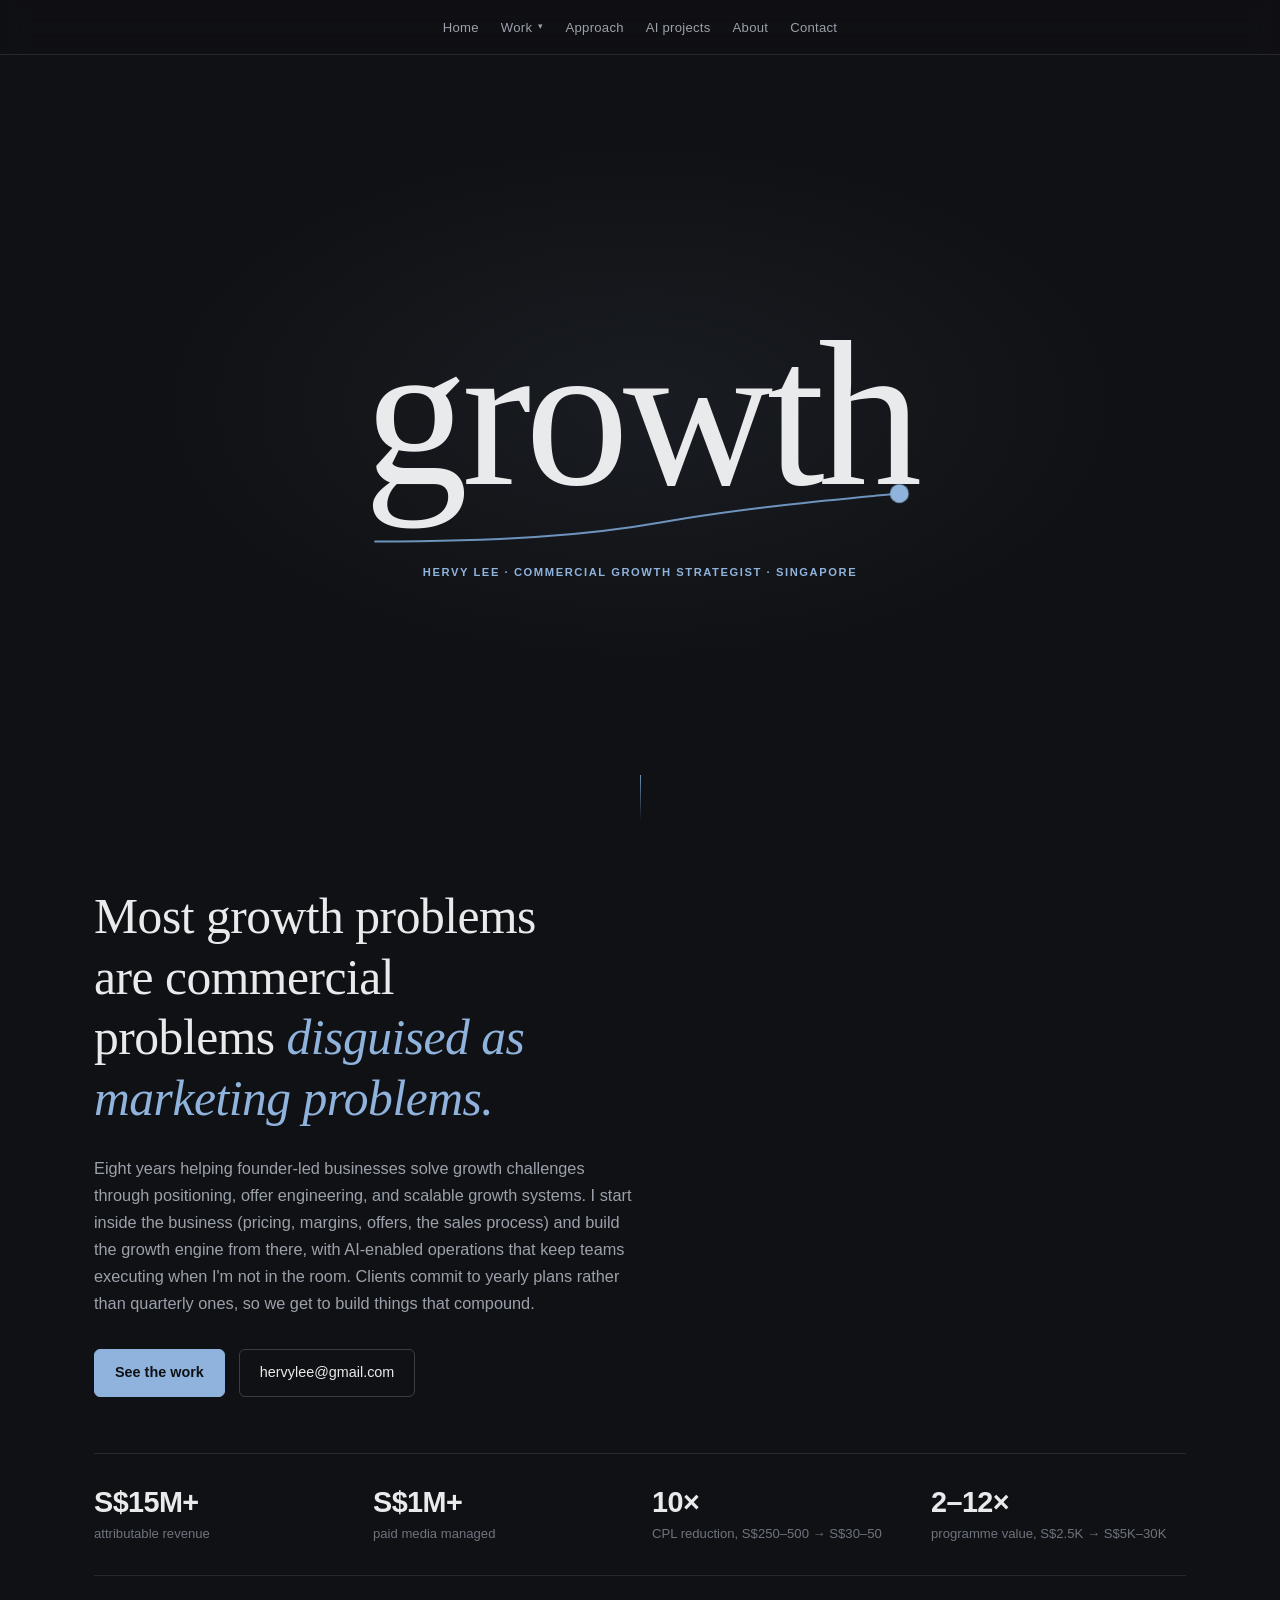
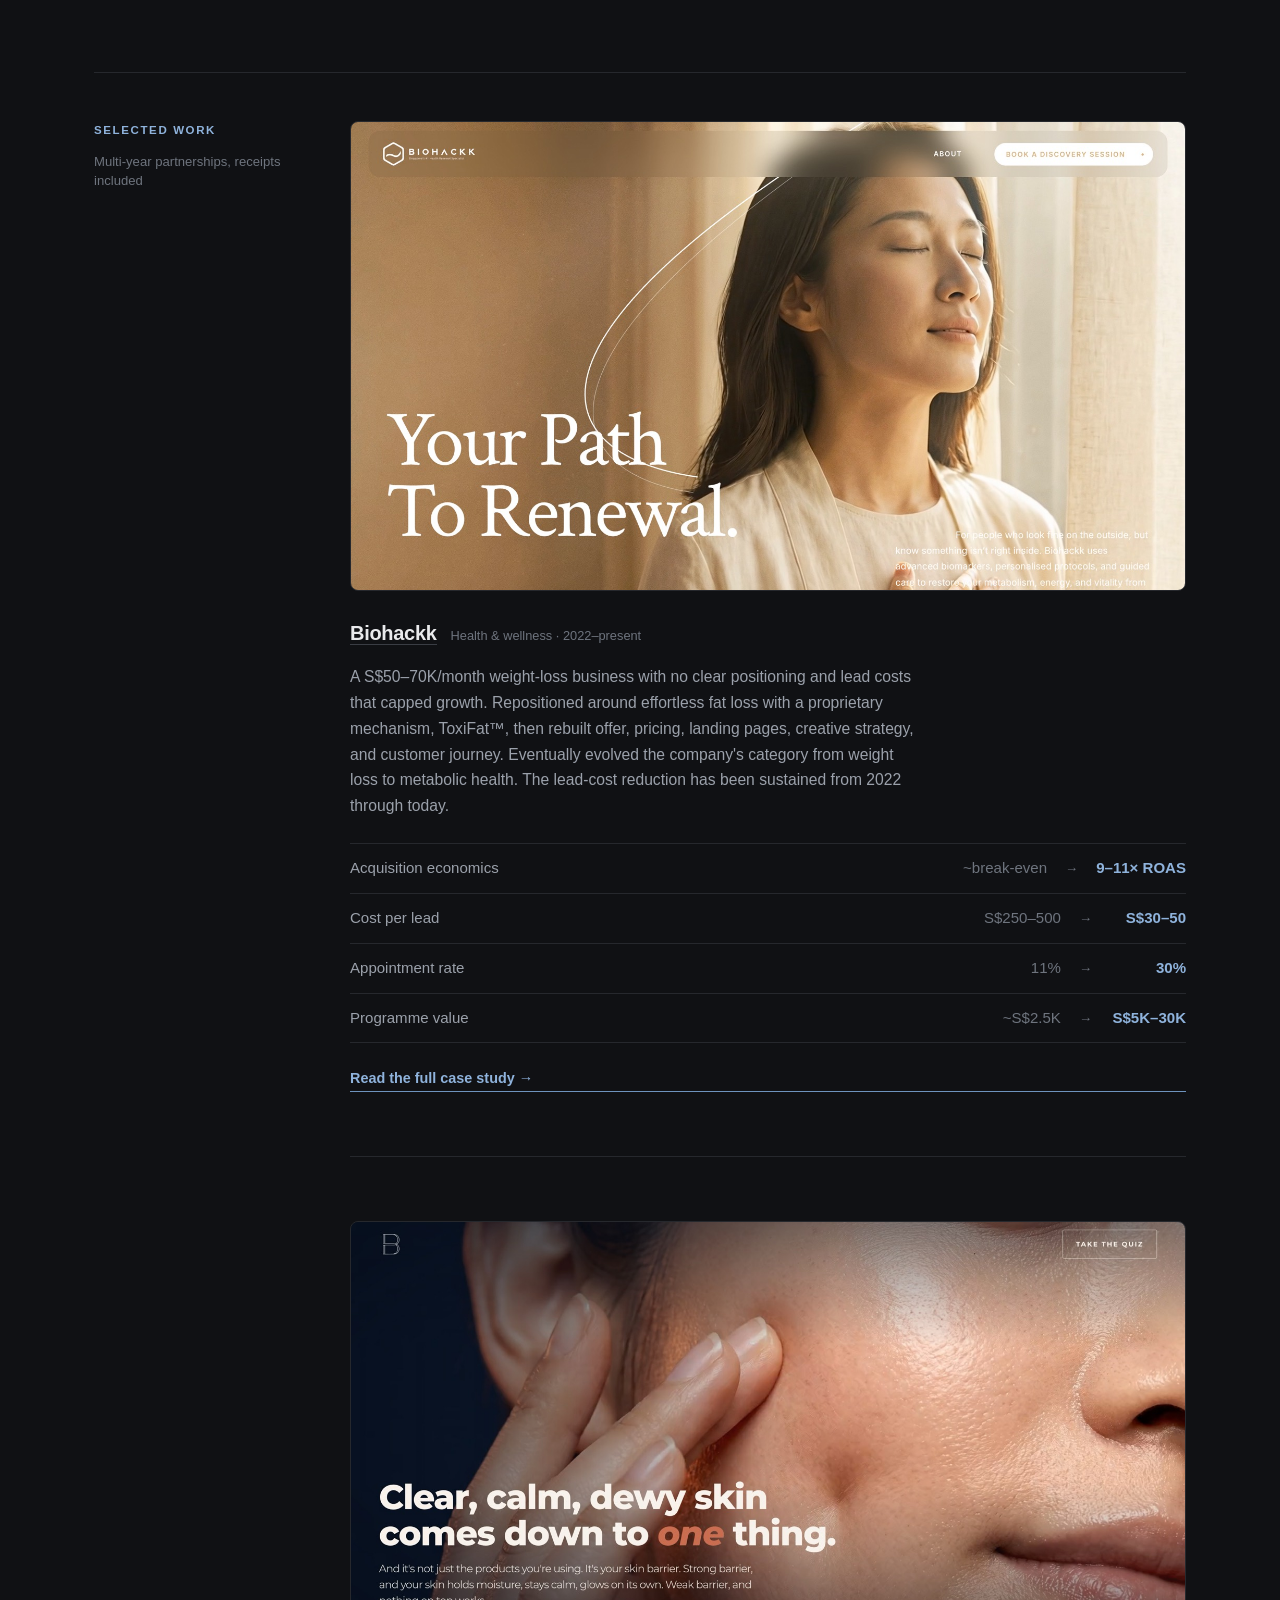
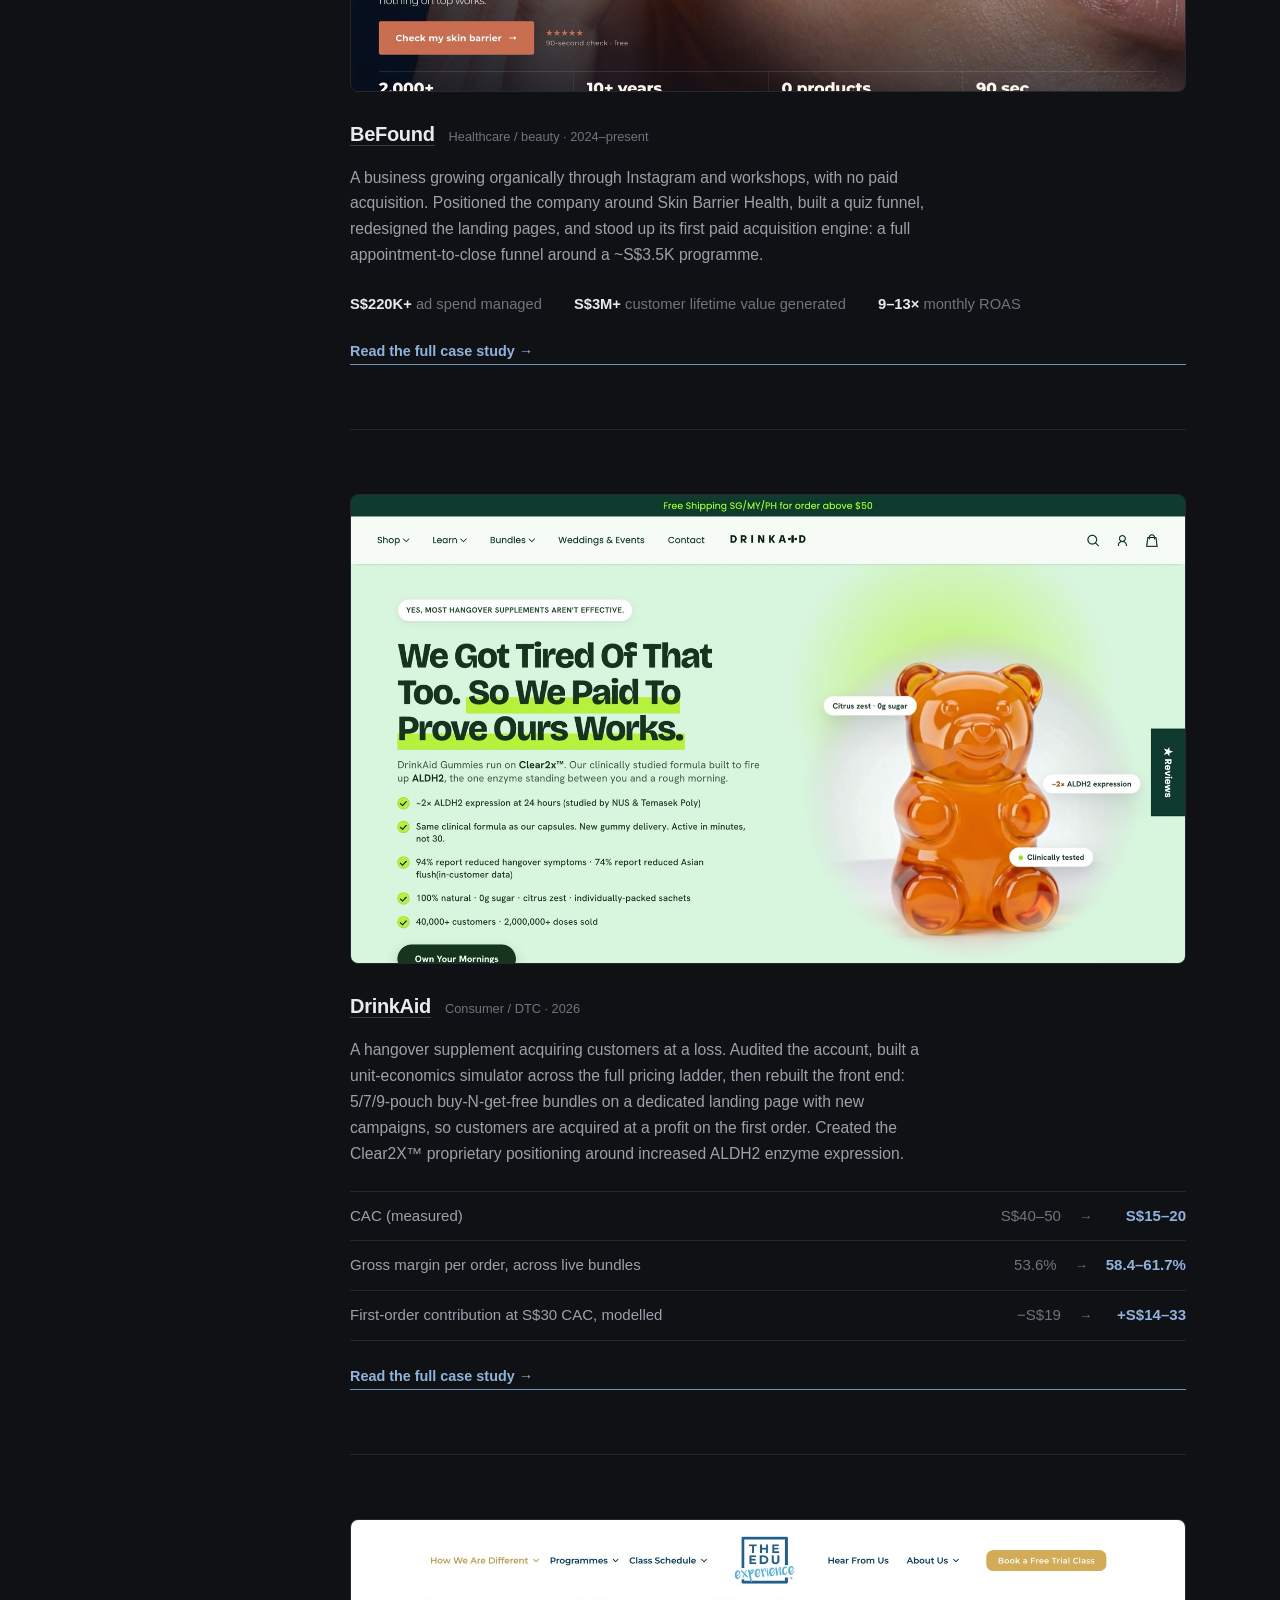
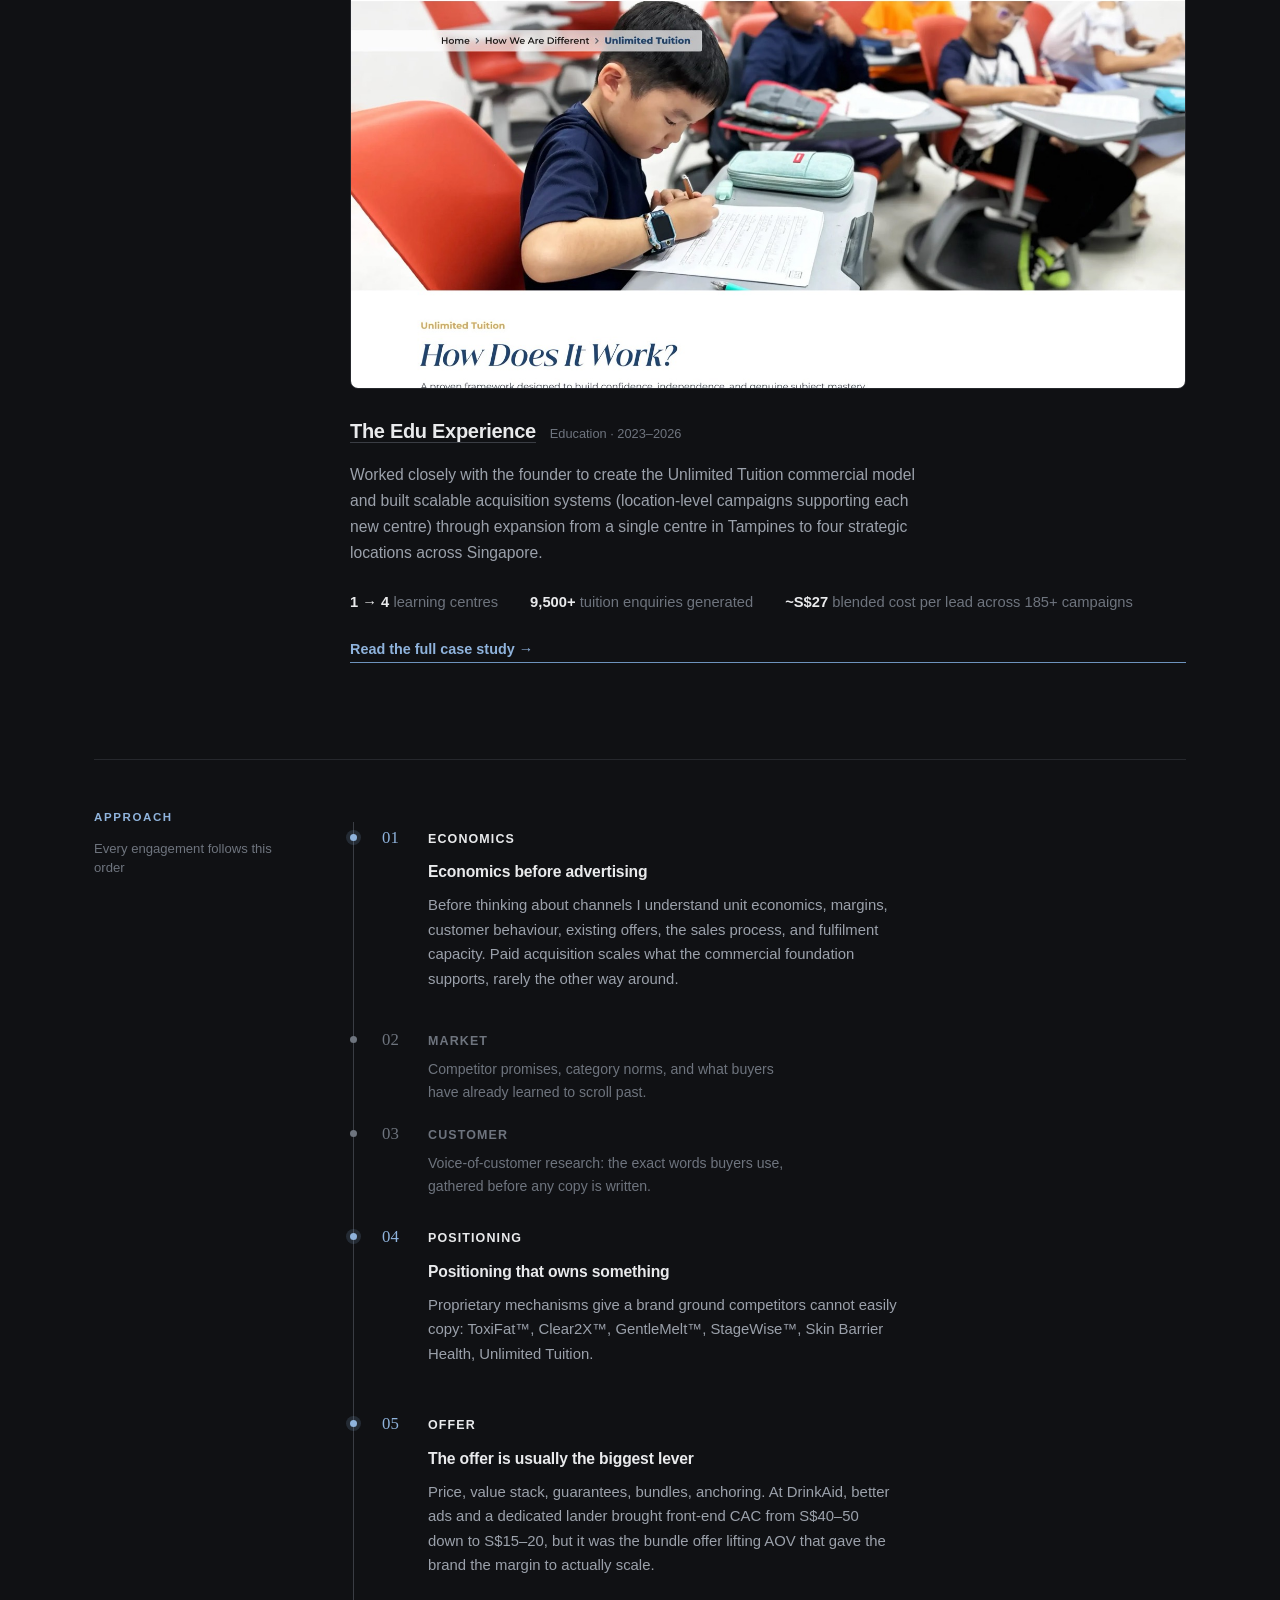
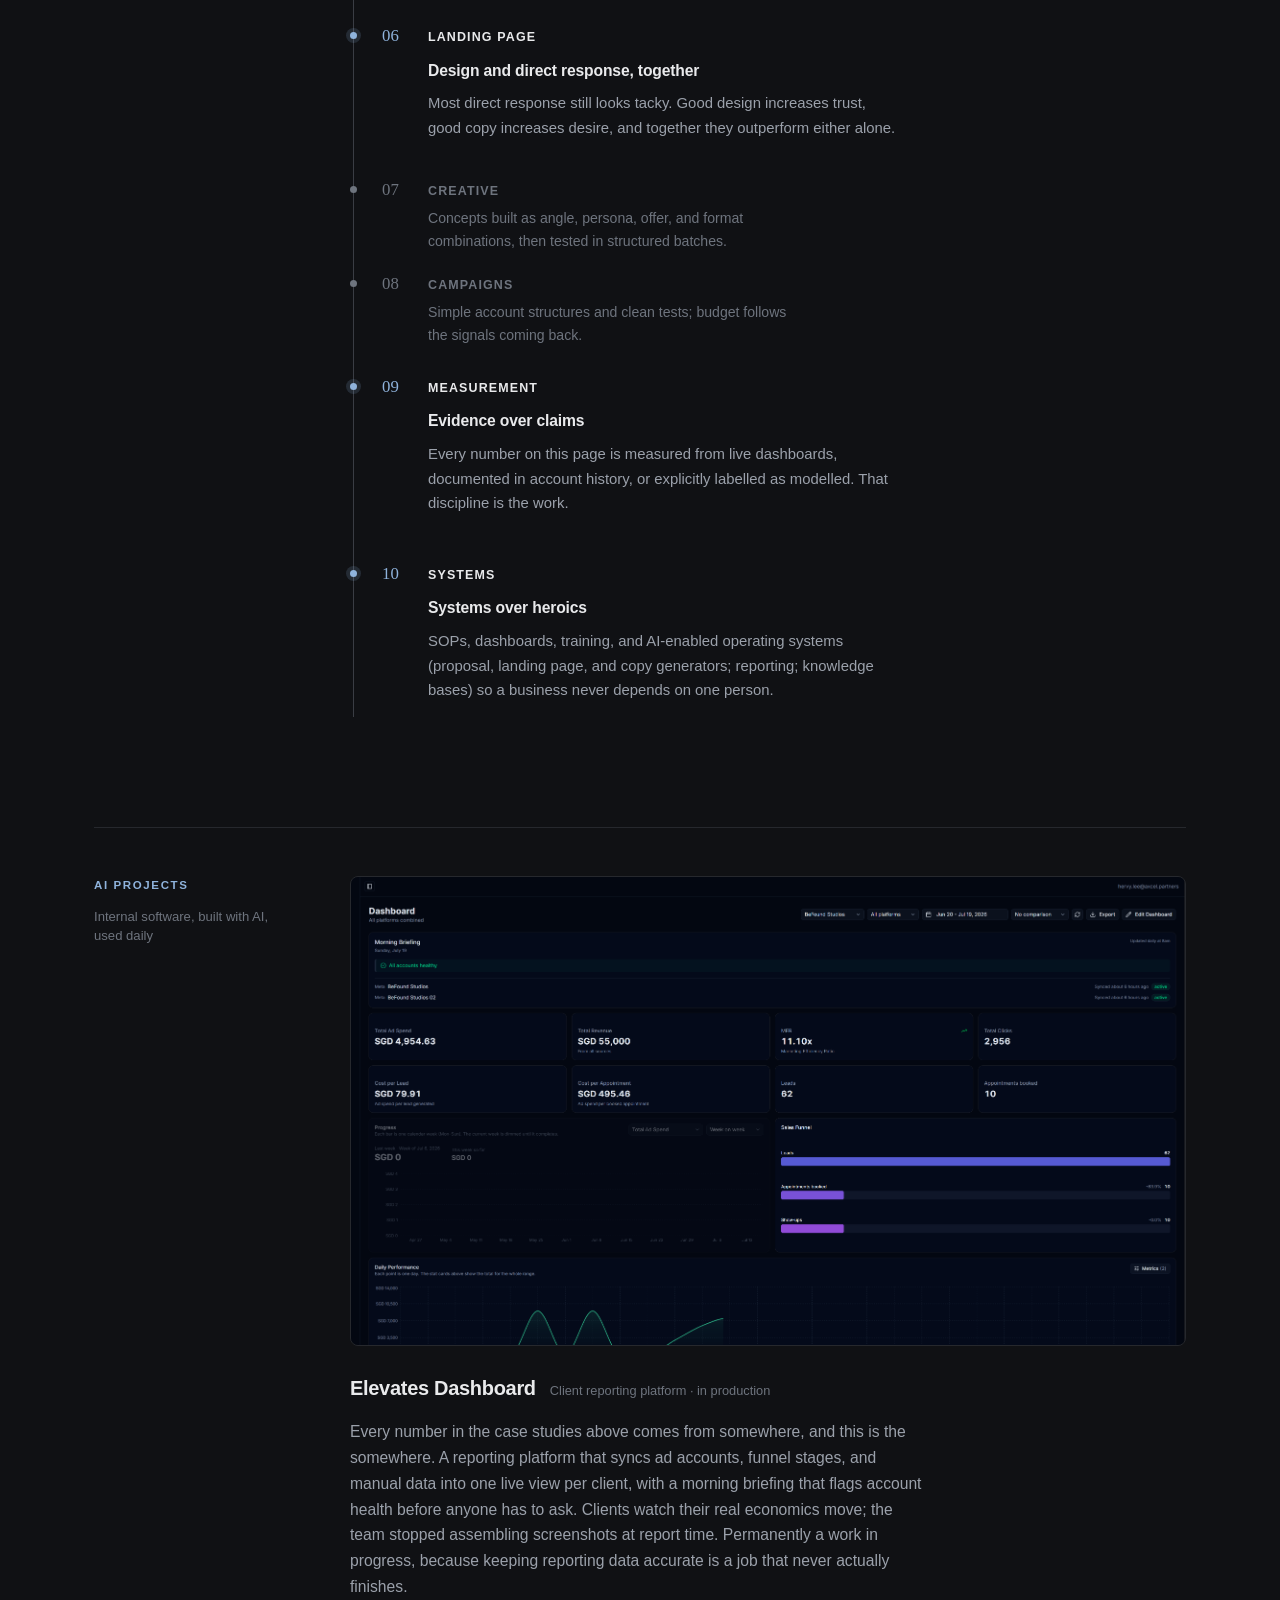
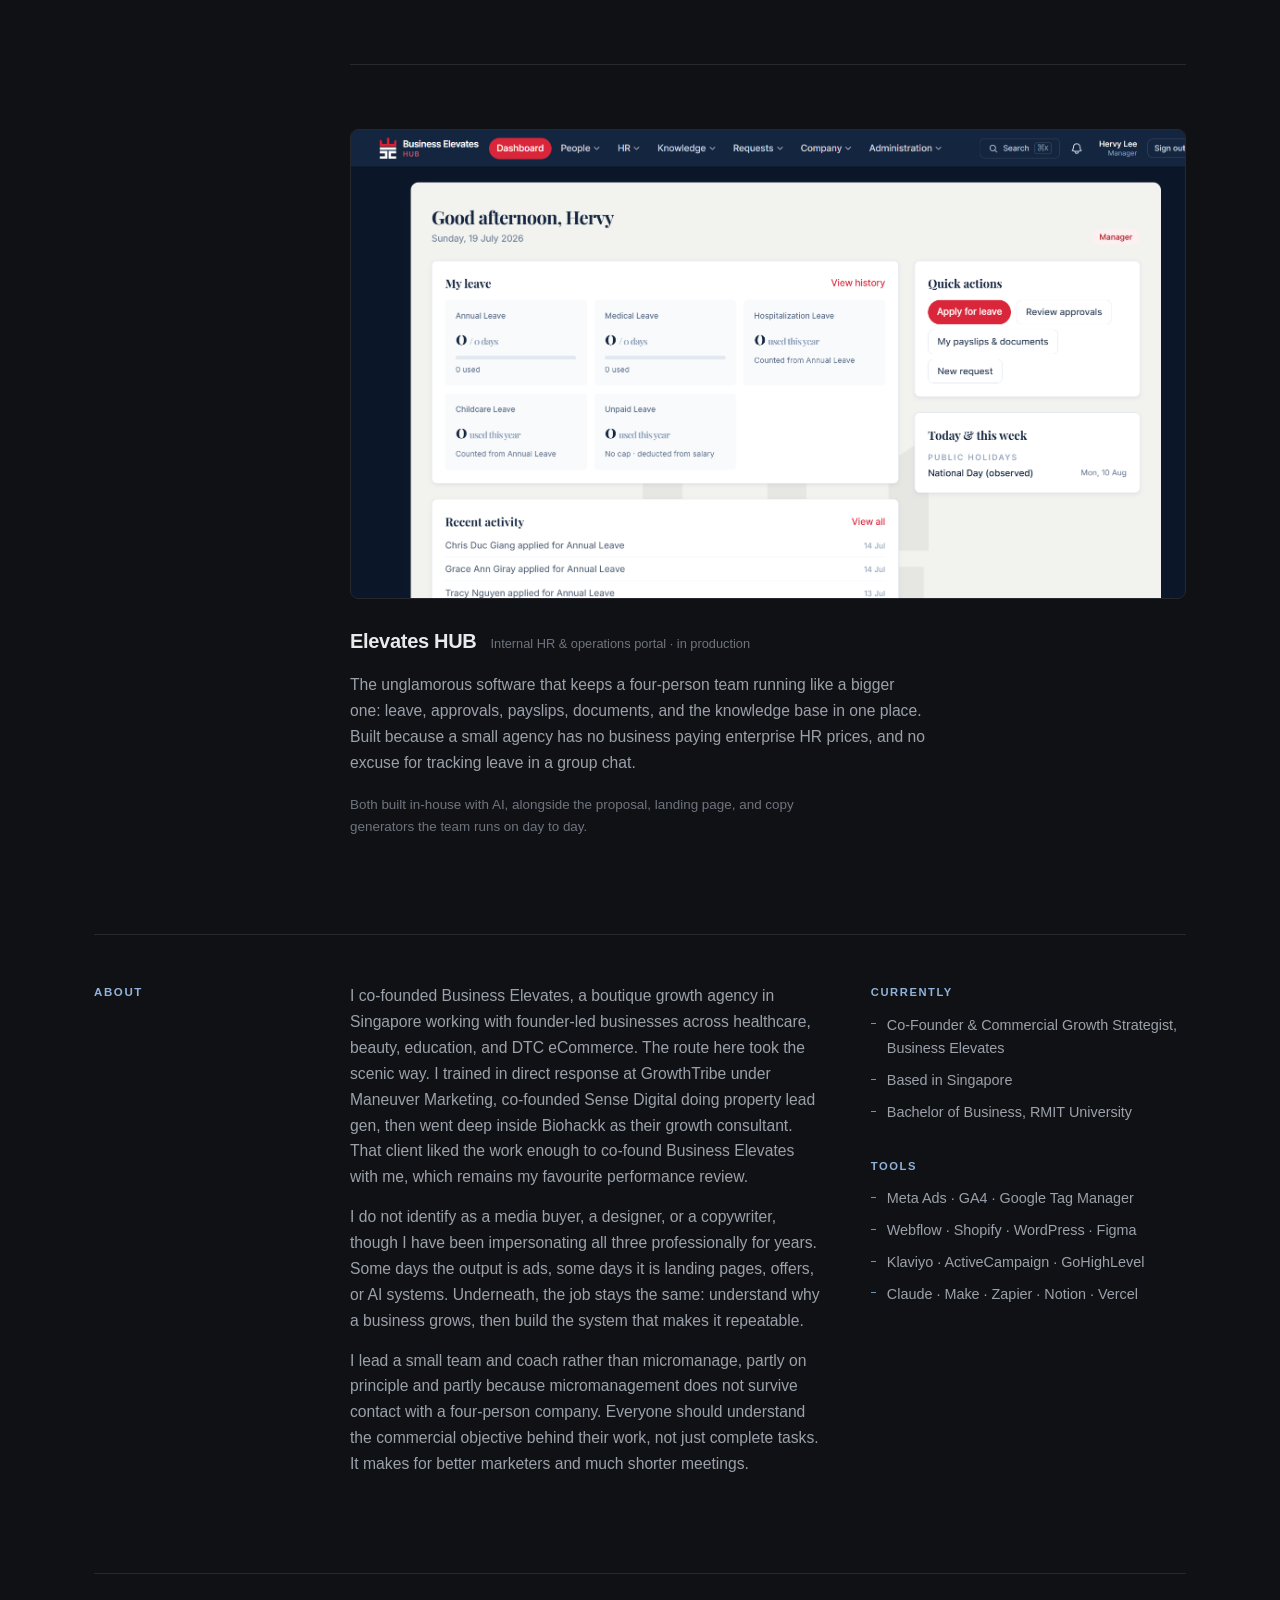
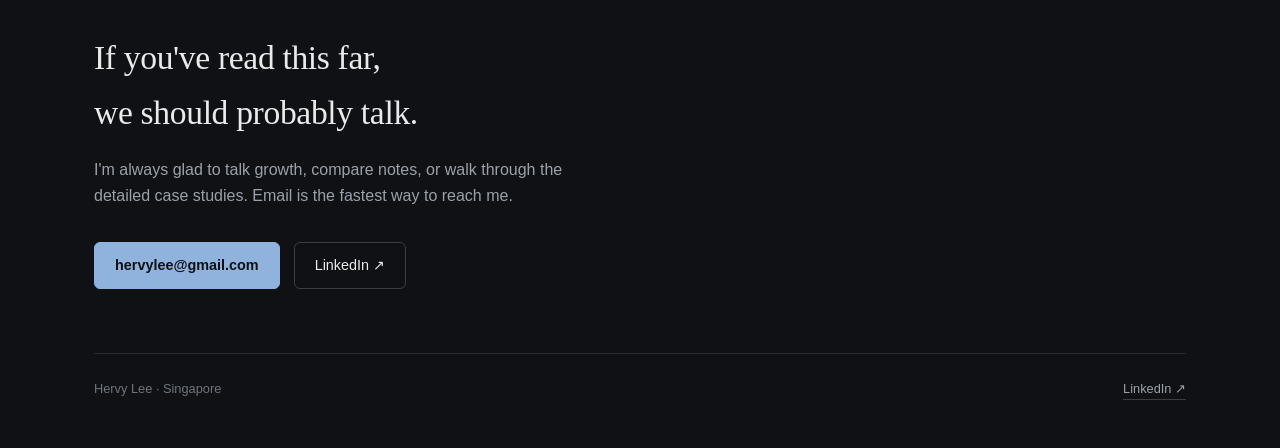
==== index.html @ 0d9f4e5b "Reframe lede and diagnosis copy: solve growth challenges, drop blame phrasing Co-Authored-By: Claude" ====
<!doctype html>
<html lang="en" data-theme="dark">
<head>
<meta charset="utf-8">
<meta name="viewport" content="width=device-width, initial-scale=1">
<title>Hervy Lee · Commercial Growth Strategist</title>
<meta name="description" content="Commercial growth strategist in Singapore. Eight years helping founder-led businesses solve growth challenges through positioning, offer engineering, and scalable growth systems.">
<meta property="og:title" content="Hervy Lee · Commercial Growth Strategist">
<meta property="og:description" content="Most growth problems are commercial problems disguised as marketing problems.">
<meta property="og:type" content="website">
<link rel="icon" href="data:image/svg+xml,%3Csvg xmlns='http://www.w3.org/2000/svg' viewBox='0 0 64 64'%3E%3Crect width='64' height='64' rx='12' fill='%23101114'/%3E%3Ctext x='32' y='42' font-family='Georgia,serif' font-size='32' fill='%238FB3DC' text-anchor='middle'%3EH%3C/text%3E%3C/svg%3E">
<link rel="stylesheet" href="assets/site.css">
</head>
<body>

<nav>
  <div class="nav-inner">
    <button class="nav-toggle" type="button" aria-label="Menu" aria-expanded="false"><span></span><span></span><span></span></button>
    <div class="nav-links">
      <a href="#top">Home</a>
      <div class="dropdown">
        <button type="button" aria-expanded="false" aria-haspopup="true">Work <span class="caret">▾</span></button>
        <div class="dropdown-menu">
          <a href="work/biohackk.html">Biohackk <span class="sub">Health &amp; wellness</span></a>
          <a href="work/befound.html">BeFound <span class="sub">Healthcare / beauty</span></a>
          <a href="work/drinkaid.html">DrinkAid <span class="sub">Consumer / DTC</span></a>
          <a href="work/hltone.html">HLTone <span class="sub">Infant nutrition</span></a>
          <a href="work/edu.html">The Edu Experience <span class="sub">Education</span></a>
          <a class="all" href="#work">All selected work</a>
        </div>
      </div>
      <a href="#approach">Approach</a>
      <a href="#projects">AI projects</a>
      <a href="#about">About</a>
      <a href="#contact">Contact</a>
    </div>
  </div>
</nav>

<div class="wrap" id="top">

  <header class="cine" aria-label="Hervy Lee, commercial growth strategist">
    <div class="gw play" id="gw" aria-hidden="true"><span class="l">g</span><span class="l">r</span><span class="l">o</span><span class="l">w</span><span class="l">t</span><span class="l">h</span><svg viewBox="0 0 100 12" aria-hidden="true" focusable="false"><path d="M2 10.5 C 24 10.5, 40 9.5, 54 7 S 84 3, 97 1.8" pathLength="1"/><circle cx="97" cy="1.8" r="1.7"/></svg></div>
    <p class="cine-eyebrow eyebrow">Hervy Lee · Commercial Growth Strategist · Singapore</p>
    <a class="scroll-cue" href="#intro" aria-label="Scroll to introduction"><span></span></a>
  </header>

  <section class="intro" id="intro">
    <h1>Most growth problems are commercial problems <em>disguised as marketing problems.</em></h1>
    <p class="lede">Eight years helping founder-led businesses solve growth challenges through positioning, offer engineering, and scalable growth systems. I start inside the business (pricing, margins, offers, the sales process) and build the growth engine from there, with AI-enabled operations that keep teams executing when I'm not in the room. Clients commit to yearly plans rather than quarterly ones, so we get to build things that compound.</p>
    <div class="hero-ctas">
      <a class="btn" href="#work">See the work</a>
      <a class="btn ghost" href="mailto:hervylee@gmail.com">hervylee@gmail.com</a>
    </div>
    <div class="metrics reveal">
      <div class="metric"><div class="value">S$15M+</div><div class="label">attributable revenue</div></div>
      <div class="metric"><div class="value">S$1M+</div><div class="label">paid media managed</div></div>
      <div class="metric"><div class="value">10×</div><div class="label">CPL reduction, S$250–500 → S$30–50</div></div>
      <div class="metric"><div class="value">2–12×</div><div class="label">programme value, S$2.5K → S$5K–30K</div></div>
    </div>
  </section>

  <section id="work" class="rail">
    <div class="sec-head">
      <h2 class="sec-title">Selected work</h2>
      <span class="note">Multi-year partnerships, receipts included</span>
    </div>

    <div class="case reveal">
      <a class="cover" href="work/biohackk.html" aria-label="Read the Biohackk case study"><img src="assets/biohackk.jpg" alt="Biohackk homepage hero: serif headline reading Your Path To Renewal over warm video footage of a woman in morning light" loading="lazy"></a>
      <div class="case-head"><h3><a href="work/biohackk.html">Biohackk</a></h3><span class="tag">Health &amp; wellness · 2022–present</span></div>
      <p class="story">A S$50–70K/month weight-loss business with no clear positioning and lead costs that capped growth. Repositioned around effortless fat loss with a proprietary mechanism, ToxiFat™, then rebuilt offer, pricing, landing pages, creative strategy, and customer journey. Eventually evolved the company's category from weight loss to metabolic health. The lead-cost reduction has been sustained from 2022 through today.</p>
      <div class="deltas">
        <div class="delta"><span class="what">Acquisition economics</span><span class="from">~break-even</span><span class="arrow">→</span><span class="to">9–11× ROAS</span></div>
        <div class="delta"><span class="what">Cost per lead</span><span class="from">S$250–500</span><span class="arrow">→</span><span class="to">S$30–50</span></div>
        <div class="delta"><span class="what">Appointment rate</span><span class="from">11%</span><span class="arrow">→</span><span class="to">30%</span></div>
        <div class="delta"><span class="what">Programme value</span><span class="from">~S$2.5K</span><span class="arrow">→</span><span class="to">S$5K–30K</span></div>
      </div>
      <a class="case-link" href="work/biohackk.html">Read the full case study →</a>
    </div>

    <div class="case reveal">
      <a class="cover" href="work/befound.html" aria-label="Read the BeFound case study"><img src="assets/befound.jpg" alt="BeFound Skin Barrier landing page: Clear, calm, dewy skin comes down to one thing, with a quiz call to action" loading="lazy"></a>
      <div class="case-head"><h3><a href="work/befound.html">BeFound</a></h3><span class="tag">Healthcare / beauty · 2024–present</span></div>
      <p class="story">A business growing organically through Instagram and workshops, with no paid acquisition. Positioned the company around Skin Barrier Health, built a quiz funnel, redesigned the landing pages, and stood up its first paid acquisition engine: a full appointment-to-close funnel around a ~S$3.5K programme.</p>
      <div class="facts">
        <div class="fact"><strong>S$220K+</strong> <span>ad spend managed</span></div>
        <div class="fact"><strong>S$3M+</strong> <span>customer lifetime value generated</span></div>
        <div class="fact"><strong>9–13×</strong> <span>monthly ROAS</span></div>
      </div>
      <a class="case-link" href="work/befound.html">Read the full case study →</a>
    </div>

    <div class="case reveal">
      <a class="cover" href="work/drinkaid.html" aria-label="Read the DrinkAid case study"><img src="assets/drinkaid.jpg" alt="DrinkAid gummies landing page: We Got Tired Of That Too. So We Paid To Prove Ours Works, with an amber gummy bear" loading="lazy"></a>
      <div class="case-head"><h3><a href="work/drinkaid.html">DrinkAid</a></h3><span class="tag">Consumer / DTC · 2026</span></div>
      <p class="story">A hangover supplement acquiring customers at a loss. Audited the account, built a unit-economics simulator across the full pricing ladder, then rebuilt the front end: 5/7/9-pouch buy-N-get-free bundles on a dedicated landing page with new campaigns, so customers are acquired at a profit on the first order. Created the Clear2X™ proprietary positioning around increased ALDH2 enzyme expression.</p>
      <div class="deltas">
        <div class="delta"><span class="what">CAC (measured)</span><span class="from">S$40–50</span><span class="arrow">→</span><span class="to">S$15–20</span></div>
        <div class="delta"><span class="what">Gross margin per order, across live bundles</span><span class="from">53.6%</span><span class="arrow">→</span><span class="to">58.4–61.7%</span></div>
        <div class="delta"><span class="what">First-order contribution at S$30 CAC, modelled</span><span class="from">−S$19</span><span class="arrow">→</span><span class="to">+S$14–33</span></div>
      </div>
      <a class="case-link" href="work/drinkaid.html">Read the full case study →</a>
    </div>

    <div class="case reveal">
      <a class="cover" href="work/edu.html" aria-label="Read The Edu Experience case study"><img src="assets/edu.jpg" alt="The Edu Experience Unlimited Tuition page: How Does It Work, above a classroom of students" loading="lazy"></a>
      <div class="case-head"><h3><a href="work/edu.html">The Edu Experience</a></h3><span class="tag">Education · 2023–2026</span></div>
      <p class="story">Worked closely with the founder to create the Unlimited Tuition commercial model and built scalable acquisition systems (location-level campaigns supporting each new centre) through expansion from a single centre in Tampines to four strategic locations across Singapore.</p>
      <div class="facts">
        <div class="fact"><strong>1 → 4</strong> <span>learning centres</span></div>
        <div class="fact"><strong>9,500+</strong> <span>tuition enquiries generated</span></div>
        <div class="fact"><strong>~S$27</strong> <span>blended cost per lead across 185+ campaigns</span></div>
      </div>
      <a class="case-link" href="work/edu.html">Read the full case study →</a>
    </div>
  </section>

  <section id="approach" class="rail">
    <div class="sec-head">
      <h2 class="sec-title">Approach</h2>
      <span class="note">Every engagement follows this order</span>
    </div>
    <div class="journey">
      <div class="stage has-note reveal">
        <div class="stage-head"><span class="s-num">01</span><span class="s-name">Economics</span></div>
        <div class="stage-note">
          <h4>Economics before advertising</h4>
          <p>Before thinking about channels I understand unit economics, margins, customer behaviour, existing offers, the sales process, and fulfilment capacity. Paid acquisition scales what the commercial foundation supports, rarely the other way around.</p>
        </div>
      </div>
      <div class="stage reveal">
        <div class="stage-head"><span class="s-num">02</span><span class="s-name">Market</span></div>
        <p class="stage-line">Competitor promises, category norms, and what buyers have already learned to scroll past.</p>
      </div>
      <div class="stage reveal">
        <div class="stage-head"><span class="s-num">03</span><span class="s-name">Customer</span></div>
        <p class="stage-line">Voice-of-customer research: the exact words buyers use, gathered before any copy is written.</p>
      </div>
      <div class="stage has-note reveal">
        <div class="stage-head"><span class="s-num">04</span><span class="s-name">Positioning</span></div>
        <div class="stage-note">
          <h4>Positioning that owns something</h4>
          <p>Proprietary mechanisms give a brand ground competitors cannot easily copy: ToxiFat™, Clear2X™, GentleMelt™, StageWise™, Skin Barrier Health, Unlimited Tuition.</p>
        </div>
      </div>
      <div class="stage has-note reveal">
        <div class="stage-head"><span class="s-num">05</span><span class="s-name">Offer</span></div>
        <div class="stage-note">
          <h4>The offer is usually the biggest lever</h4>
          <p>Price, value stack, guarantees, bundles, anchoring. At DrinkAid, better ads and a dedicated lander brought front-end CAC from S$40–50 down to S$15–20, but it was the bundle offer lifting AOV that gave the brand the margin to actually scale.</p>
        </div>
      </div>
      <div class="stage has-note reveal">
        <div class="stage-head"><span class="s-num">06</span><span class="s-name">Landing page</span></div>
        <div class="stage-note">
          <h4>Design and direct response, together</h4>
          <p>Most direct response still looks tacky. Good design increases trust, good copy increases desire, and together they outperform either alone.</p>
        </div>
      </div>
      <div class="stage reveal">
        <div class="stage-head"><span class="s-num">07</span><span class="s-name">Creative</span></div>
        <p class="stage-line">Concepts built as angle, persona, offer, and format combinations, then tested in structured batches.</p>
      </div>
      <div class="stage reveal">
        <div class="stage-head"><span class="s-num">08</span><span class="s-name">Campaigns</span></div>
        <p class="stage-line">Simple account structures and clean tests; budget follows the signals coming back.</p>
      </div>
      <div class="stage has-note reveal">
        <div class="stage-head"><span class="s-num">09</span><span class="s-name">Measurement</span></div>
        <div class="stage-note">
          <h4>Evidence over claims</h4>
          <p>Every number on this page is measured from live dashboards, documented in account history, or explicitly labelled as modelled. That discipline is the work.</p>
        </div>
      </div>
      <div class="stage has-note reveal">
        <div class="stage-head"><span class="s-num">10</span><span class="s-name">Systems</span></div>
        <div class="stage-note">
          <h4>Systems over heroics</h4>
          <p>SOPs, dashboards, training, and AI-enabled operating systems (proposal, landing page, and copy generators; reporting; knowledge bases) so a business never depends on one person.</p>
        </div>
      </div>
    </div>
  </section>

  <section id="projects" class="rail">
    <div class="sec-head">
      <h2 class="sec-title">AI projects</h2>
      <span class="note">Internal software, built with AI, used daily</span>
    </div>

    <div class="case reveal">
      <div class="cover"><img class="crop-right" src="assets/elevates-dashboard.png" alt="Elevates performance dashboard: morning briefing with account health, total spend, MER, cost per lead and appointment, sales funnel, and week-on-week progress for a client account" loading="lazy"></div>
      <div class="case-head"><h3>Elevates Dashboard</h3><span class="tag">Client reporting platform · in production</span></div>
      <p class="story">Every number in the case studies above comes from somewhere, and this is the somewhere. A reporting platform that syncs ad accounts, funnel stages, and manual data into one live view per client, with a morning briefing that flags account health before anyone has to ask. Clients watch their real economics move; the team stopped assembling screenshots at report time. Permanently a work in progress, because keeping reporting data accurate is a job that never actually finishes.</p>
    </div>

    <div class="case reveal">
      <div class="cover"><img src="assets/elevates-hub.png" alt="Business Elevates HUB: internal portal with leave calendar, quick actions for approvals and payslips, leave balances, and recent activity" loading="lazy"></div>
      <div class="case-head"><h3>Elevates HUB</h3><span class="tag">Internal HR &amp; operations portal · in production</span></div>
      <p class="story">The unglamorous software that keeps a four-person team running like a bigger one: leave, approvals, payslips, documents, and the knowledge base in one place. Built because a small agency has no business paying enterprise HR prices, and no excuse for tracking leave in a group chat.</p>
      <p class="footnote">Both built in-house with AI, alongside the proposal, landing page, and copy generators the team runs on day to day.</p>
    </div>
  </section>

  <section id="about" class="rail">
    <div class="sec-head">
      <h2 class="sec-title">About</h2>
    </div>
    <div class="about-grid">
      <div class="about reveal">
        <p>I co-founded Business Elevates, a boutique growth agency in Singapore working with founder-led businesses across healthcare, beauty, education, and DTC eCommerce. The route here took the scenic way. I trained in direct response at GrowthTribe under Maneuver Marketing, co-founded Sense Digital doing property lead gen, then went deep inside Biohackk as their growth consultant. That client liked the work enough to co-found Business Elevates with me, which remains my favourite performance review.</p>
        <p>I do not identify as a media buyer, a designer, or a copywriter, though I have been impersonating all three professionally for years. Some days the output is ads, some days it is landing pages, offers, or AI systems. Underneath, the job stays the same: understand why a business grows, then build the system that makes it repeatable.</p>
        <p>I lead a small team and coach rather than micromanage, partly on principle and partly because micromanagement does not survive contact with a four-person company. Everyone should understand the commercial objective behind their work, not just complete tasks. It makes for better marketers and much shorter meetings.</p>
      </div>
      <div>
        <div class="side-list reveal">
          <h4>Currently</h4>
          <ul>
            <li>Co-Founder &amp; Commercial Growth Strategist, Business Elevates</li>
            <li>Based in Singapore</li>
            <li>Bachelor of Business, RMIT University</li>
          </ul>
        </div>
        <div class="side-list reveal">
          <h4>Tools</h4>
          <ul>
            <li>Meta Ads · GA4 · Google Tag Manager</li>
            <li>Webflow · Shopify · WordPress · Figma</li>
            <li>Klaviyo · ActiveCampaign · GoHighLevel</li>
            <li>Claude · Make · Zapier · Notion · Vercel</li>
          </ul>
        </div>
      </div>
    </div>
  </section>

  <div class="contact-panel" id="contact">
    <h2>If you've read this far, we should probably talk.</h2>
    <p>I'm always glad to talk growth, compare notes, or walk through the detailed case studies. Email is the fastest way to reach me.</p>
    <div class="hero-ctas">
      <a class="btn" href="mailto:hervylee@gmail.com">hervylee@gmail.com</a>
      <a class="btn ghost" href="https://www.linkedin.com/in/hervylee/" rel="noopener">LinkedIn ↗</a>
    </div>
  </div>

  <footer>
    <span>Hervy Lee · Singapore</span>
    <a href="https://www.linkedin.com/in/hervylee/" rel="noopener">LinkedIn ↗</a>
  </footer>

</div>

<script src="assets/site.js"></script>

</body>
</html>
---- assets/site.css ----
:root {
  --ground: #FBFBFA;
  --panel: #F3F3F1;
  --ink: #15171B;
  --ink-2: #5C626D;
  --ink-3: #8A8F98;
  --accent: #1E3A5F;
  --accent-soft: #3E5F8A;
  --hairline: #E6E6E2;
  --hairline-strong: #C9C9C4;
  --serif: ui-serif, "New York", Georgia, "Times New Roman", serif;
  --sans: -apple-system, BlinkMacSystemFont, "SF Pro Text", "Segoe UI", Helvetica, Arial, sans-serif;
}
@media (prefers-color-scheme: dark) {
  :root {
    --ground: #101114; --panel: #16181C; --ink: #E9EAEC; --ink-2: #9BA1AB; --ink-3: #6E747E;
    --accent: #8FB3DC; --accent-soft: #6E93BD; --hairline: #26282D; --hairline-strong: #3A3D44;
  }
}
:root[data-theme="dark"] {
  --ground: #101114; --panel: #16181C; --ink: #E9EAEC; --ink-2: #9BA1AB; --ink-3: #6E747E;
  --accent: #8FB3DC; --accent-soft: #6E93BD; --hairline: #26282D; --hairline-strong: #3A3D44;
}
:root[data-theme="light"] {
  --ground: #FBFBFA; --panel: #F3F3F1; --ink: #15171B; --ink-2: #5C626D; --ink-3: #8A8F98;
  --accent: #1E3A5F; --accent-soft: #3E5F8A; --hairline: #E6E6E2; --hairline-strong: #C9C9C4;
}

* { margin: 0; padding: 0; box-sizing: border-box; }
html { background: var(--ground); scroll-behavior: smooth; }
@media (prefers-reduced-motion: reduce) { html { scroll-behavior: auto; } }
body {
  font-family: var(--sans);
  color: var(--ink);
  background: var(--ground);
  line-height: 1.65;
  font-size: 16px;
  -webkit-font-smoothing: antialiased;
}
a { color: inherit; }
a:focus-visible, button:focus-visible { outline: 2px solid var(--accent-soft); outline-offset: 3px; }
.wrap { max-width: 1140px; margin: 0 auto; padding: 0 24px; }

/* ---------- nav ---------- */
nav {
  position: sticky; top: 0; z-index: 10;
  background: color-mix(in srgb, var(--ground) 82%, transparent);
  -webkit-backdrop-filter: blur(12px); backdrop-filter: blur(12px);
  border-bottom: 1px solid var(--hairline);
}
.nav-inner {
  max-width: 1140px; margin: 0 auto; padding: 14px 24px;
  display: flex; align-items: baseline; justify-content: center; gap: 16px;
}
.nav-toggle { display: none; background: none; border: 0; cursor: pointer; padding: 10px; }
.nav-toggle span {
  display: block; width: 18px; height: 1.5px; background: var(--ink);
  transition: transform 0.25s ease, opacity 0.2s ease;
}
.nav-toggle span + span { margin-top: 5px; }
nav.open .nav-toggle span:nth-child(1) { transform: translateY(6.5px) rotate(45deg); }
nav.open .nav-toggle span:nth-child(2) { opacity: 0; }
nav.open .nav-toggle span:nth-child(3) { transform: translateY(-6.5px) rotate(-45deg); }
.nav-links { display: flex; gap: 22px; flex-wrap: wrap; align-items: baseline; }
.nav-links > a {
  font-size: 0.82rem; text-decoration: none; color: var(--ink-2);
  letter-spacing: 0.02em;
}
.nav-links > a:hover { color: var(--accent); }

/* ---------- nav dropdown ---------- */
.dropdown { position: relative; }
.dropdown > button {
  background: none; border: 0; cursor: pointer;
  font-family: inherit; font-size: 0.82rem; letter-spacing: 0.02em;
  color: var(--ink-2); padding: 0;
  display: inline-flex; align-items: center; gap: 6px;
}
.dropdown > button:hover { color: var(--accent); }
.dropdown .caret {
  font-size: 0.55rem; line-height: 1; translate: 0 -1px;
  transition: transform 0.2s ease;
}
.dropdown.open .caret { transform: rotate(180deg); }
.dropdown-menu {
  position: absolute; top: calc(100% + 12px); right: -8px;
  min-width: 232px;
  background: var(--panel);
  border: 1px solid var(--hairline);
  border-radius: 8px;
  padding: 8px;
  display: none; flex-direction: column;
  box-shadow: 0 16px 40px rgba(0, 0, 0, 0.28);
}
.dropdown.open .dropdown-menu,
.dropdown:focus-within .dropdown-menu { display: flex; }
@media (hover: hover) {
  .dropdown:hover .dropdown-menu { display: flex; }
}
.dropdown-menu a {
  padding: 8px 12px; border-radius: 5px; text-decoration: none;
  font-size: 0.86rem; color: var(--ink);
  display: flex; align-items: baseline; justify-content: space-between; gap: 14px;
}
.dropdown-menu a .sub { font-size: 0.72rem; color: var(--ink-3); white-space: nowrap; }
.dropdown-menu a:hover { background: color-mix(in srgb, var(--accent) 12%, transparent); color: var(--accent); }
.dropdown-menu a:hover .sub { color: var(--accent-soft); }
.dropdown-menu .all {
  margin-top: 6px; padding-top: 10px;
  border-top: 1px solid var(--hairline);
  color: var(--ink-2); font-size: 0.8rem;
}
@media (max-width: 640px) {
  .nav-inner { justify-content: flex-end; padding: 8px 16px; }
  .nav-toggle { display: block; }
  .nav-links { display: none; }
  nav.open .nav-links {
    display: flex; flex-direction: column; align-items: flex-start; gap: 2px;
    position: absolute; top: 100%; left: 0; right: 0;
    background: color-mix(in srgb, var(--ground) 96%, transparent);
    -webkit-backdrop-filter: blur(14px); backdrop-filter: blur(14px);
    border-bottom: 1px solid var(--hairline);
    padding: 8px 24px 20px;
  }
  .nav-links > a { padding: 10px 0; font-size: 0.95rem; }
  .dropdown > button { display: none; }
  .dropdown-menu, .dropdown.open .dropdown-menu, .dropdown:focus-within .dropdown-menu {
    display: flex; position: static; min-width: 0;
    background: transparent; border: 0; box-shadow: none; padding: 0;
  }
  .dropdown-menu a { padding: 10px 0; font-size: 0.95rem; border-radius: 0; }
  .dropdown-menu a:hover { background: transparent; }
  .dropdown-menu .all { border-top: 0; margin-top: 0; padding-top: 10px; }
}

/* ---------- hero ---------- */
header.hero { padding: 96px 0 72px; }
.eyebrow {
  font-size: 0.7rem; font-weight: 600; text-transform: uppercase;
  letter-spacing: 0.14em; color: var(--accent);
}
.hero h1, .intro h1 {
  margin-top: 20px;
  font-family: var(--serif);
  font-weight: 500;
  font-size: clamp(1.9rem, 5.2vw, 3.1rem);
  line-height: 1.22;
  letter-spacing: -0.01em;
  text-wrap: balance;
  max-width: 21ch;
}
.hero h1 em, .intro h1 em { font-style: italic; color: var(--accent); }

/* ---------- animated "growth" word ---------- */
.gw { position: relative; display: inline-block; white-space: nowrap; }
.gw .l { display: inline-block; transform-origin: 50% 100%; }
.gw svg {
  position: absolute; left: 0; bottom: -0.18em;
  width: 100%; height: 0.42em;
  overflow: visible; pointer-events: none;
}
.gw path {
  fill: none; stroke: var(--accent-soft); stroke-width: 1.5;
  vector-effect: non-scaling-stroke; stroke-linecap: round;
}
.gw circle { fill: var(--accent); transform-box: fill-box; transform-origin: center; }
.gw.play .l { animation: gw-grow 0.55s cubic-bezier(0.16, 1, 0.3, 1) both; }
.gw.play .l:nth-child(1) { animation-delay: 0.10s; }
.gw.play .l:nth-child(2) { animation-delay: 0.17s; }
.gw.play .l:nth-child(3) { animation-delay: 0.24s; }
.gw.play .l:nth-child(4) { animation-delay: 0.31s; }
.gw.play .l:nth-child(5) { animation-delay: 0.38s; }
.gw.play .l:nth-child(6) { animation-delay: 0.45s; }
.gw.play svg { animation: gw-draw 0.7s ease-out 0.65s both; }
.gw.play circle {
  opacity: 0;
  animation: gw-dot-in 0.3s ease-out 1.3s forwards, gw-pulse 3.2s ease-in-out 1.7s infinite;
}
@keyframes gw-grow { from { opacity: 0; transform: translateY(0.45em) scale(0.6); } }
@keyframes gw-draw {
  from { clip-path: inset(-80% 105% -80% -5%); }
  to { clip-path: inset(-80% -10% -80% -5%); }
}
@keyframes gw-dot-in { from { opacity: 0; transform: scale(0.4); } to { opacity: 1; } }
@keyframes gw-pulse {
  0%, 100% { transform: scale(1); opacity: 1; }
  50% { transform: scale(1.4); opacity: 0.7; }
}
@media (prefers-reduced-motion: reduce) {
  .gw.play .l, .gw.play svg, .gw.play circle { animation: none; }
  .gw.play circle { opacity: 1; }
}

/* ---------- cinematic hero ---------- */
.cine {
  min-height: calc(94svh - 54px);
  display: flex; flex-direction: column; align-items: center; justify-content: center;
  position: relative; text-align: center;
  padding: 48px 24px 64px;
  background: radial-gradient(ellipse 62% 46% at 50% 44%, color-mix(in srgb, var(--accent) 7%, transparent), transparent 72%);
}
.cine .gw {
  font-family: var(--serif);
  font-weight: 500;
  font-size: clamp(4.2rem, 19vw, 13rem);
  line-height: 1.05;
  letter-spacing: -0.03em;
  color: var(--ink);
}
.cine .gw path { stroke-width: 2; }
.cine .gw.play .l { animation-duration: 0.7s; }
.cine .gw.play .l:nth-child(1) { animation-delay: 0.20s; }
.cine .gw.play .l:nth-child(2) { animation-delay: 0.29s; }
.cine .gw.play .l:nth-child(3) { animation-delay: 0.38s; }
.cine .gw.play .l:nth-child(4) { animation-delay: 0.47s; }
.cine .gw.play .l:nth-child(5) { animation-delay: 0.56s; }
.cine .gw.play .l:nth-child(6) { animation-delay: 0.65s; }
.cine .gw.play svg { animation-delay: 0.95s; animation-duration: 0.9s; }
.cine .gw.play circle { animation-delay: 1.9s, 2.4s; }
.cine-eyebrow { margin-top: 40px; }
.scroll-cue {
  position: absolute; bottom: 26px; left: 50%; margin-left: -0.5px;
  display: block; width: 1px; height: 46px; overflow: hidden;
}
.scroll-cue span {
  display: block; width: 1px; height: 100%;
  background: linear-gradient(var(--accent-soft), transparent);
  animation: cue 2.6s ease-in-out infinite;
}
@keyframes cue {
  0% { transform: translateY(-100%); }
  55%, 100% { transform: translateY(100%); }
}
@media (prefers-reduced-motion: reduce) { .scroll-cue span { animation: none; } }

.intro { padding-top: 40px; }
.intro h1 { margin-top: 0; }
.intro .metrics { margin-top: 56px; }
.hero .lede, .intro .lede { margin-top: 26px; color: var(--ink-2); max-width: 60ch; font-size: 1.02rem; }
.hero-ctas { margin-top: 32px; display: flex; gap: 14px; flex-wrap: wrap; align-items: center; }
.btn {
  display: inline-block; text-decoration: none; font-size: 0.9rem; font-weight: 600;
  padding: 11px 20px; border-radius: 6px;
  background: var(--accent); color: var(--ground);
  border: 1px solid var(--accent);
}
.btn:hover { background: var(--accent-soft); border-color: var(--accent-soft); }
.btn:active { transform: translateY(1px); }
.btn.ghost { background: transparent; color: var(--ink); border: 1px solid var(--hairline-strong); font-weight: 500; }
.btn.ghost:hover { border-color: var(--accent); color: var(--accent); background: transparent; }

/* ---------- metrics ---------- */
.metrics {
  display: grid; grid-template-columns: repeat(4, 1fr); gap: 28px 24px;
  padding: 32px 0; border-top: 1px solid var(--hairline); border-bottom: 1px solid var(--hairline);
}
.metric .value {
  font-size: 1.8rem; font-weight: 620; letter-spacing: -0.02em;
  font-variant-numeric: tabular-nums; line-height: 1.15;
}
.metric .label { margin-top: 5px; font-size: 0.82rem; color: var(--ink-3); line-height: 1.45; }
@media (max-width: 620px) { .metrics { grid-template-columns: repeat(2, 1fr); } }
.metrics.reveal .metric { opacity: 0; transform: translateY(12px); transition: opacity 0.5s ease, transform 0.5s ease; }
.metrics.reveal.in .metric { opacity: 1; transform: none; }
.metrics.reveal.in .metric:nth-child(2) { transition-delay: 70ms; }
.metrics.reveal.in .metric:nth-child(3) { transition-delay: 140ms; }
.metrics.reveal.in .metric:nth-child(4) { transition-delay: 210ms; }

/* ---------- sections ---------- */
section { padding: 84px 0 0; }
.sec-head { display: flex; align-items: baseline; justify-content: space-between; gap: 16px;
  padding-bottom: 12px; border-bottom: 1px solid var(--hairline); margin-bottom: 40px; }
.sec-head .note { font-size: 0.82rem; color: var(--ink-3); }

/* ---------- editorial rail sections ---------- */
.rail {
  display: grid;
  grid-template-columns: 200px minmax(0, 1fr);
  column-gap: 56px;
  border-top: 1px solid var(--hairline);
}
section.rail { margin-top: clamp(64px, 9vw, 96px); padding: clamp(40px, 6vw, 48px) 0 0; }
.rail > .sec-head {
  grid-column: 1;
  grid-row: 1 / span 99;
  align-self: start;
  position: sticky;
  top: 96px;
  display: block;
  border-bottom: 0;
  padding-bottom: 0;
  margin-bottom: 0;
}
.rail > .sec-head .note { display: block; margin-top: 12px; line-height: 1.5; }
.rail > :not(.sec-head) { grid-column: 2; }
@media (max-width: 880px) {
  .rail { display: block; }
  .rail > .sec-head { position: static; margin-bottom: 32px; }
}
h2.sec-title { font-size: 0.72rem; font-weight: 600; text-transform: uppercase; letter-spacing: 0.14em; color: var(--accent); }

/* ---------- work (index cards) ---------- */
.case { display: grid; grid-template-columns: 1fr; gap: 0; }
.case + .case { margin-top: clamp(48px, 7vw, 64px); padding-top: clamp(48px, 7vw, 64px); border-top: 1px solid var(--hairline); }
.cover {
  display: block; margin-bottom: 26px;
  aspect-ratio: 16 / 9; overflow: hidden;
  border: 1px solid var(--hairline); border-radius: 8px;
  background: var(--panel);
}
.cover img {
  display: block; width: 100%; height: 100%;
  object-fit: cover; object-position: center top;
  transition: transform 0.6s ease;
}
.cover:hover img { transform: scale(1.02); }
@media (prefers-reduced-motion: reduce) { .cover img { transition: none; } .cover:hover img { transform: none; } }
.case-head { display: flex; flex-wrap: wrap; align-items: baseline; gap: 6px 14px; }
.case h3 { font-size: 1.25rem; font-weight: 640; letter-spacing: -0.015em; }
.case h3 a { text-decoration: none; border-bottom: 1px solid var(--hairline-strong); }
.case h3 a:hover { color: var(--accent); border-bottom-color: var(--accent); }
.case .tag { font-size: 0.8rem; color: var(--ink-3); }
.case .story { margin-top: 14px; font-size: 0.98rem; color: var(--ink-2); max-width: 66ch; }
.deltas { margin-top: 24px; }
.delta {
  display: grid; grid-template-columns: 1fr auto auto auto; gap: 18px; align-items: baseline;
  padding: 12px 0; border-top: 1px solid var(--hairline); font-size: 0.94rem;
}
.delta:last-child { border-bottom: 1px solid var(--hairline); }
.delta .what { color: var(--ink-2); }
.delta .from { color: var(--ink-3); font-variant-numeric: tabular-nums; text-align: right; }
.delta .arrow { color: var(--ink-3); font-size: 0.82rem; }
.delta .to { color: var(--accent); font-weight: 640; font-variant-numeric: tabular-nums; text-align: right; min-width: 76px; }
.facts { margin-top: 24px; display: flex; flex-wrap: wrap; gap: 10px 32px; font-size: 0.92rem; }
.facts .fact strong { font-weight: 640; font-variant-numeric: tabular-nums; }
.facts .fact span { color: var(--ink-3); }
.footnote { margin-top: 18px; font-size: 0.84rem; color: var(--ink-3); max-width: 64ch; }
.case-link {
  display: inline-block; margin-top: 24px;
  font-size: 0.9rem; font-weight: 600; text-decoration: none;
  color: var(--accent); border-bottom: 1px solid var(--accent-soft);
}
.case-link:hover { color: var(--accent-soft); }

/* ---------- approach ---------- */
.sequence {
  display: flex; flex-wrap: wrap; align-items: baseline; gap: 8px 12px;
  font-size: 0.8rem; font-weight: 560; letter-spacing: 0.07em; text-transform: uppercase;
  color: var(--ink-2);
}
.sequence .sep { color: var(--hairline-strong); font-weight: 400; }
.sequence .on { color: var(--accent); }
.sequence .off { color: var(--ink-3); opacity: 0.55; }
/* ---------- process journey ---------- */
.journey { position: relative; padding-left: 32px; max-width: 640px; }
.journey::before {
  content: ""; position: absolute; left: 3px; top: 14px; bottom: 14px;
  width: 1px; background: var(--hairline-strong);
}
.stage { position: relative; padding: 9px 0; }
.stage.has-note { padding: 18px 0 28px; }
.stage::before {
  content: ""; position: absolute; left: -32px; top: 17px;
  width: 7px; height: 7px; border-radius: 50%;
  background: var(--ink-3);
}
.stage.has-note::before {
  top: 26px;
  background: var(--accent);
  box-shadow: 0 0 0 4px color-mix(in srgb, var(--accent) 16%, transparent);
}
.stage-head { display: flex; align-items: baseline; gap: 16px; }
.s-num {
  font-family: var(--serif); font-size: 1.05rem; color: var(--ink-3);
  font-variant-numeric: tabular-nums; min-width: 30px; line-height: 1.4;
}
.has-note .s-num { color: var(--accent); }
.s-name {
  font-size: 0.78rem; font-weight: 600; letter-spacing: 0.09em;
  text-transform: uppercase; color: var(--ink-3);
}
.has-note .s-name { color: var(--ink); }
.stage-line { margin-top: 6px; padding-left: 46px; font-size: 0.88rem; color: var(--ink-3); max-width: 54ch; }
.stage-note { margin-top: 10px; padding-left: 46px; max-width: 58ch; }
.stage-note h4 { font-size: 0.98rem; font-weight: 640; letter-spacing: -0.01em; }
.stage-note p { margin-top: 8px; font-size: 0.93rem; color: var(--ink-2); }
@media (max-width: 620px) {
  .journey { padding-left: 24px; }
  .stage::before { left: -24px; }
  .stage-note, .stage-line { padding-left: 0; }
}

/* ---------- about ---------- */
.about-grid { display: grid; grid-template-columns: 3fr 2fr; gap: 48px; }
@media (max-width: 680px) { .about-grid { grid-template-columns: 1fr; } }
.about p + p { margin-top: 14px; }
.about p { color: var(--ink-2); font-size: 0.98rem; max-width: 60ch; }
.side-list h4 {
  font-size: 0.7rem; font-weight: 600; text-transform: uppercase; letter-spacing: 0.14em;
  color: var(--accent); margin-bottom: 12px;
}
.side-list ul { list-style: none; display: flex; flex-direction: column; gap: 8px; font-size: 0.9rem; color: var(--ink-2); }
.side-list li { padding-left: 16px; position: relative; }
.side-list li::before { content: ""; position: absolute; left: 0; top: 0.68em; width: 5px; height: 1px; background: var(--accent-soft); }
.side-list + .side-list { margin-top: 32px; }

/* ---------- contact ---------- */
.contact-panel {
  margin-top: clamp(64px, 9vw, 96px); padding: clamp(40px, 6vw, 56px) 0 clamp(48px, 7vw, 64px);
  border-top: 1px solid var(--hairline);
}
.contact-panel h2 {
  font-family: var(--serif); font-weight: 500;
  font-size: clamp(1.5rem, 3.6vw, 2.1rem); letter-spacing: -0.01em;
  text-wrap: balance; max-width: 26ch;
}
.contact-panel p { margin-top: 16px; color: var(--ink-2); max-width: 56ch; }

footer {
  border-top: 1px solid var(--hairline);
  padding: 24px 0 48px;
  font-size: 0.8rem; color: var(--ink-3);
  display: flex; justify-content: space-between; flex-wrap: wrap; gap: 8px;
}
footer a { color: var(--ink-2); text-decoration: none; border-bottom: 1px solid var(--hairline-strong); }
footer a:hover { color: var(--accent); border-bottom-color: var(--accent); }

/* ---------- case study pages ---------- */
.case-hero { padding: clamp(56px, 8vw, 80px) 0 0; }
.case-hero .crumb {
  font-size: 0.8rem; color: var(--ink-3); text-decoration: none;
}
.case-hero .crumb:hover { color: var(--accent); }
.case-hero .eyebrow { margin-top: 26px; }
.case-hero h1 {
  margin-top: 18px;
  font-family: var(--serif);
  font-weight: 500;
  font-size: clamp(1.8rem, 4.6vw, 2.7rem);
  line-height: 1.24;
  letter-spacing: -0.01em;
  text-wrap: balance;
  max-width: 24ch;
}
.case-hero h1 em { font-style: italic; color: var(--accent); }
.case-hero .lede { margin-top: 24px; color: var(--ink-2); max-width: 62ch; font-size: 1.02rem; }
.case-hero .meta {
  margin-top: 28px; display: flex; flex-wrap: wrap; gap: 8px 28px;
  font-size: 0.85rem; color: var(--ink-3);
}
.case-hero .meta a { color: var(--ink-2); text-decoration: none; border-bottom: 1px solid var(--hairline-strong); }
.case-hero .meta a:hover { color: var(--accent); border-bottom-color: var(--accent); }
.case-cover {
  margin-top: clamp(32px, 5vw, 48px);
  aspect-ratio: 16 / 9; overflow: hidden;
  border: 1px solid var(--hairline); border-radius: 8px;
  background: var(--panel);
}
.case-cover img { display: block; width: 100%; height: 100%; object-fit: cover; object-position: center top; }

.prose p { color: var(--ink-2); font-size: 0.98rem; max-width: 66ch; }
.prose p + p { margin-top: 14px; }
.prose strong { color: var(--ink); font-weight: 620; }

.seq-note { margin-top: 20px; font-size: 0.88rem; color: var(--ink-3); max-width: 62ch; }

.moves { margin-top: 8px; display: flex; flex-direction: column; }
.move {
  display: grid; grid-template-columns: 56px 1fr; gap: 8px 24px;
  padding: 24px 0;
}
.move + .move { border-top: 1px solid var(--hairline); }
.move .num {
  font-family: var(--serif); font-size: 1.3rem; color: var(--accent);
  font-variant-numeric: tabular-nums; line-height: 1.3;
}
.move h4 { font-size: 1rem; font-weight: 640; letter-spacing: -0.01em; }
.move p { margin-top: 8px; font-size: 0.94rem; color: var(--ink-2); max-width: 60ch; }
@media (max-width: 620px) {
  .move { grid-template-columns: 1fr; gap: 4px; }
  .move .num { font-size: 1.1rem; }
}

.takeaway {
  margin-top: clamp(64px, 9vw, 84px); padding: 40px 0 0;
  border-top: 1px solid var(--hairline);
}
.takeaway p {
  font-family: var(--serif); font-style: italic;
  font-size: clamp(1.15rem, 2.6vw, 1.4rem); line-height: 1.5;
  letter-spacing: -0.005em; text-wrap: balance;
  max-width: 30ch; color: var(--ink);
}
.takeaway p em { color: var(--accent); font-style: italic; }

.case-nav {
  margin-top: clamp(64px, 9vw, 84px);
  display: grid; grid-template-columns: 1fr 1fr; gap: 20px;
}
@media (max-width: 620px) { .case-nav { grid-template-columns: 1fr; } }
.case-nav a {
  display: block; text-decoration: none;
  border: 1px solid var(--hairline); border-radius: 8px;
  padding: 20px 22px;
}
.case-nav a:hover { border-color: var(--accent-soft); }
.case-nav .dir { font-size: 0.72rem; font-weight: 600; text-transform: uppercase; letter-spacing: 0.14em; color: var(--ink-3); }
.case-nav a:hover .dir { color: var(--accent); }
.case-nav .name { display: block; margin-top: 6px; font-weight: 640; font-size: 1rem; }
.case-nav .next { text-align: right; }

/* ---------- case page extras ---------- */
.case-cover.wide { aspect-ratio: 21 / 9; }
.case-cover.wide img { object-position: center; }
.crop-right { object-position: right center !important; }

.sim-wrap { margin-top: 8px; overflow-x: auto; }
.tbl-title { font-size: 0.95rem; font-weight: 640; letter-spacing: -0.01em; margin-bottom: 4px; }
.sim-wrap + .tbl-title { margin-top: 44px; }
table.sim {
  width: 100%; min-width: 620px;
  border-collapse: collapse;
  font-size: 0.88rem; font-variant-numeric: tabular-nums;
}
.sim th {
  font-size: 0.68rem; font-weight: 600; text-transform: uppercase; letter-spacing: 0.09em;
  color: var(--ink-3); text-align: right; padding: 8px 12px 10px;
  border-bottom: 1px solid var(--hairline-strong); white-space: nowrap;
}
.sim td { padding: 10px 12px; border-bottom: 1px solid var(--hairline); color: var(--ink-2); text-align: right; white-space: nowrap; }
.sim th:first-child, .sim td:first-child { text-align: left; padding-left: 0; }
.sim th:last-child, .sim td:last-child { padding-right: 0; }
.sim .neg { color: var(--ink-3); }
.sim .pos { color: var(--accent); font-weight: 620; }
.sim tr.live td { background: color-mix(in srgb, var(--accent) 8%, transparent); color: var(--ink); }
.sim .badge {
  display: inline-block; font-size: 0.62rem; font-weight: 600; text-transform: uppercase;
  letter-spacing: 0.09em; color: var(--accent);
  border: 1px solid var(--accent-soft); border-radius: 999px;
  padding: 1px 8px; margin-left: 10px; vertical-align: middle;
}
.figcap { margin-top: 14px; font-size: 0.82rem; color: var(--ink-3); max-width: 64ch; }

.figure { margin-top: 40px; border: 1px solid var(--hairline); border-radius: 8px; overflow: hidden; background: var(--panel); }
.figure img { display: block; width: 100%; height: auto; }

/* ---------- reveal motion ---------- */
.reveal { opacity: 0; transform: translateY(14px); transition: opacity 0.55s ease, transform 0.55s ease; }
.reveal.in { opacity: 1; transform: none; }
@media (prefers-reduced-motion: reduce) {
  .reveal { opacity: 1; transform: none; transition: none; }
  .metrics.reveal .metric { opacity: 1; transform: none; transition: none; }
}
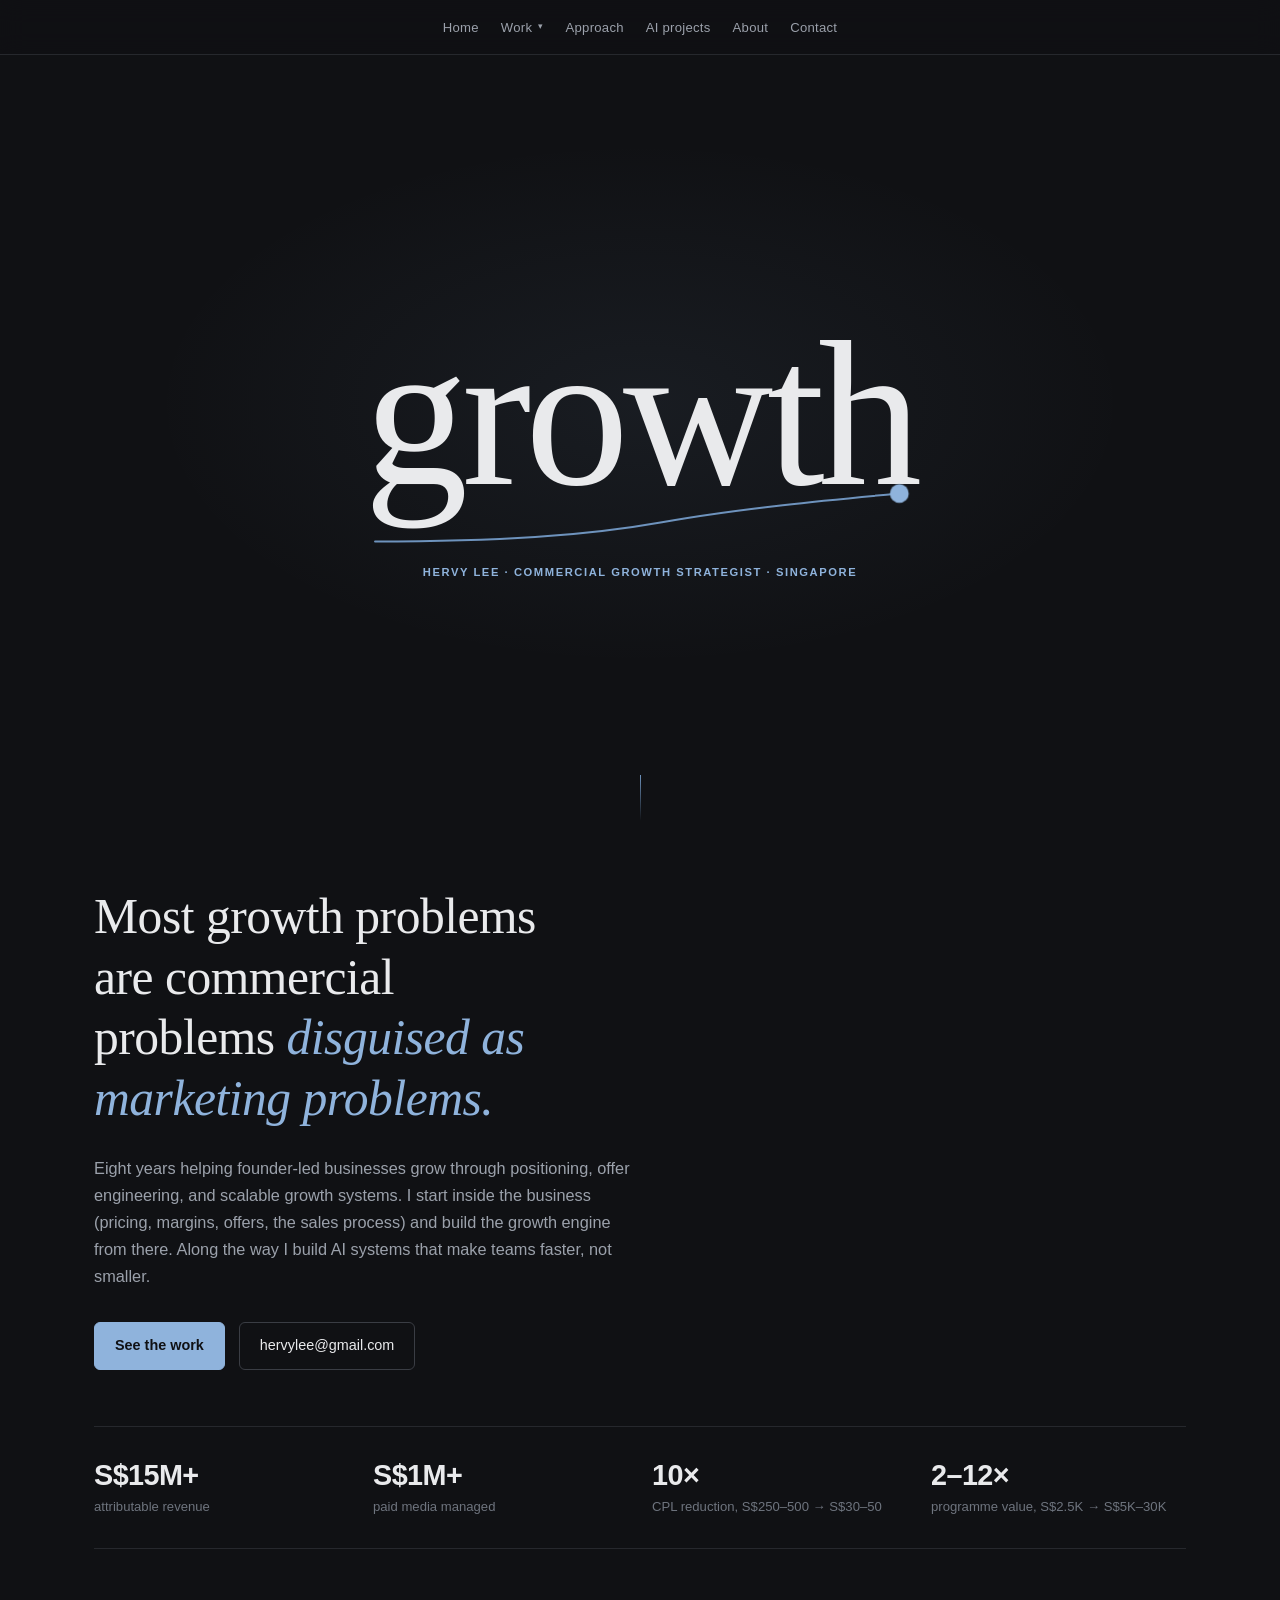
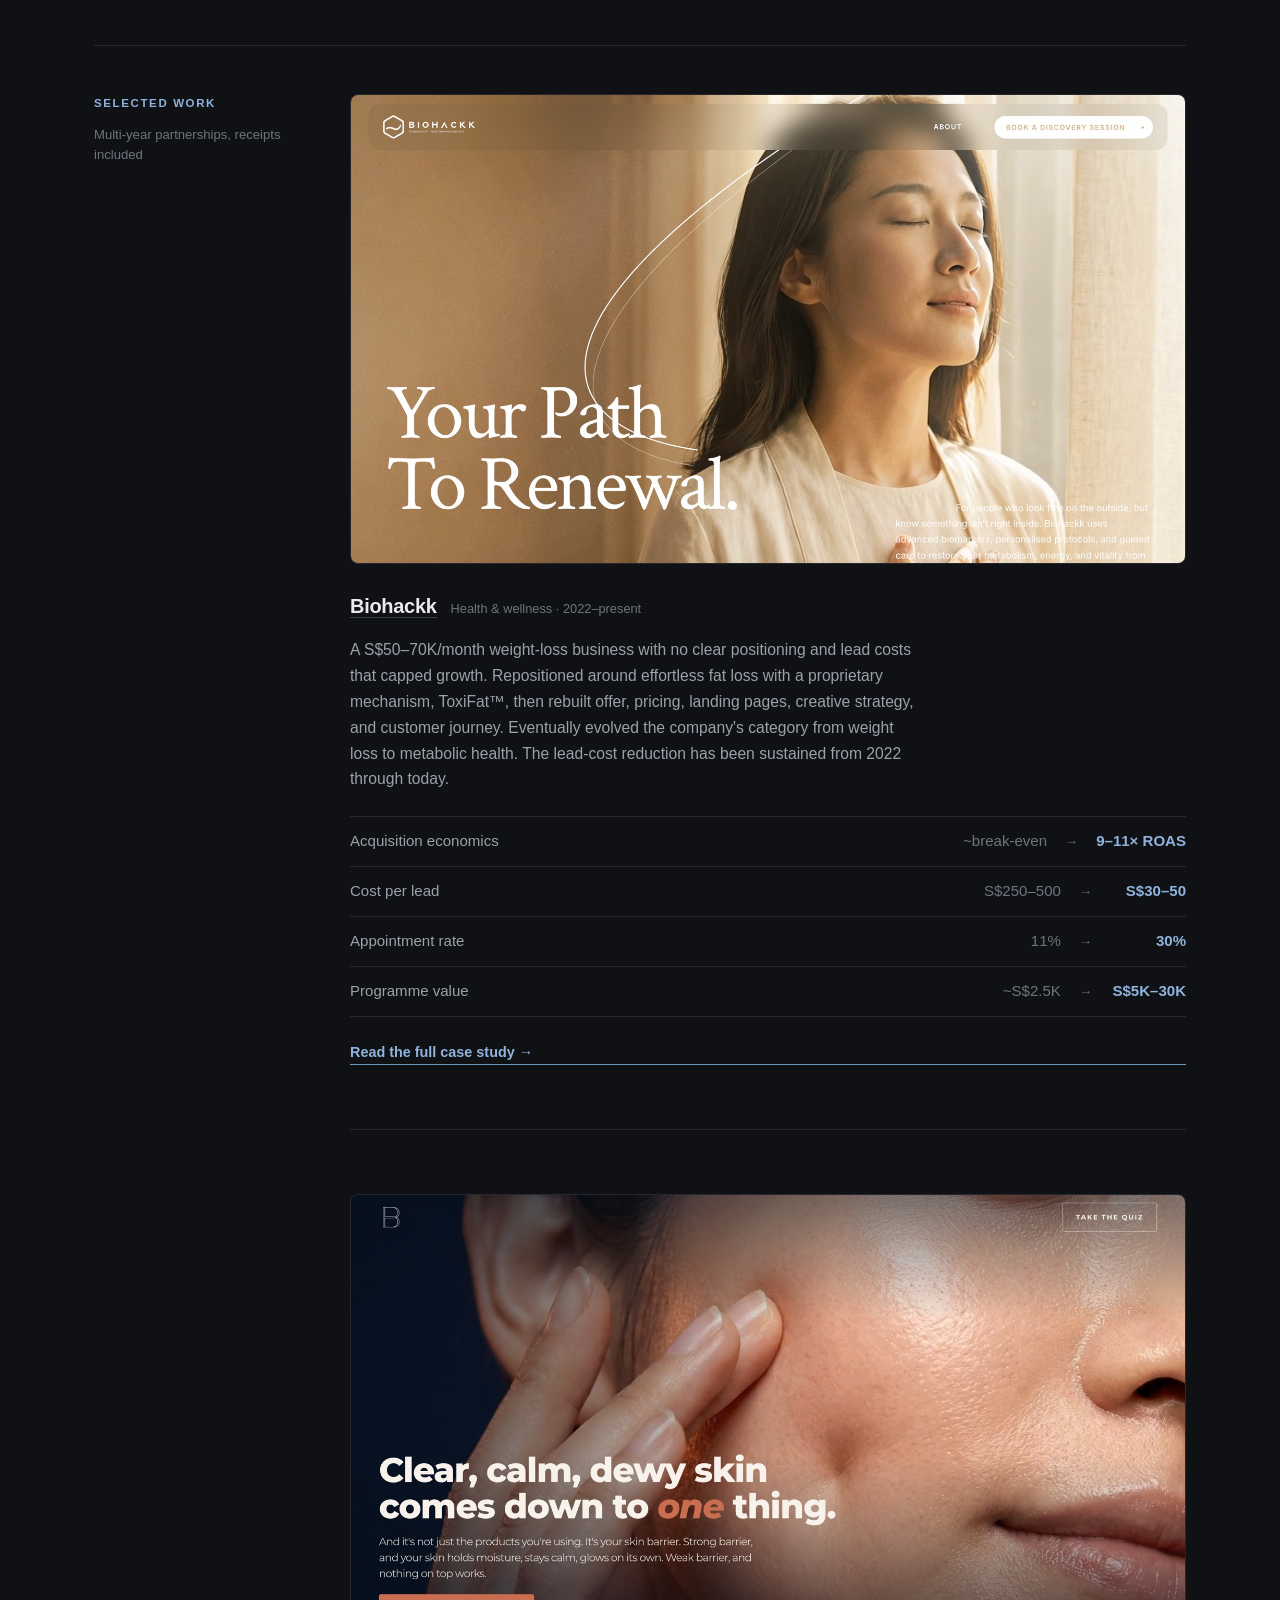
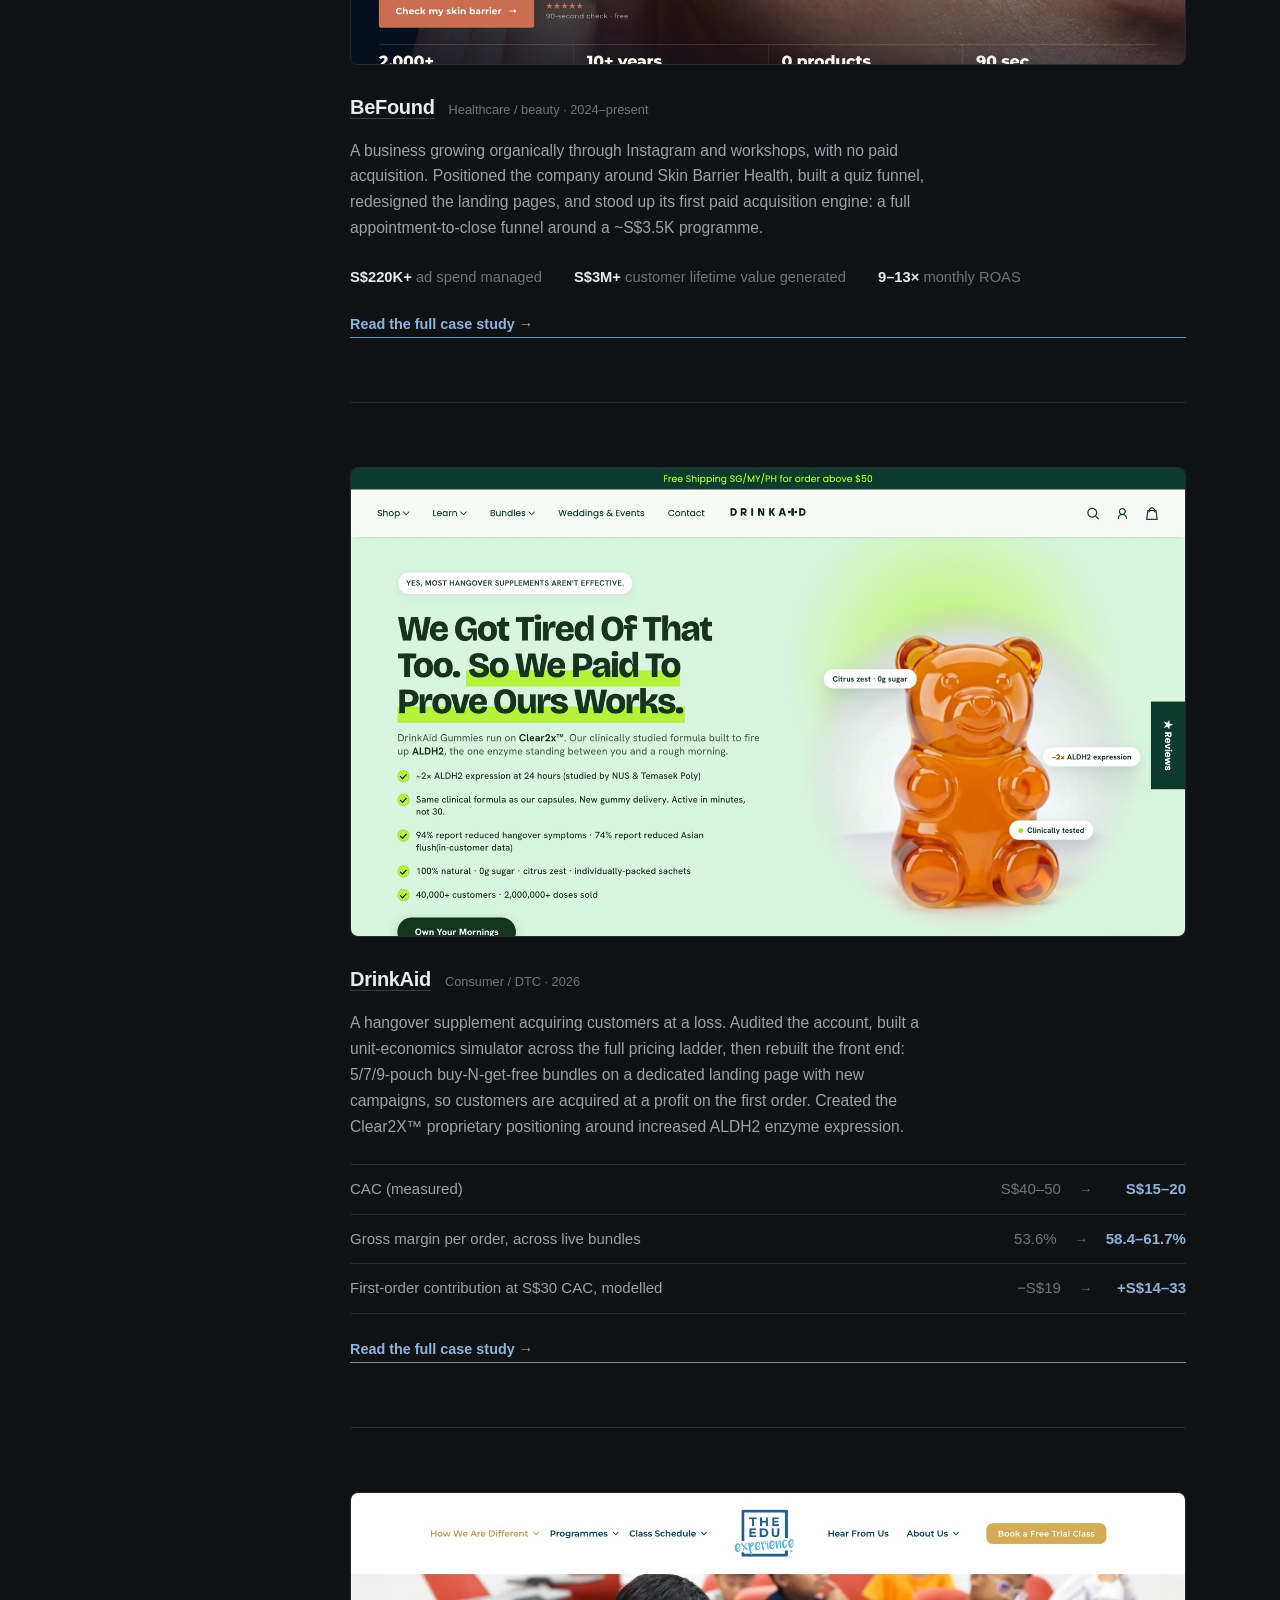
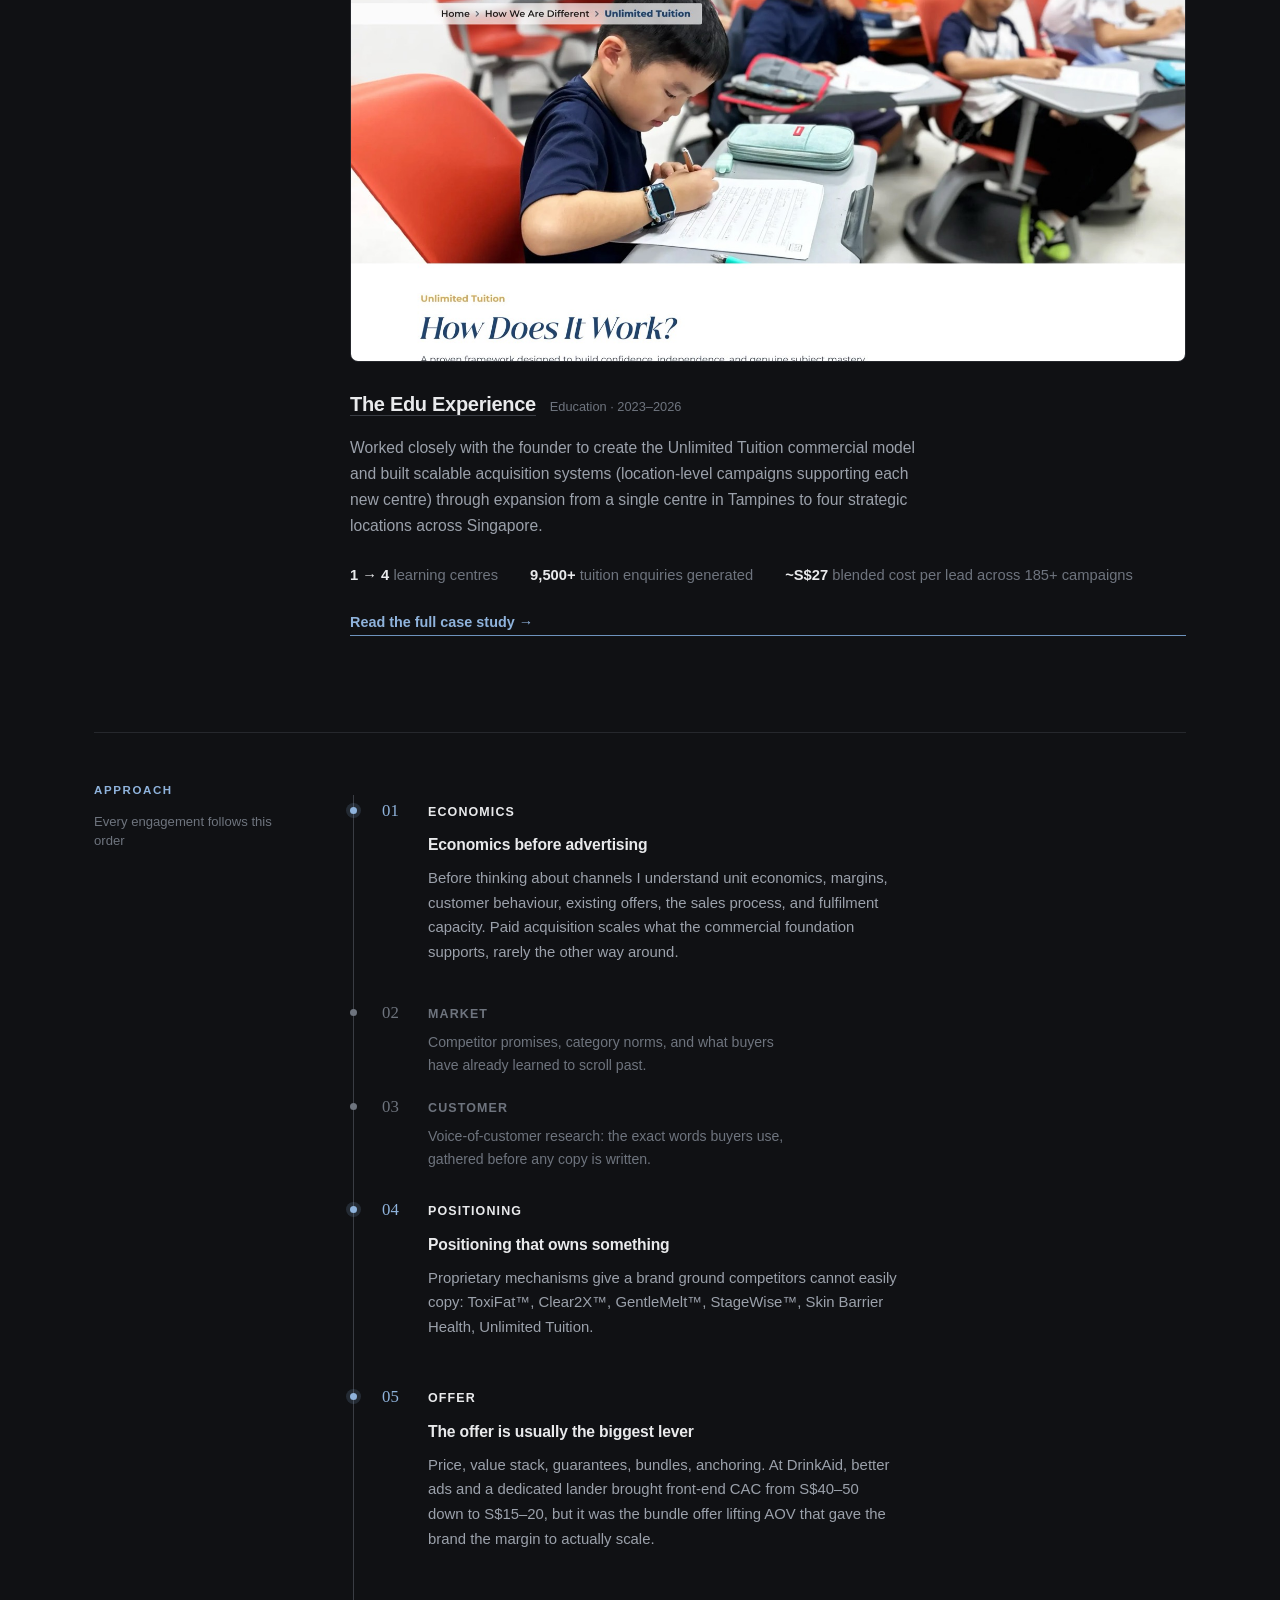
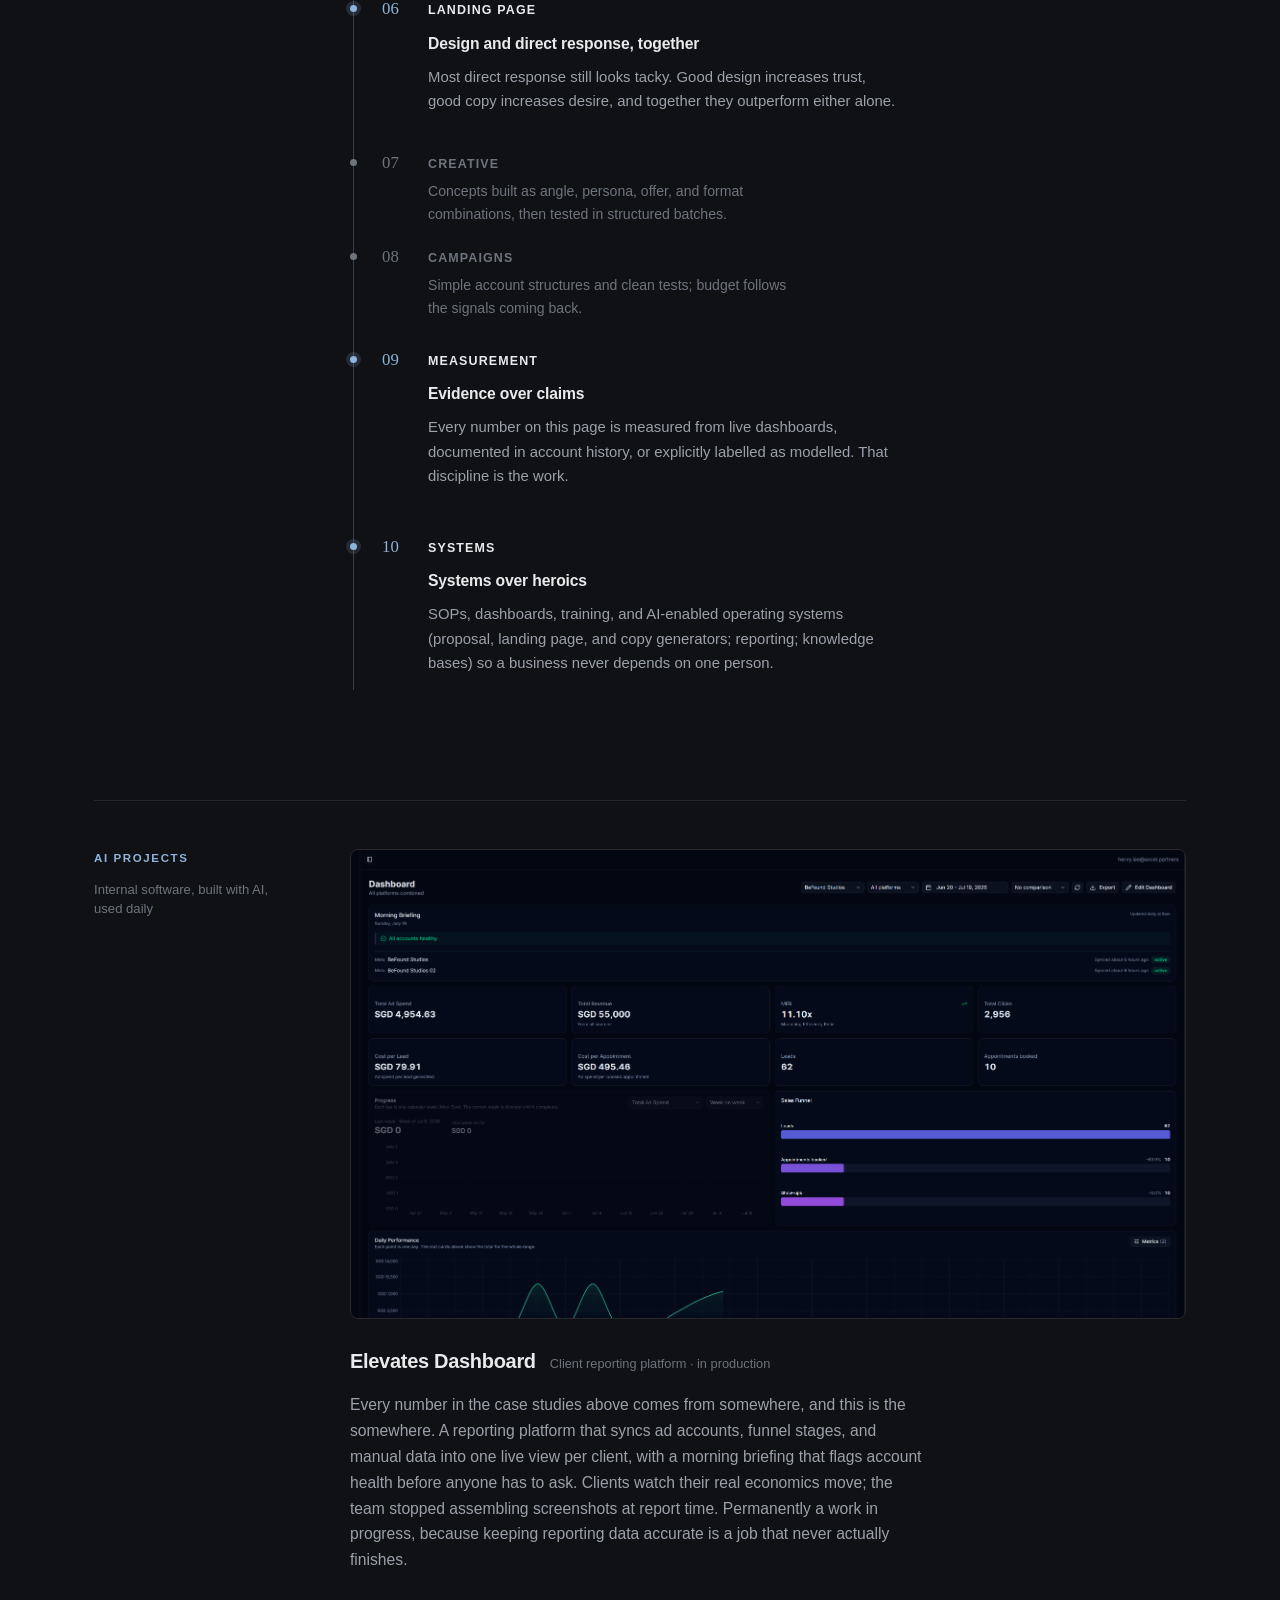
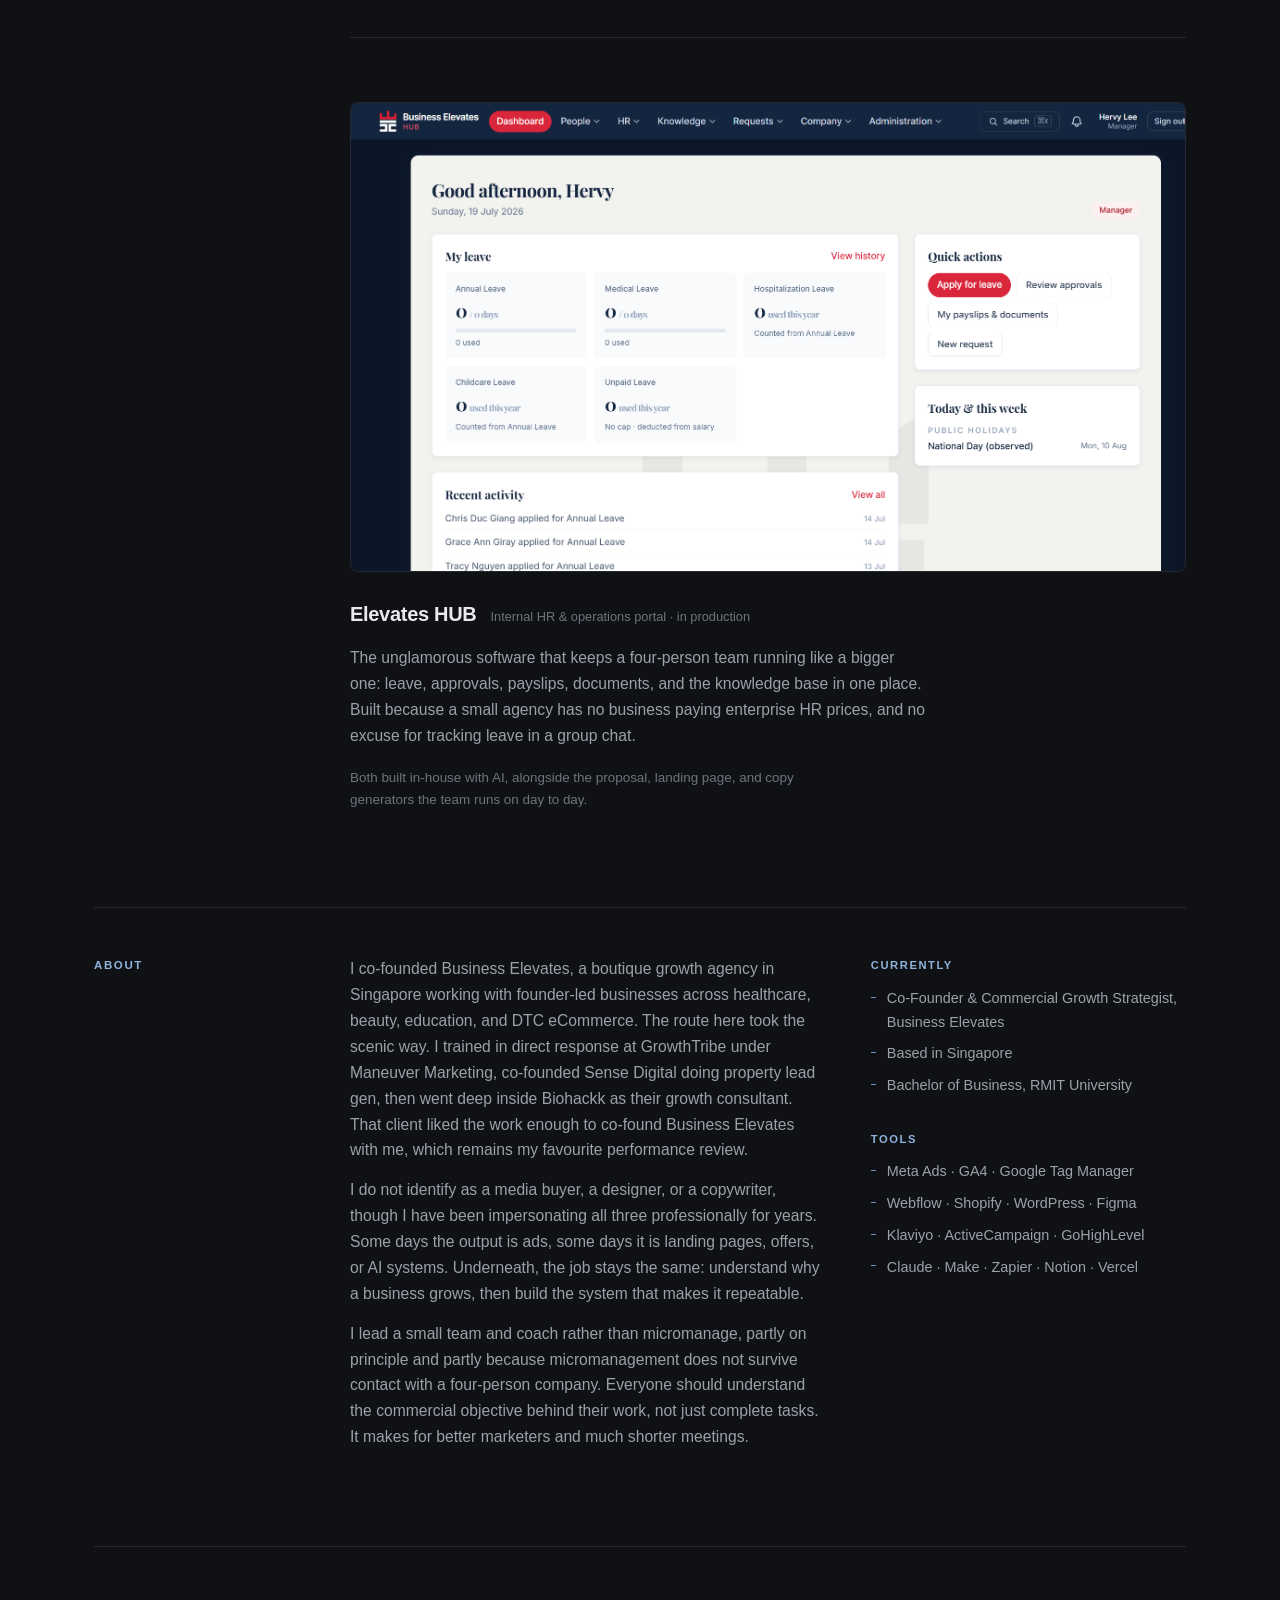
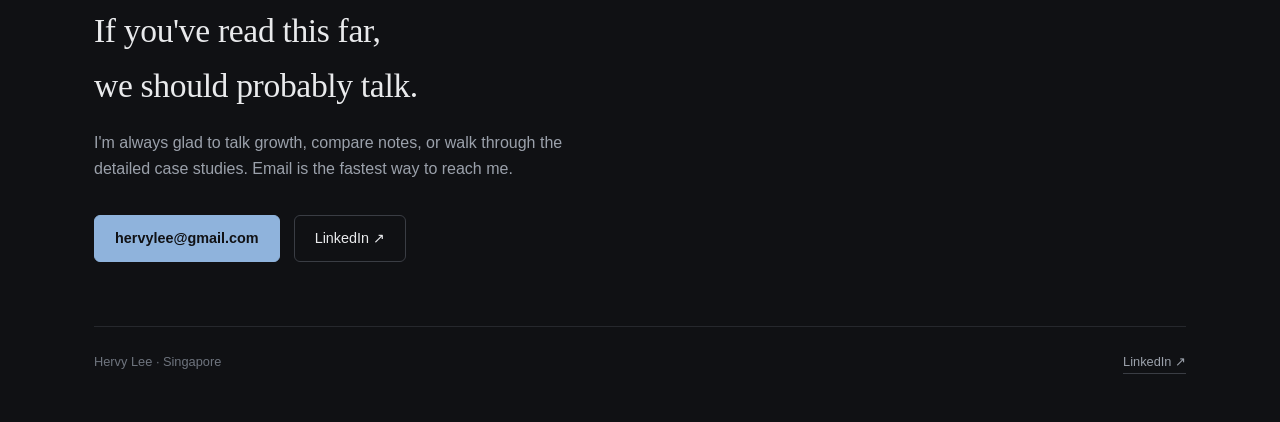
==== commit 698caee5: "Lede: trim to three sentences, AI framed as team enablement Co-Authored-By: Claude Fable 5 <noreply@" ====
--- a/index.html
+++ b/index.html
@@ -47,7 +47,7 @@
 
   <section class="intro" id="intro">
     <h1>Most growth problems are commercial problems <em>disguised as marketing problems.</em></h1>
-    <p class="lede">Eight years helping founder-led businesses solve growth challenges through positioning, offer engineering, and scalable growth systems. I start inside the business (pricing, margins, offers, the sales process) and build the growth engine from there, with AI-enabled operations that keep teams executing when I'm not in the room. Clients commit to yearly plans rather than quarterly ones, so we get to build things that compound.</p>
+    <p class="lede">Eight years helping founder-led businesses grow through positioning, offer engineering, and scalable growth systems. I start inside the business (pricing, margins, offers, the sales process) and build the growth engine from there. Along the way I build AI systems that make teams faster, not smaller.</p>
     <div class="hero-ctas">
       <a class="btn" href="#work">See the work</a>
       <a class="btn ghost" href="mailto:hervylee@gmail.com">hervylee@gmail.com</a>
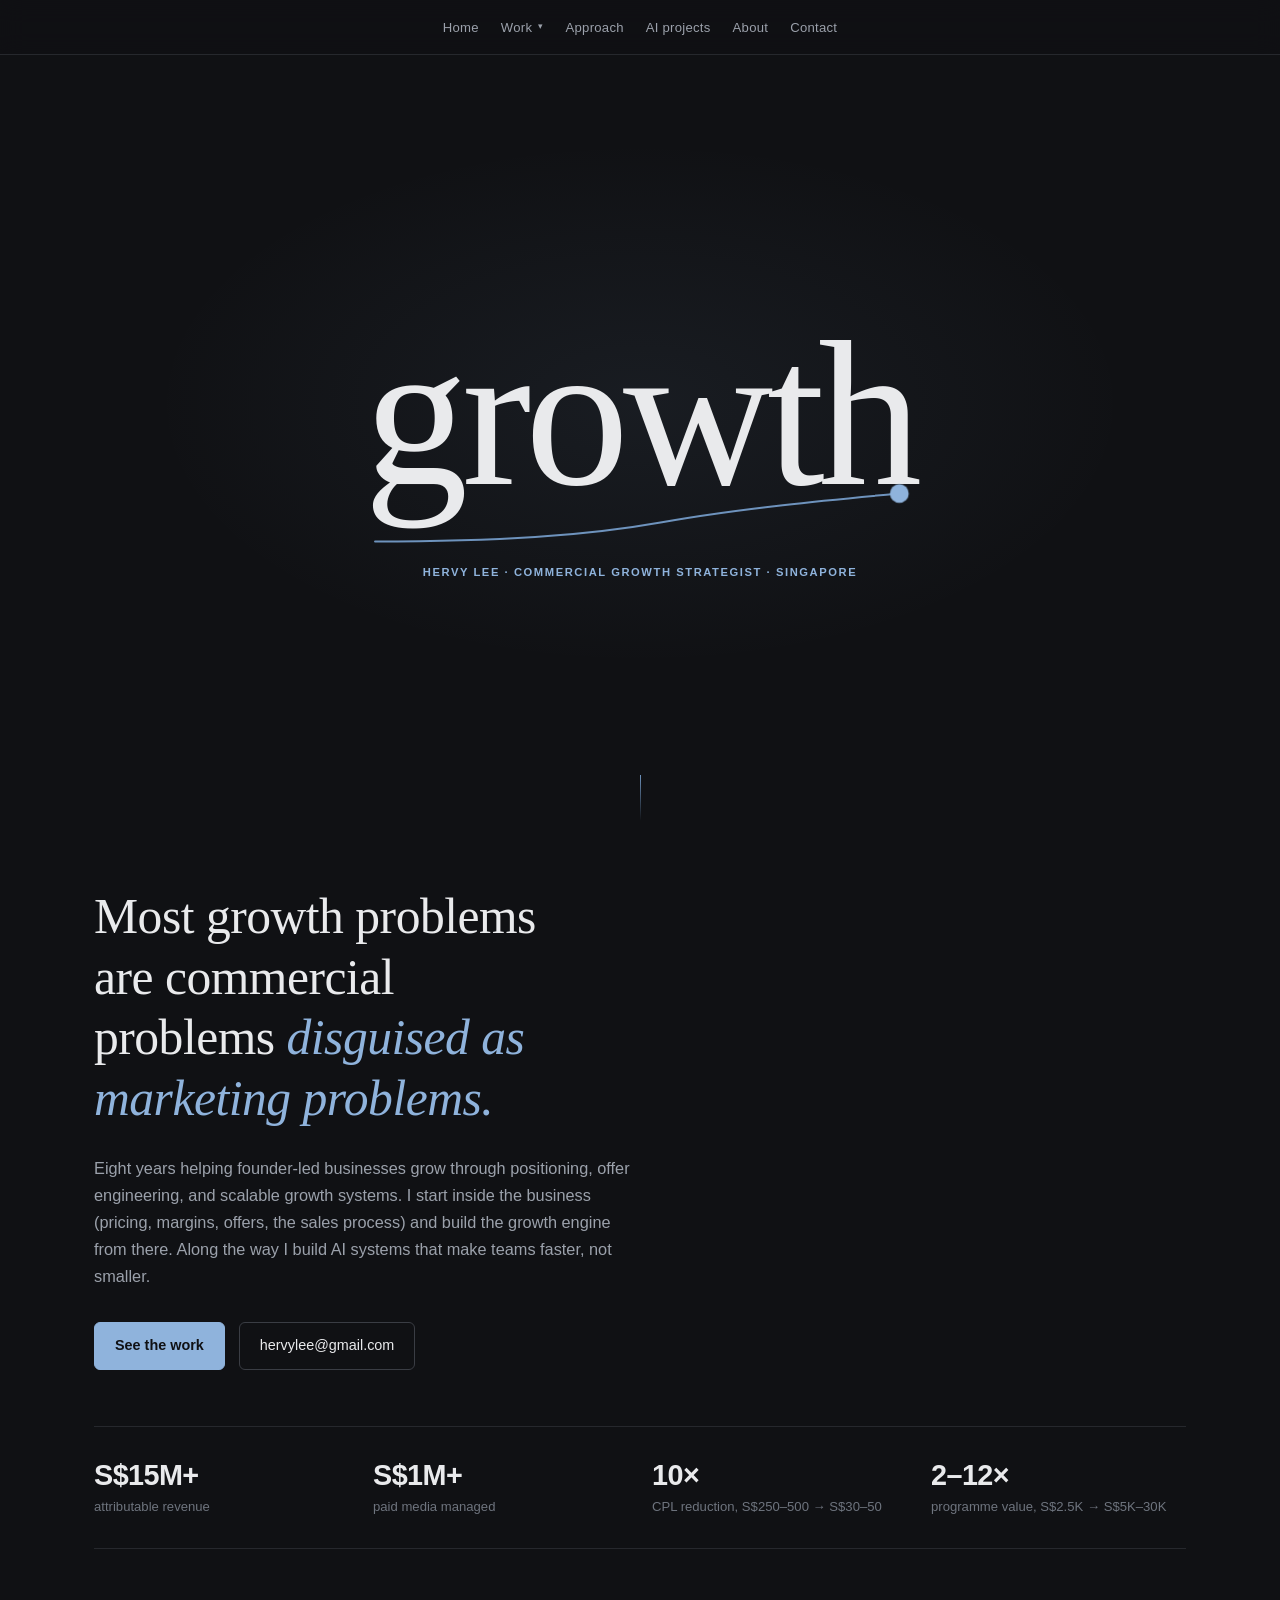
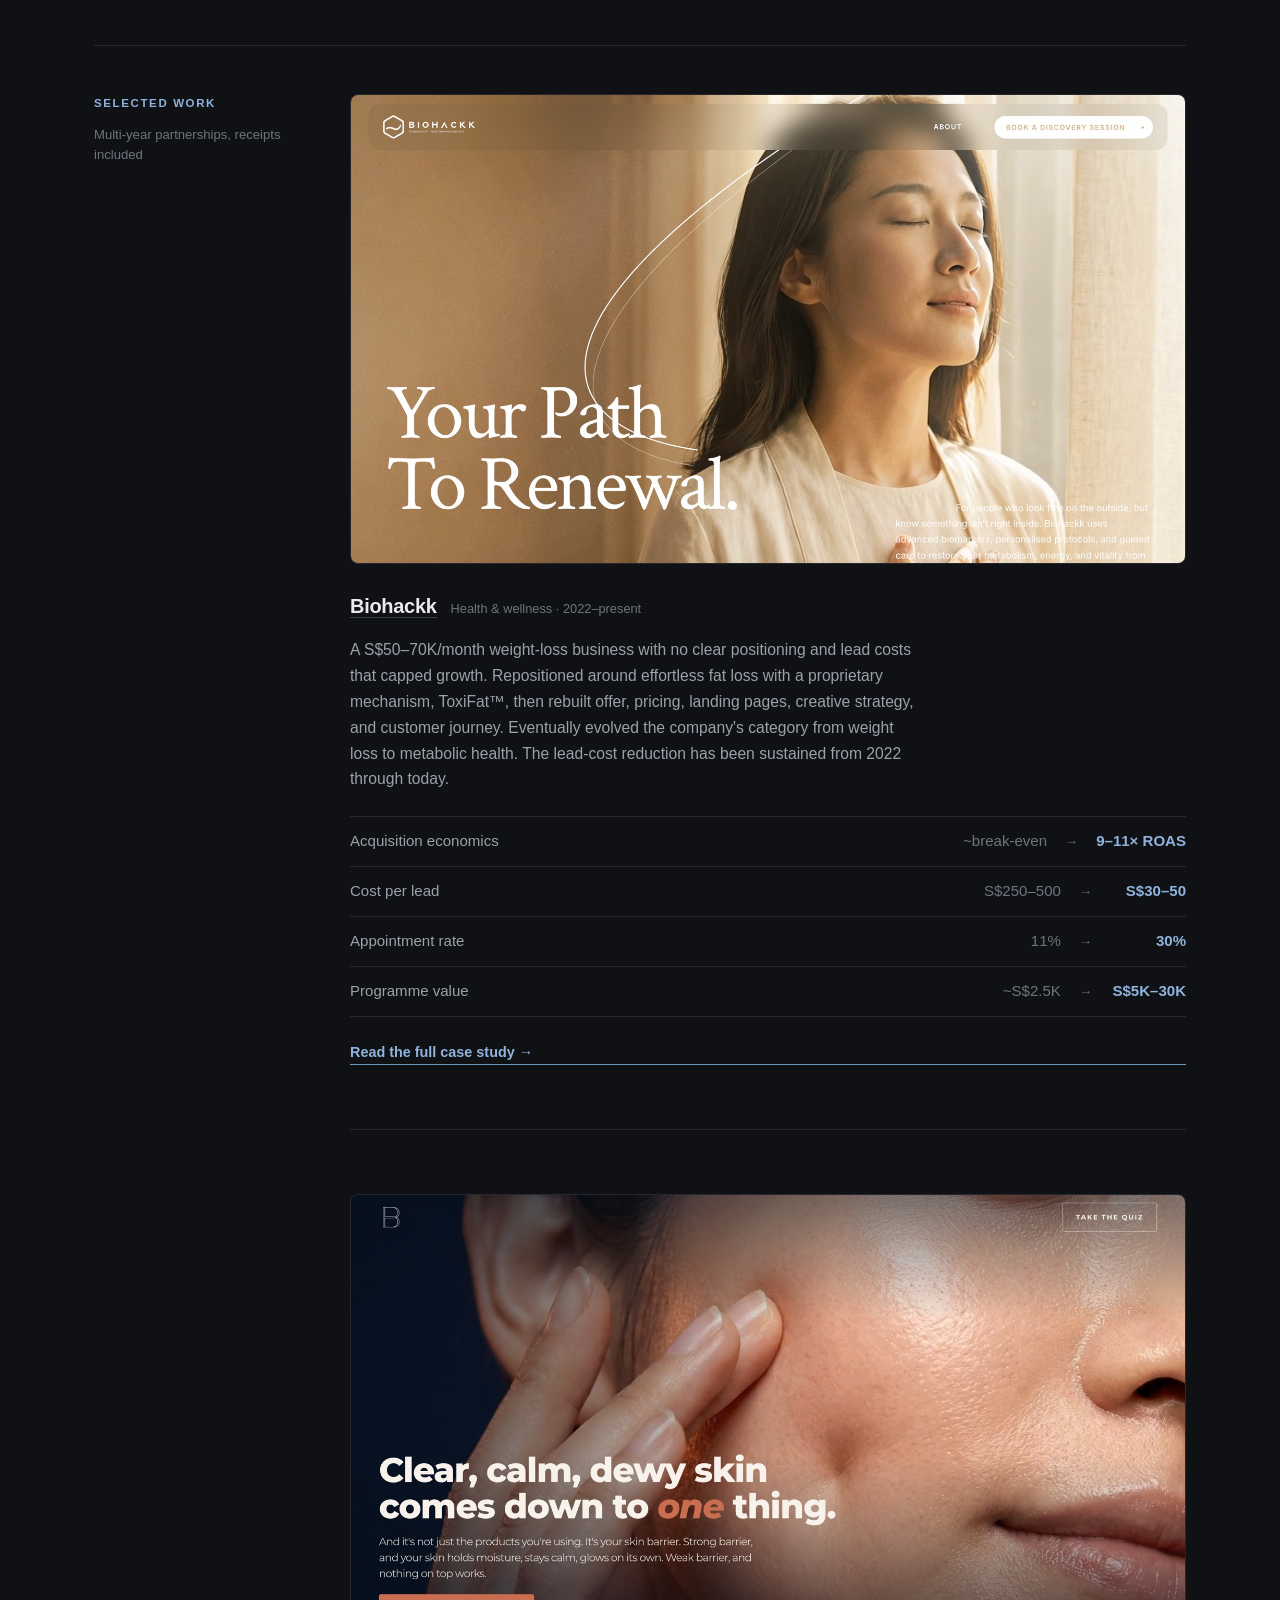
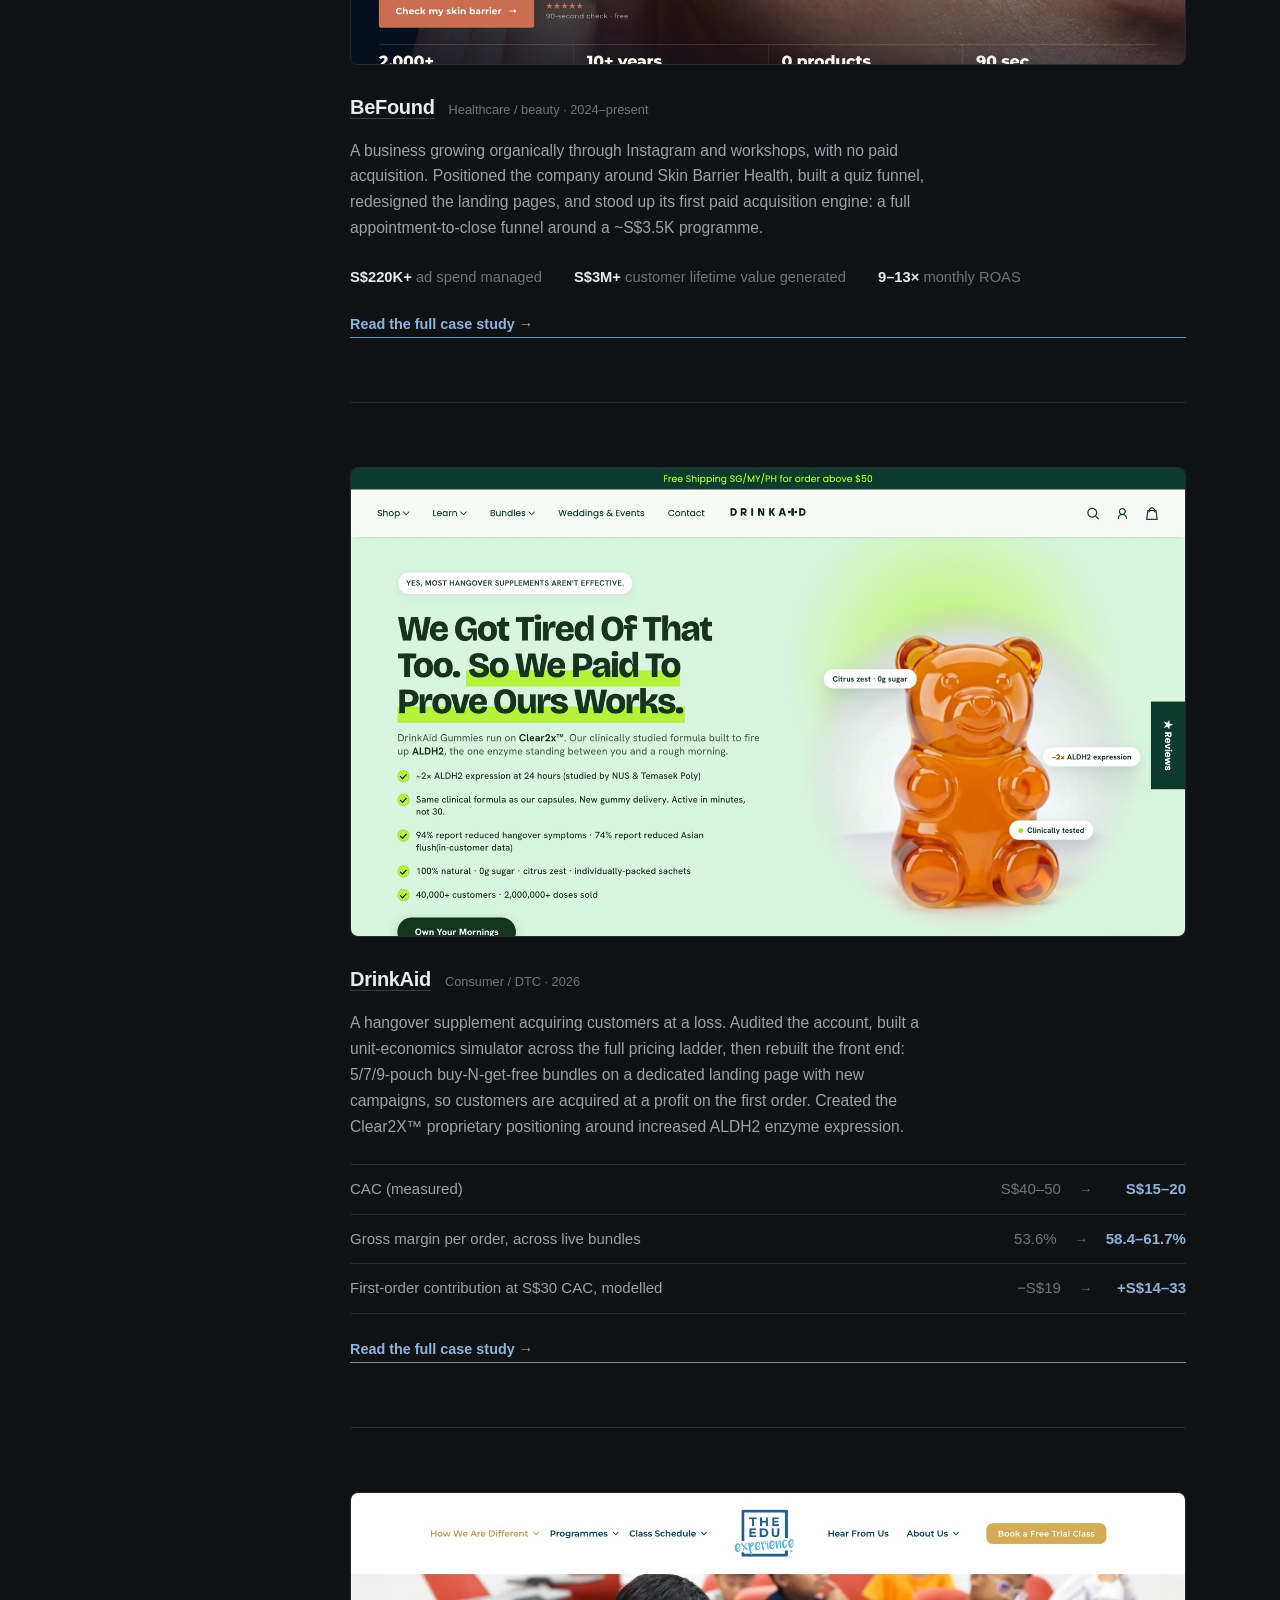
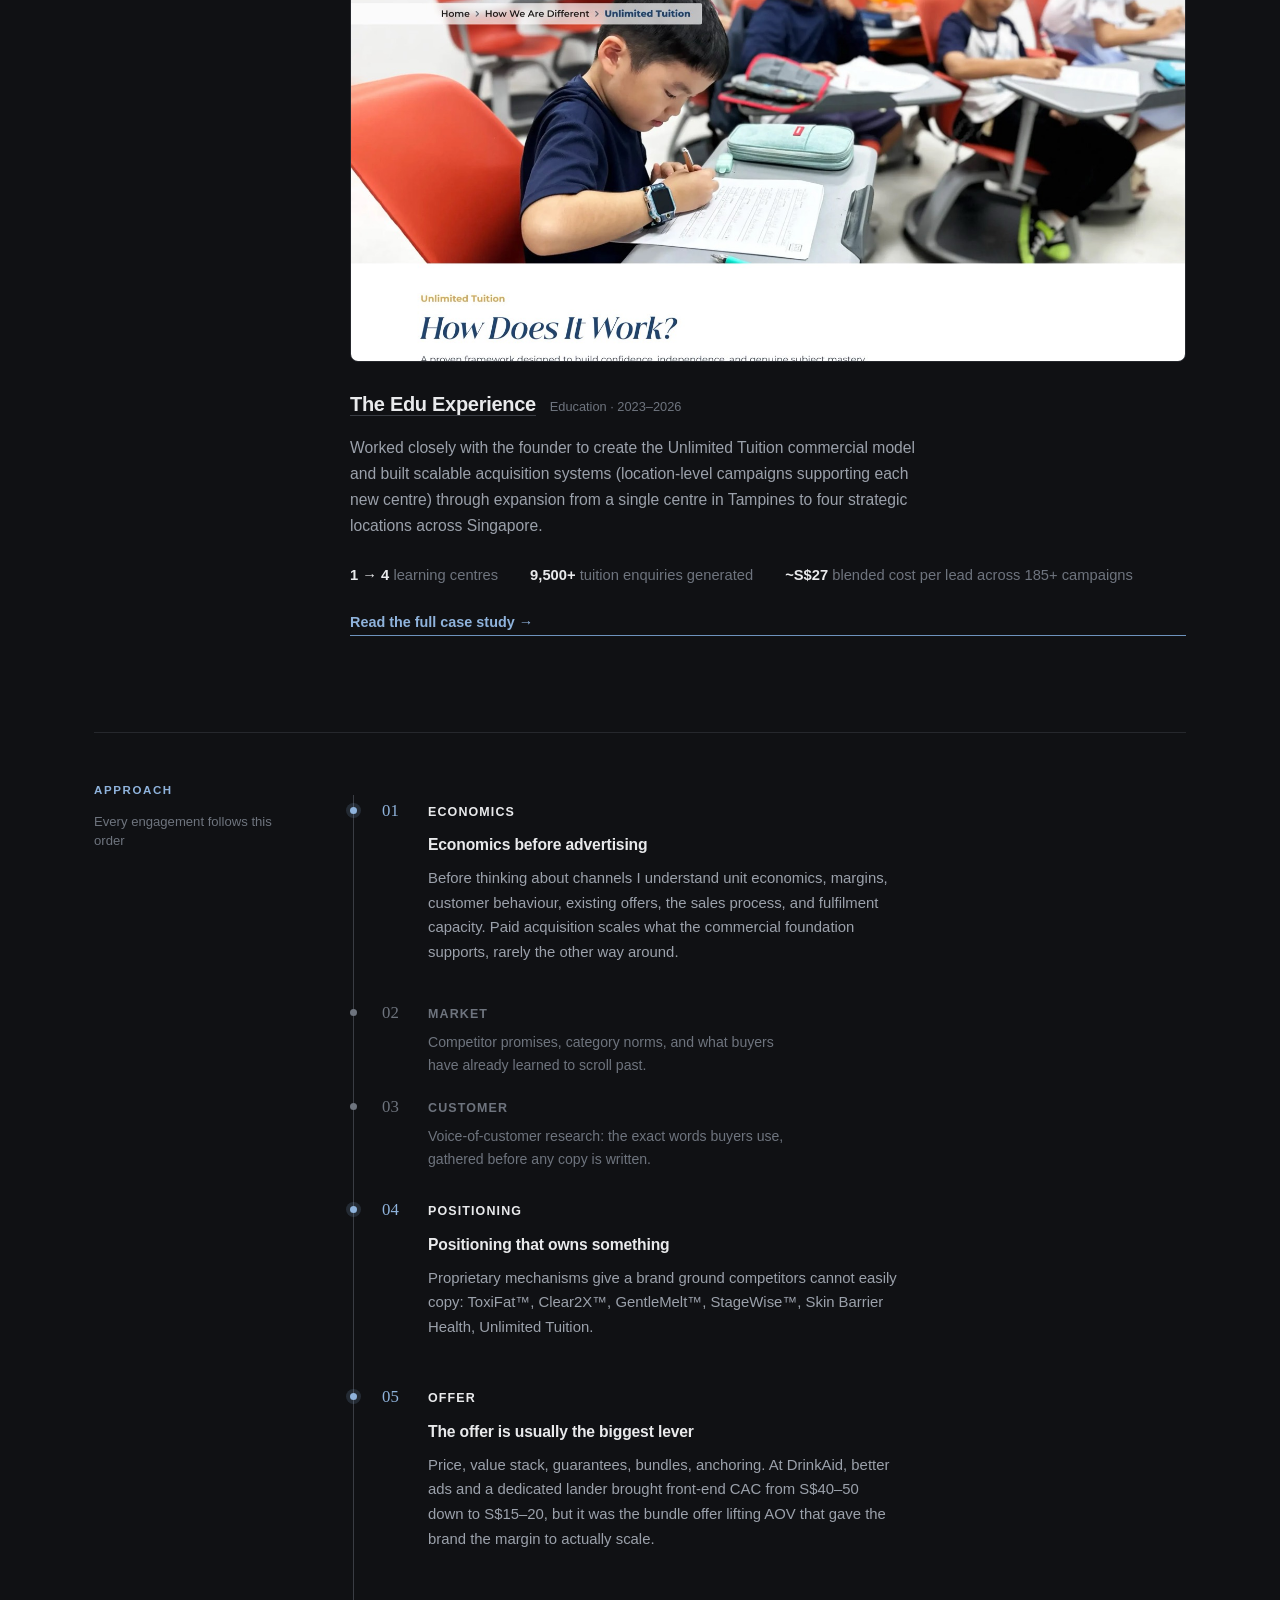
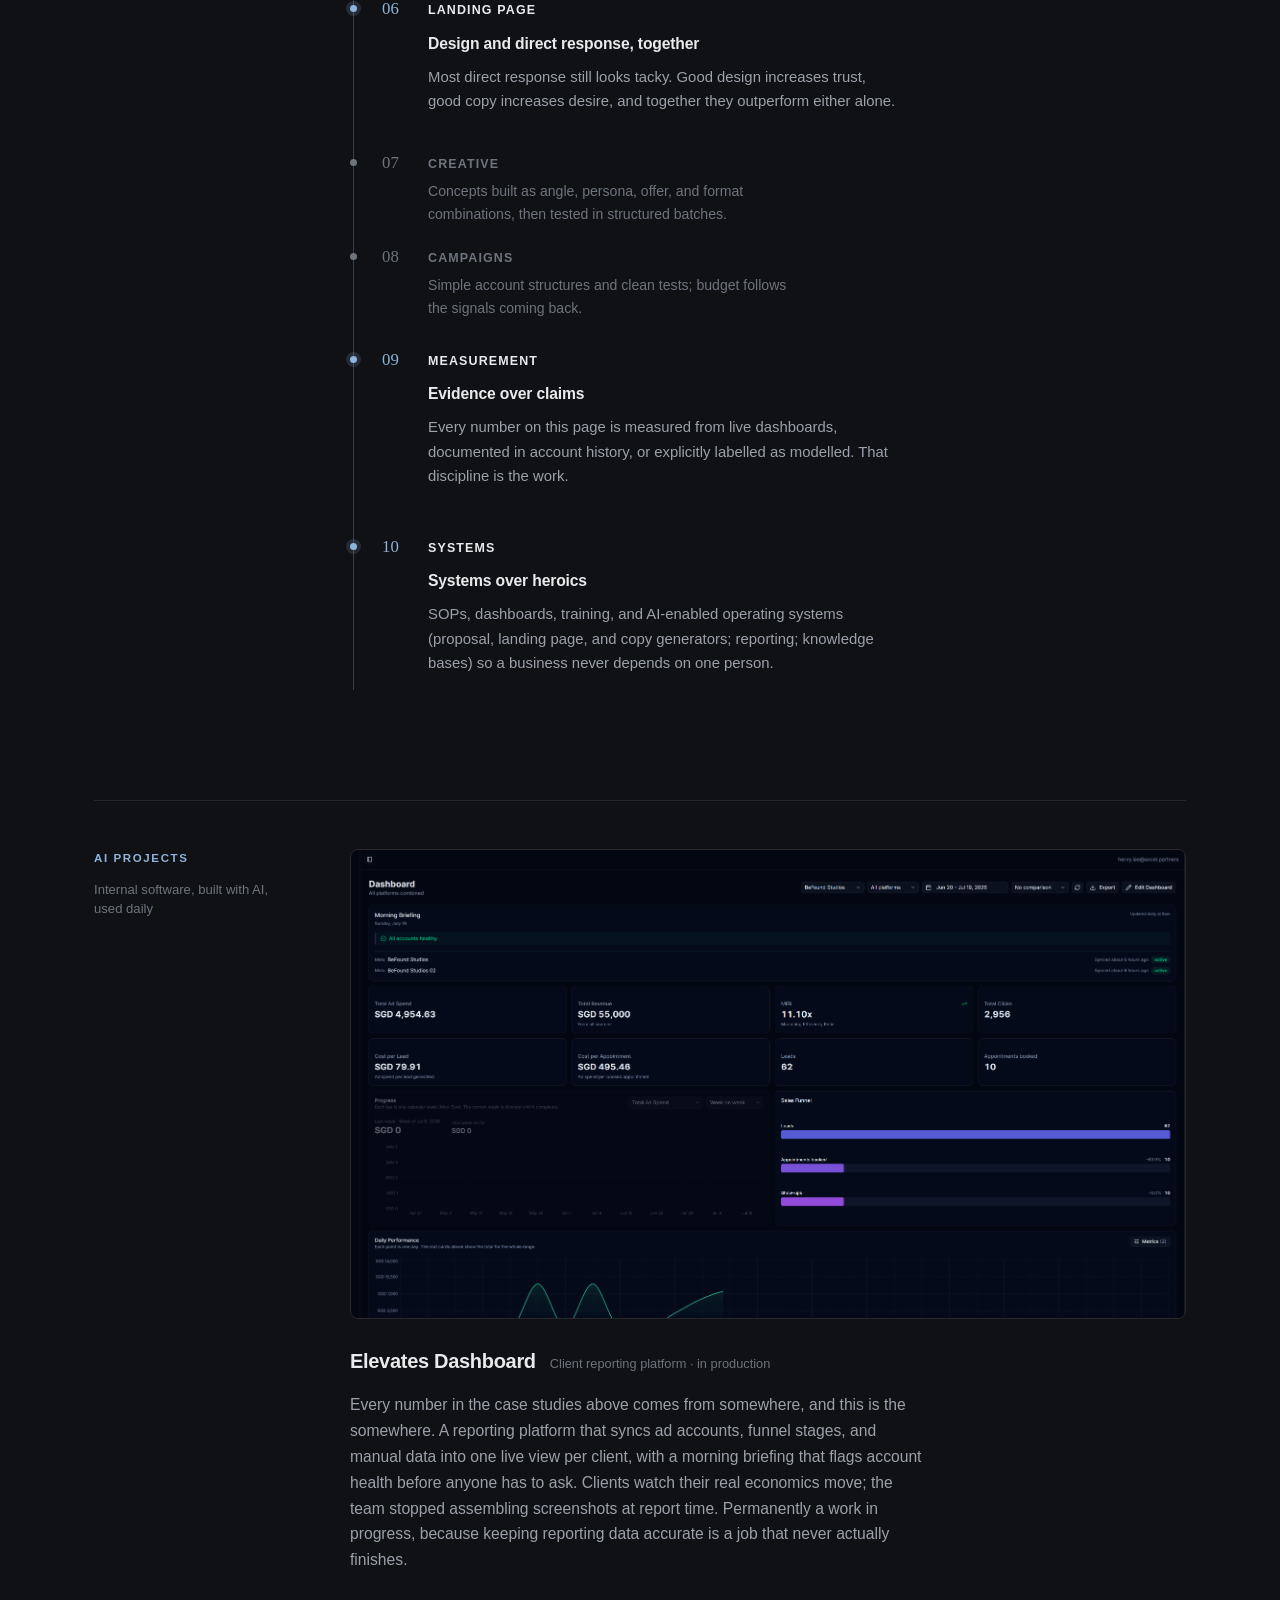
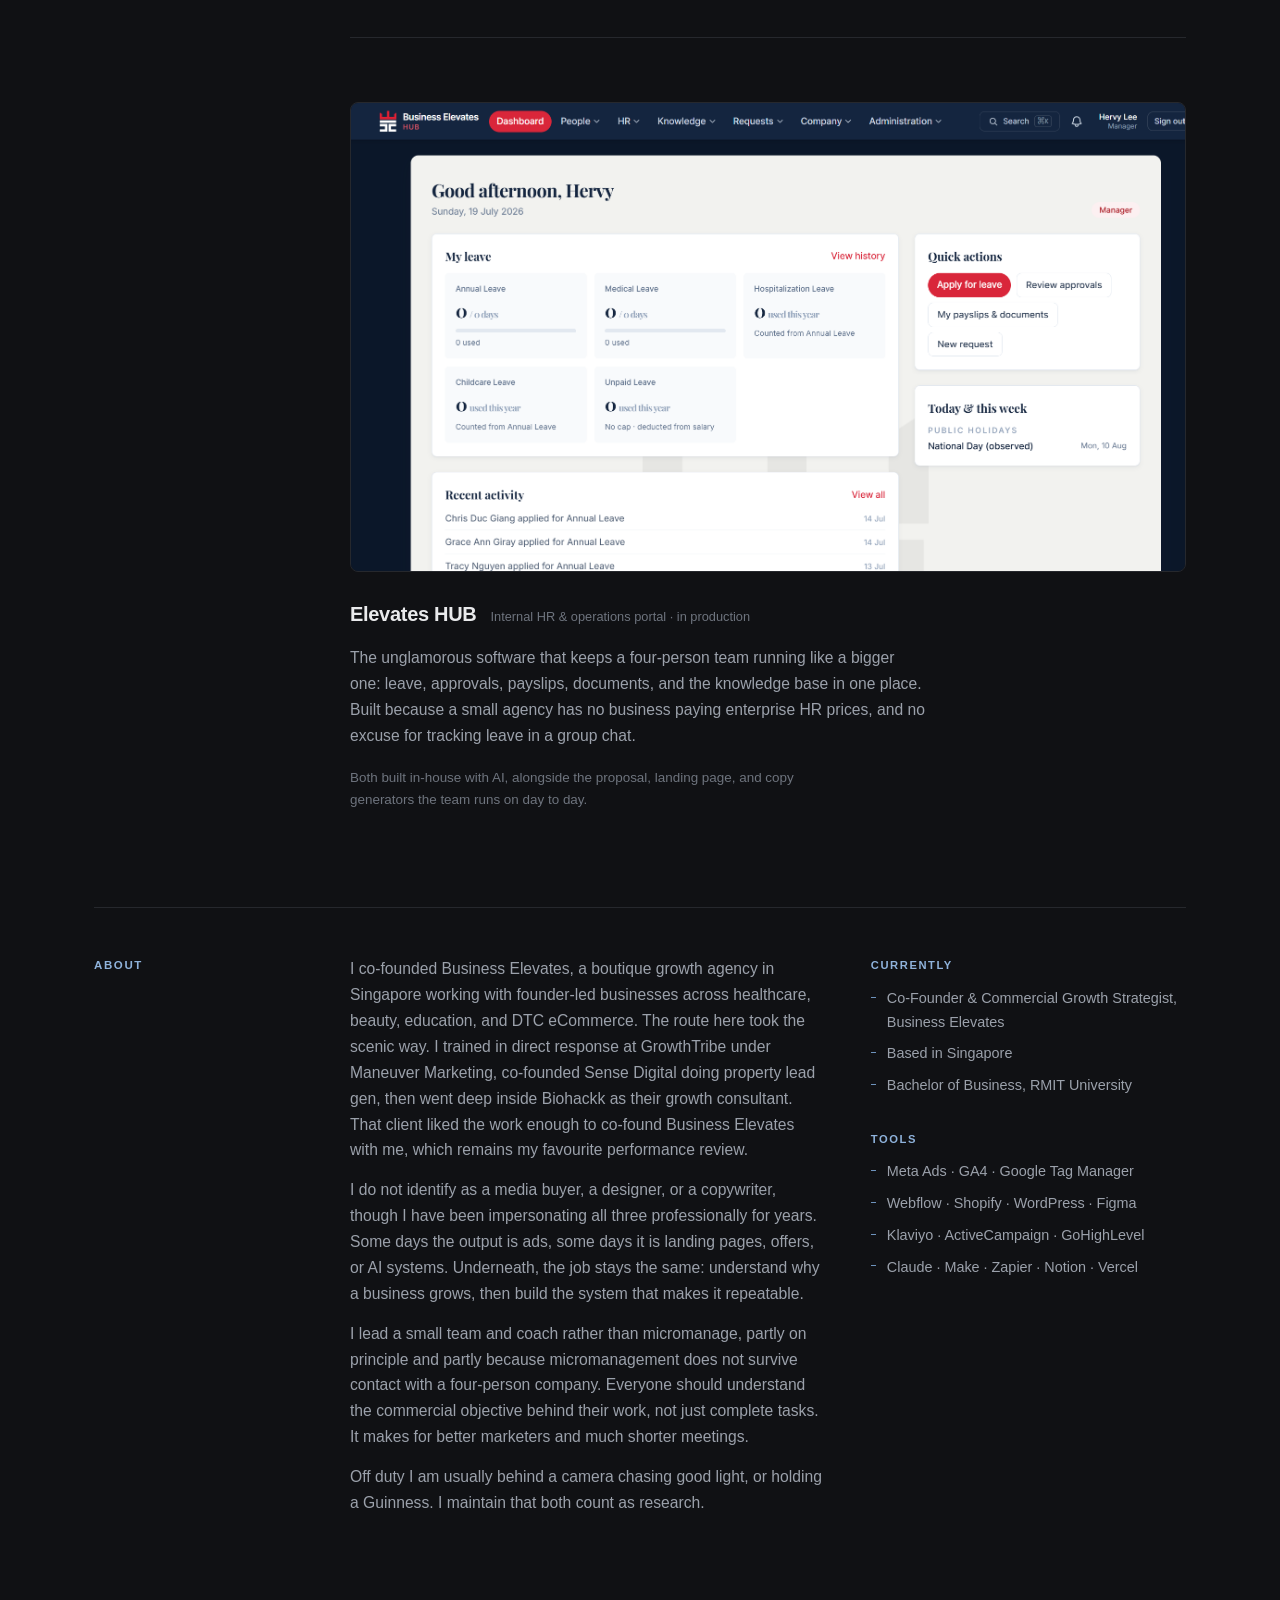
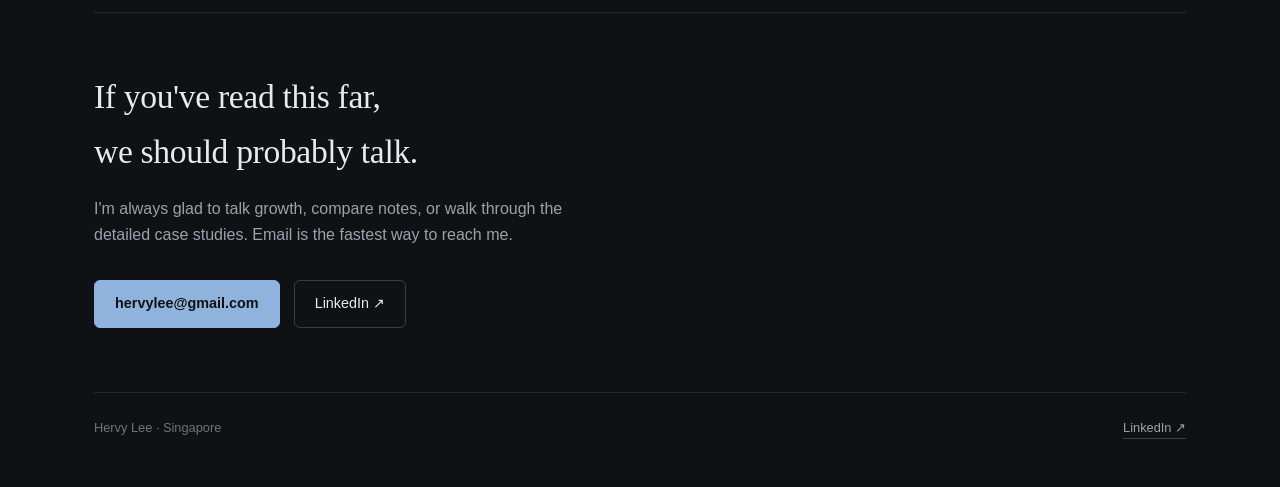
==== commit d6b7e10a: "About: add personal closing line (camera, Guinness) Co-Authored-By: Claude Fable 5 <noreply@anthropi" ====
--- a/index.html
+++ b/index.html
@@ -212,6 +212,7 @@
         <p>I co-founded Business Elevates, a boutique growth agency in Singapore working with founder-led businesses across healthcare, beauty, education, and DTC eCommerce. The route here took the scenic way. I trained in direct response at GrowthTribe under Maneuver Marketing, co-founded Sense Digital doing property lead gen, then went deep inside Biohackk as their growth consultant. That client liked the work enough to co-found Business Elevates with me, which remains my favourite performance review.</p>
         <p>I do not identify as a media buyer, a designer, or a copywriter, though I have been impersonating all three professionally for years. Some days the output is ads, some days it is landing pages, offers, or AI systems. Underneath, the job stays the same: understand why a business grows, then build the system that makes it repeatable.</p>
         <p>I lead a small team and coach rather than micromanage, partly on principle and partly because micromanagement does not survive contact with a four-person company. Everyone should understand the commercial objective behind their work, not just complete tasks. It makes for better marketers and much shorter meetings.</p>
+        <p>Off duty I am usually behind a camera chasing good light, or holding a Guinness. I maintain that both count as research.</p>
       </div>
       <div>
         <div class="side-list reveal">
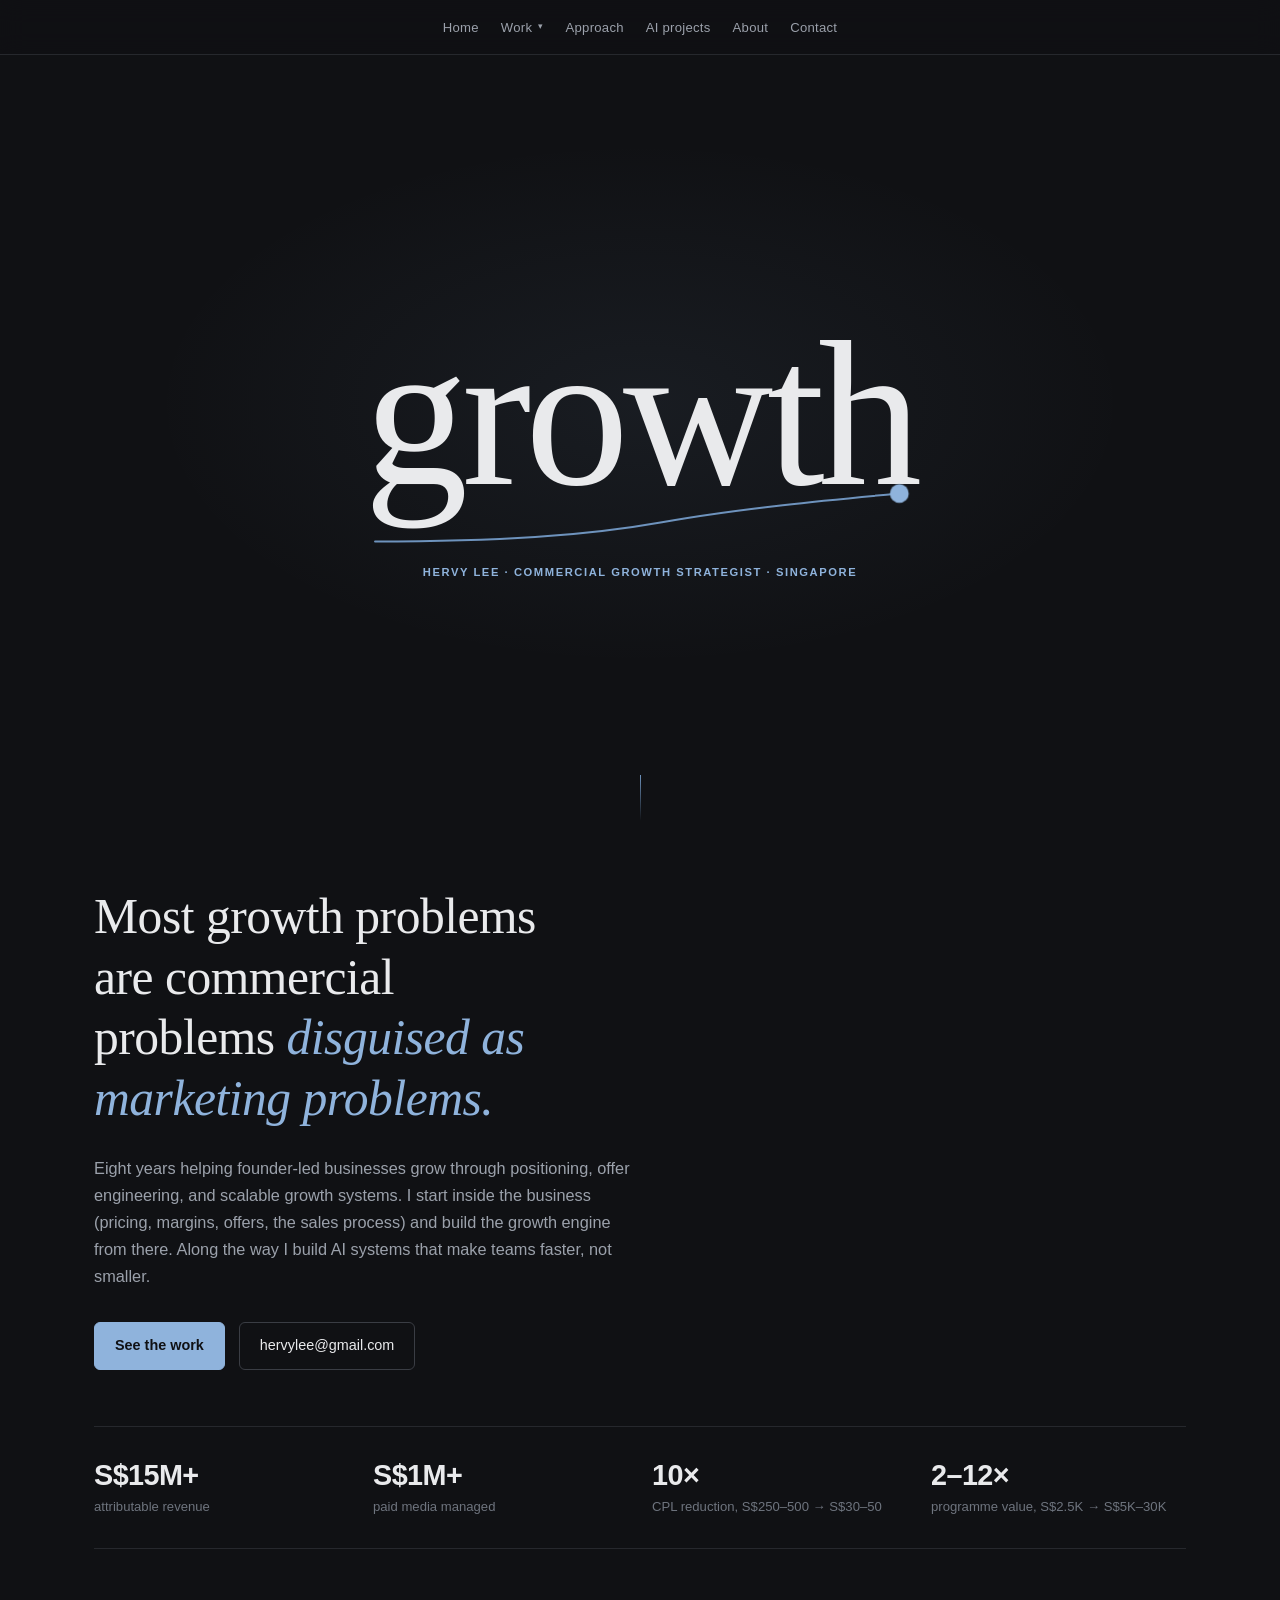
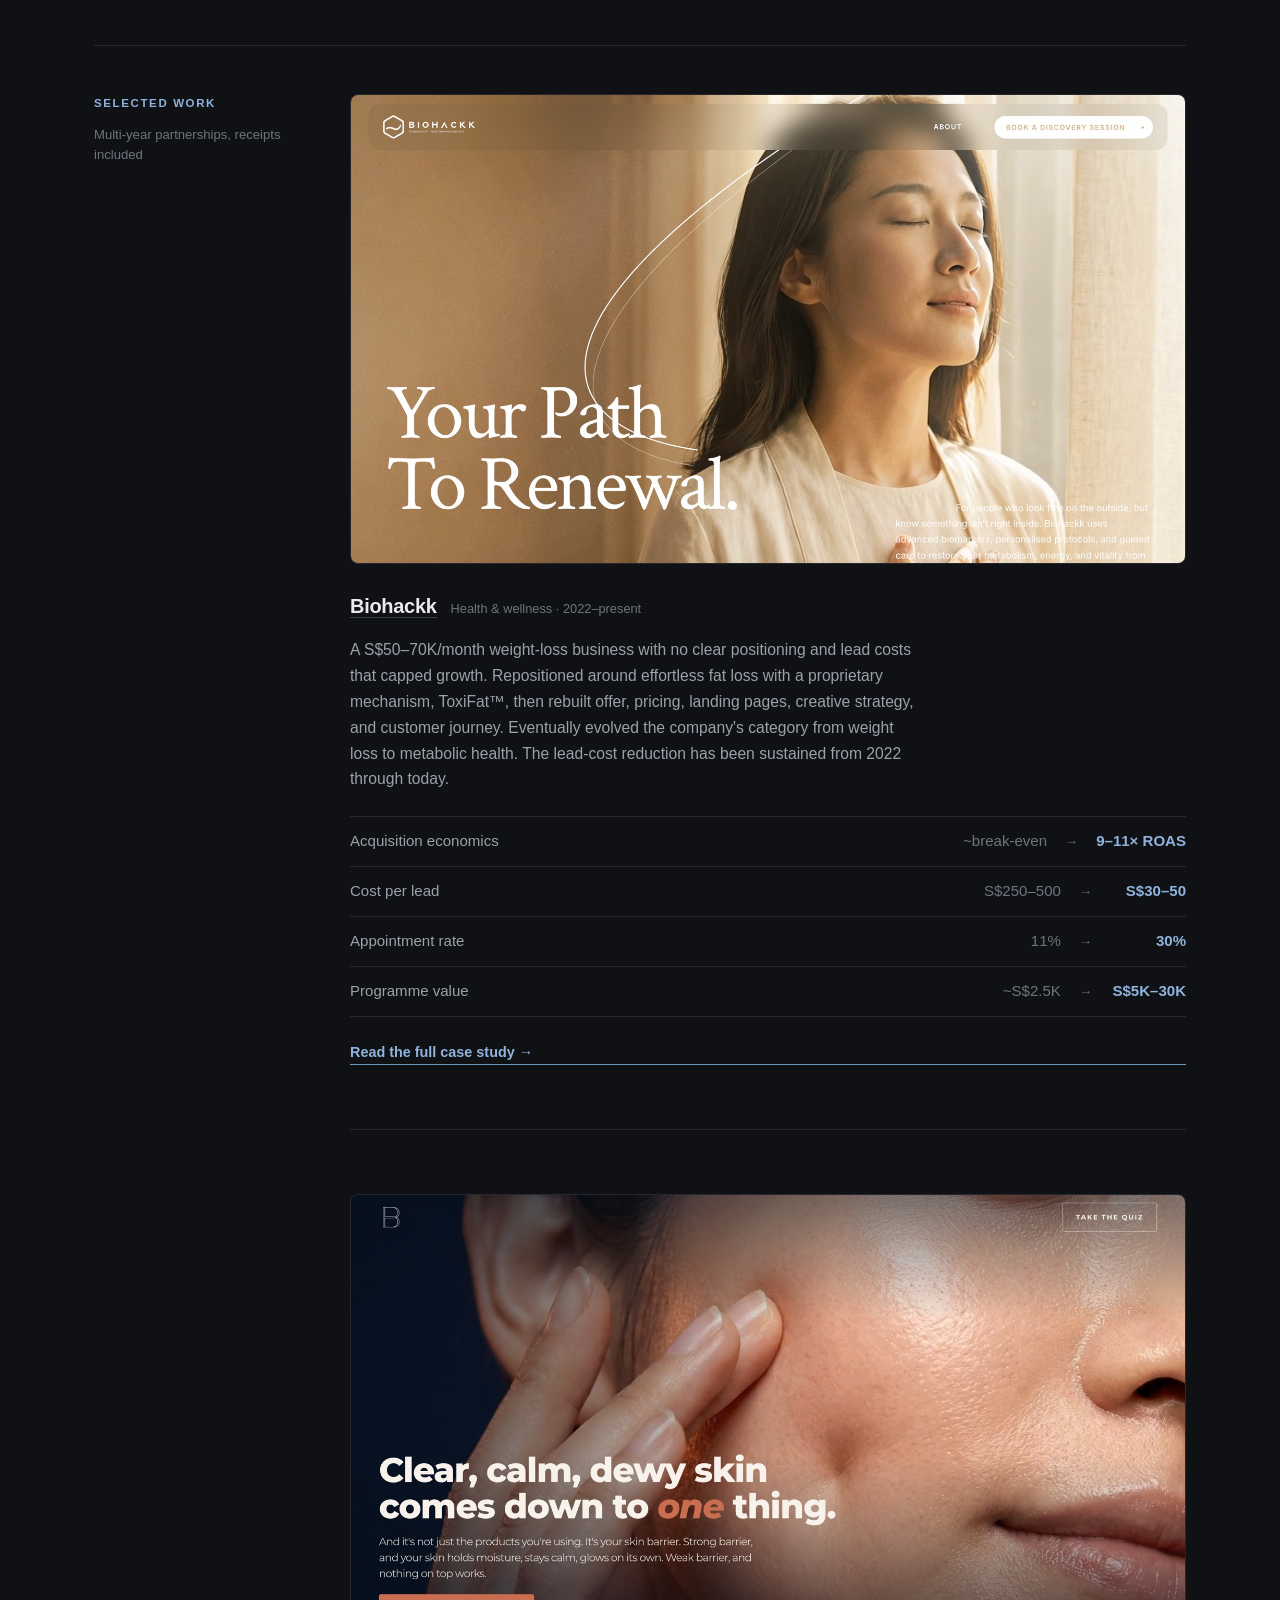
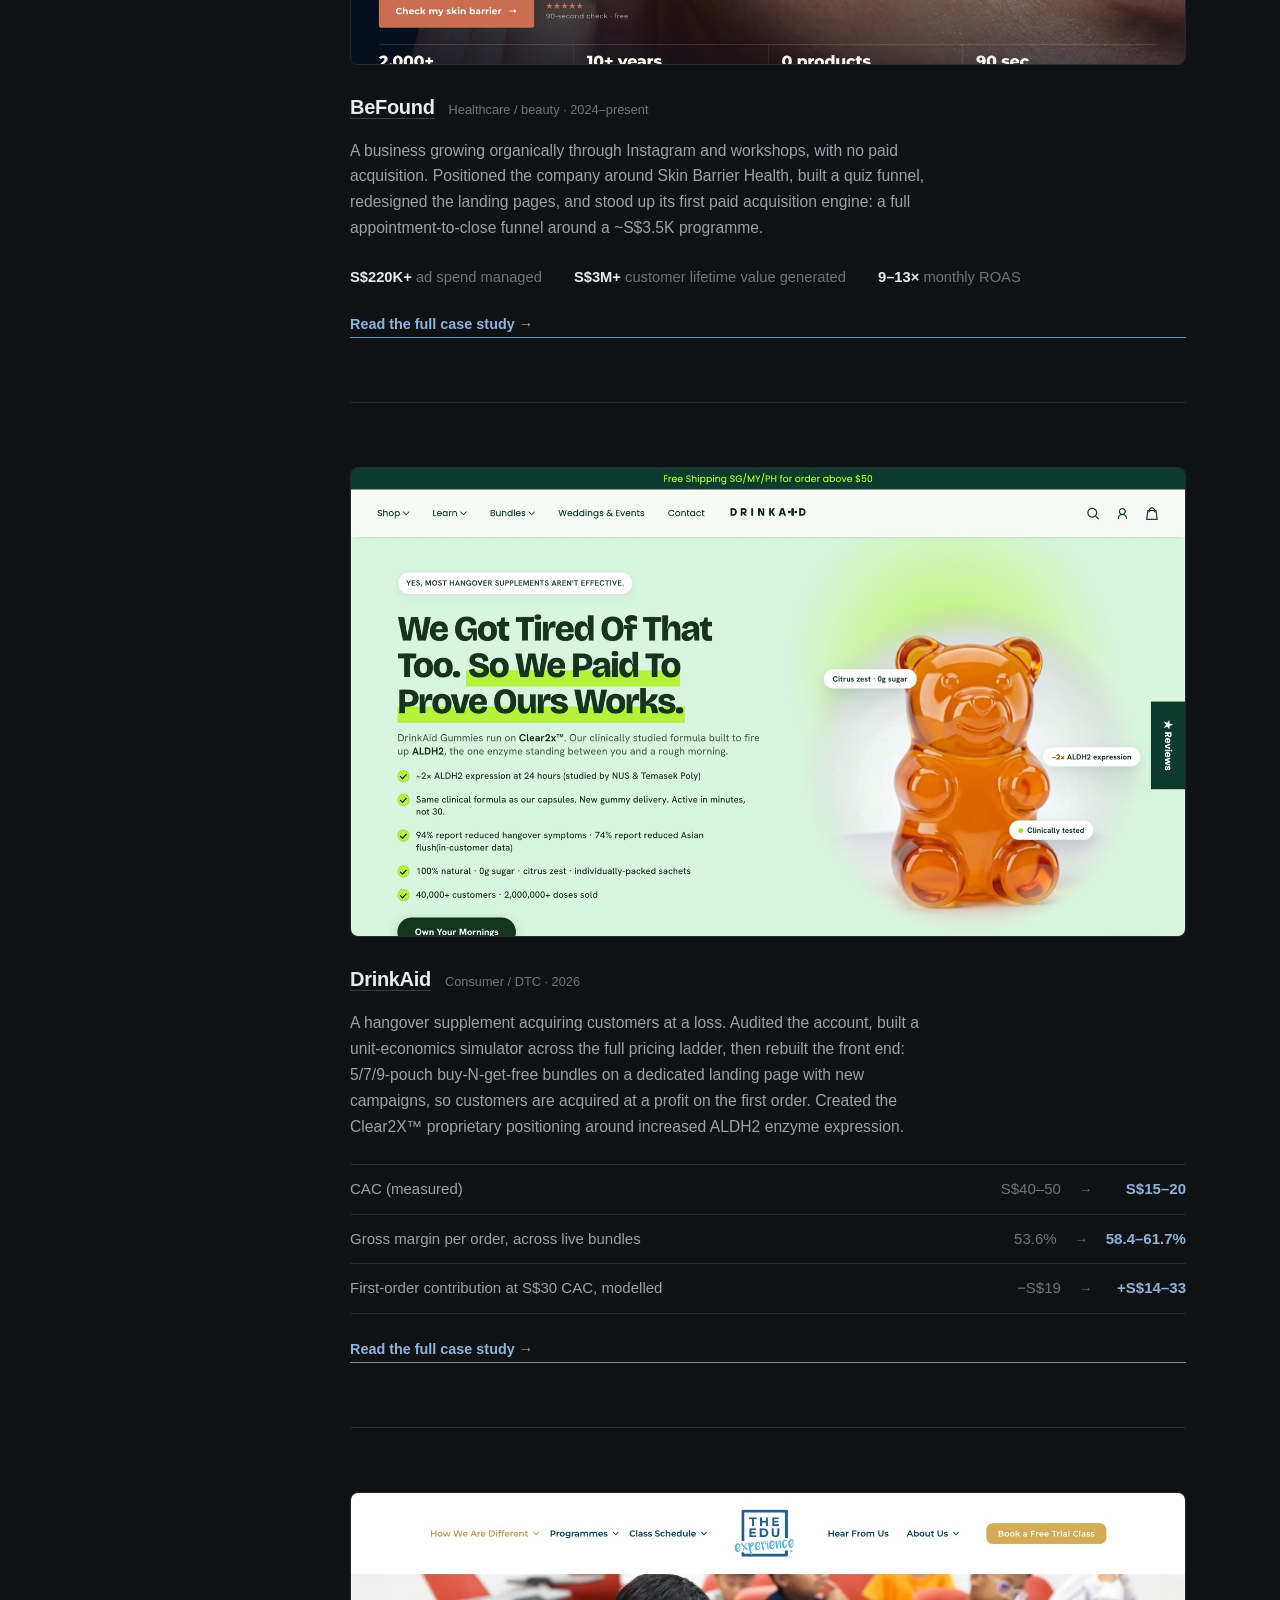
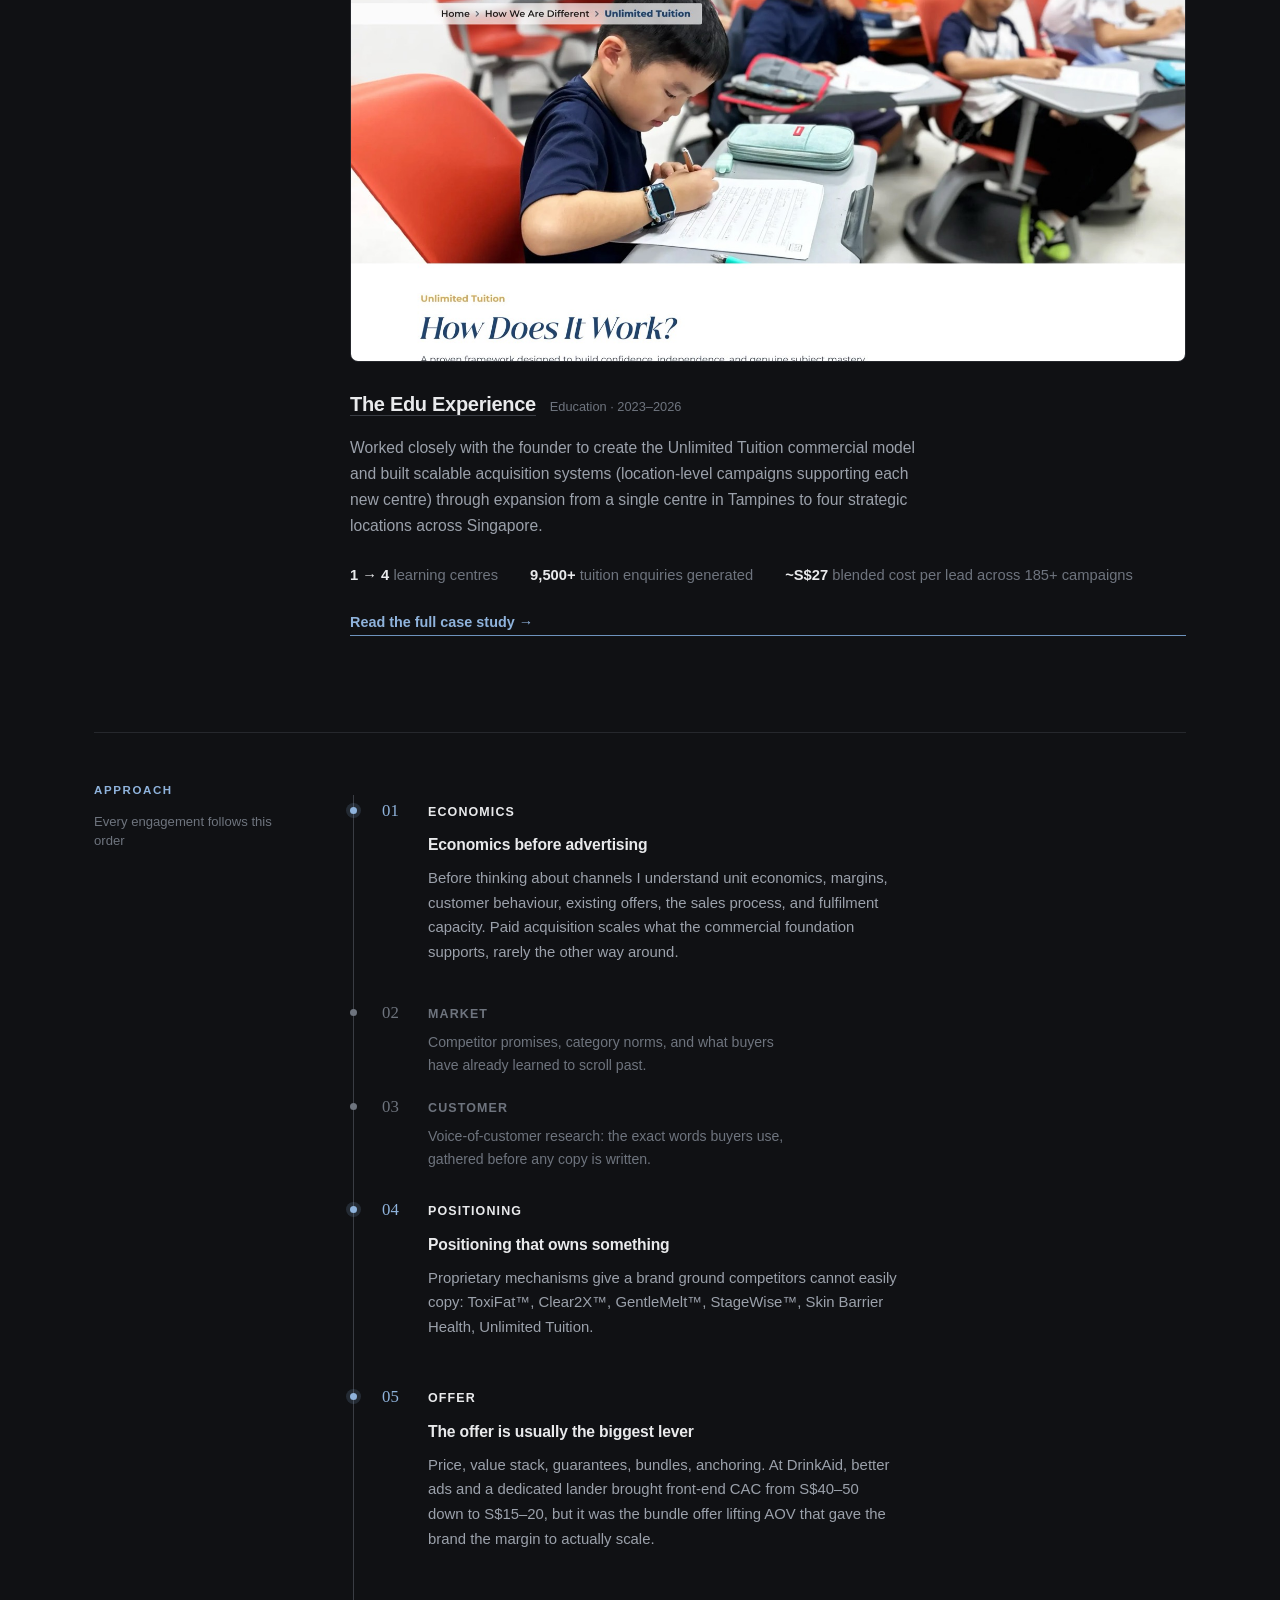
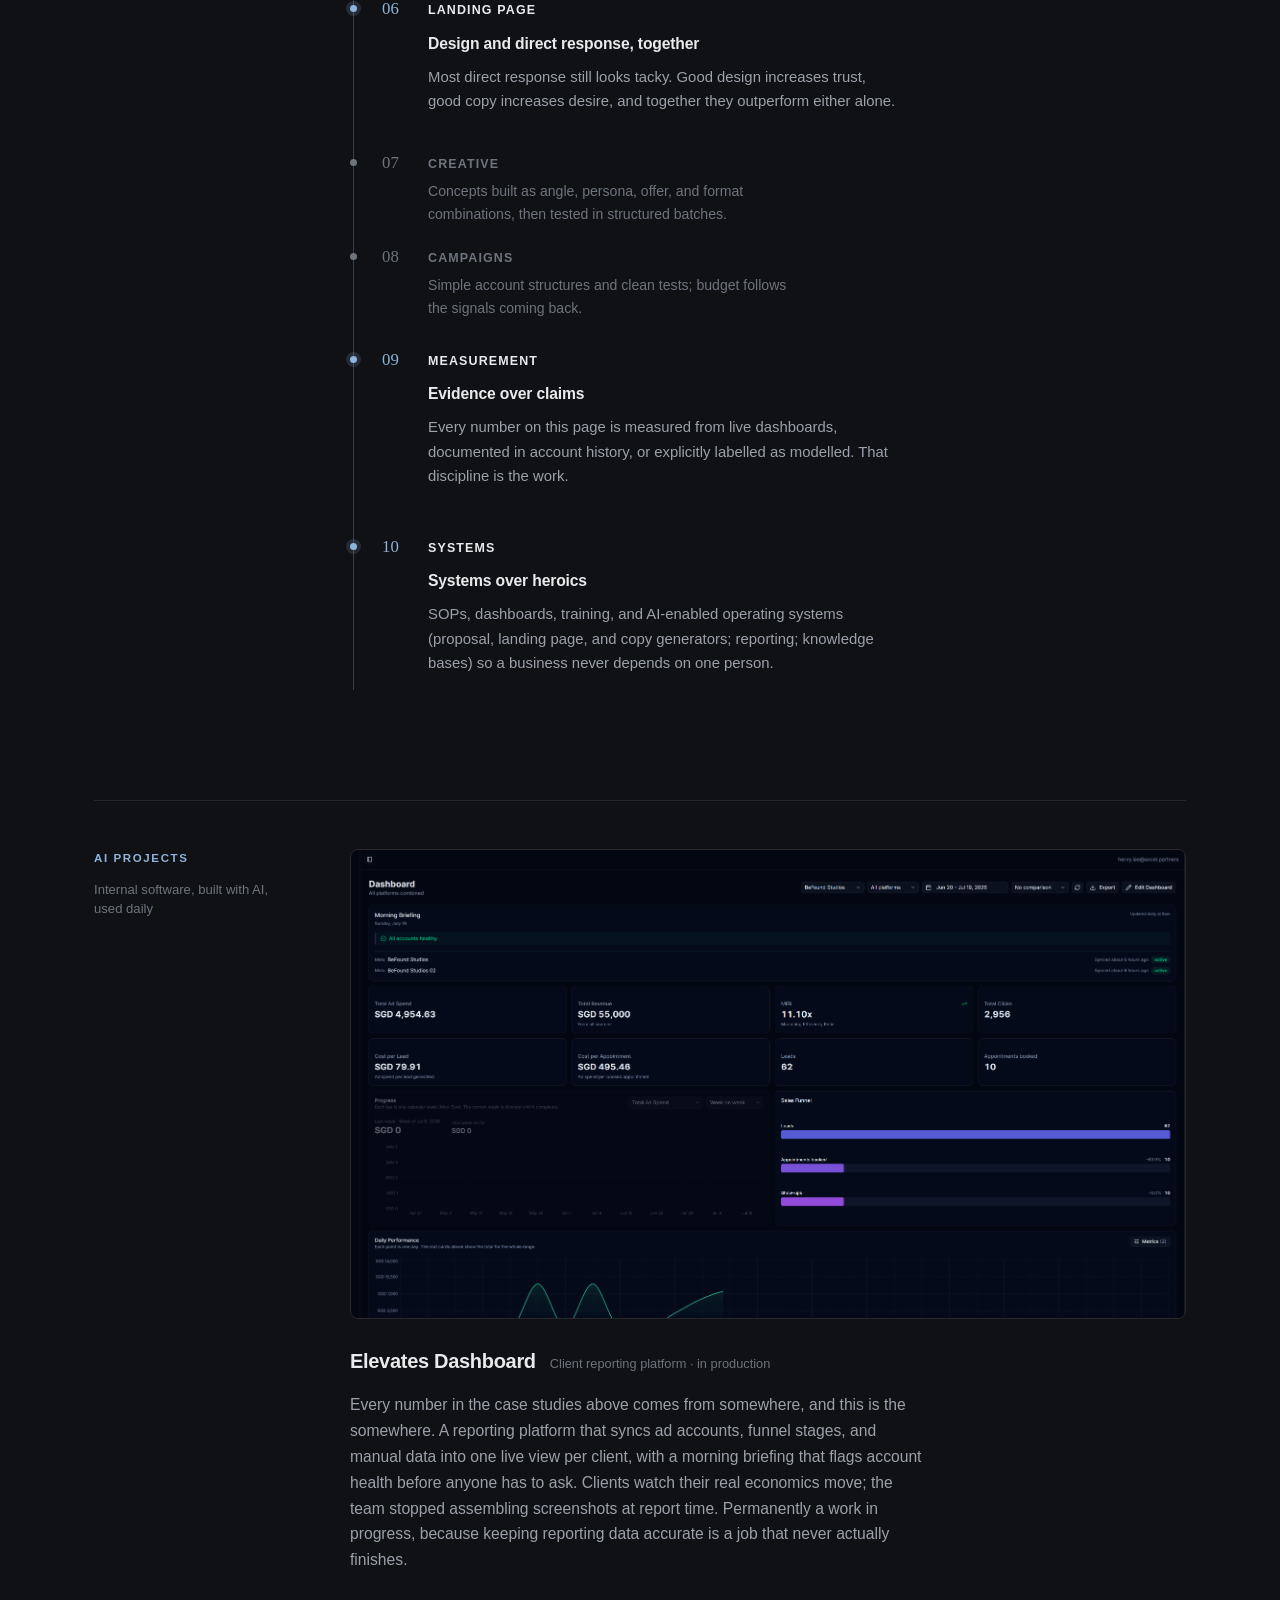
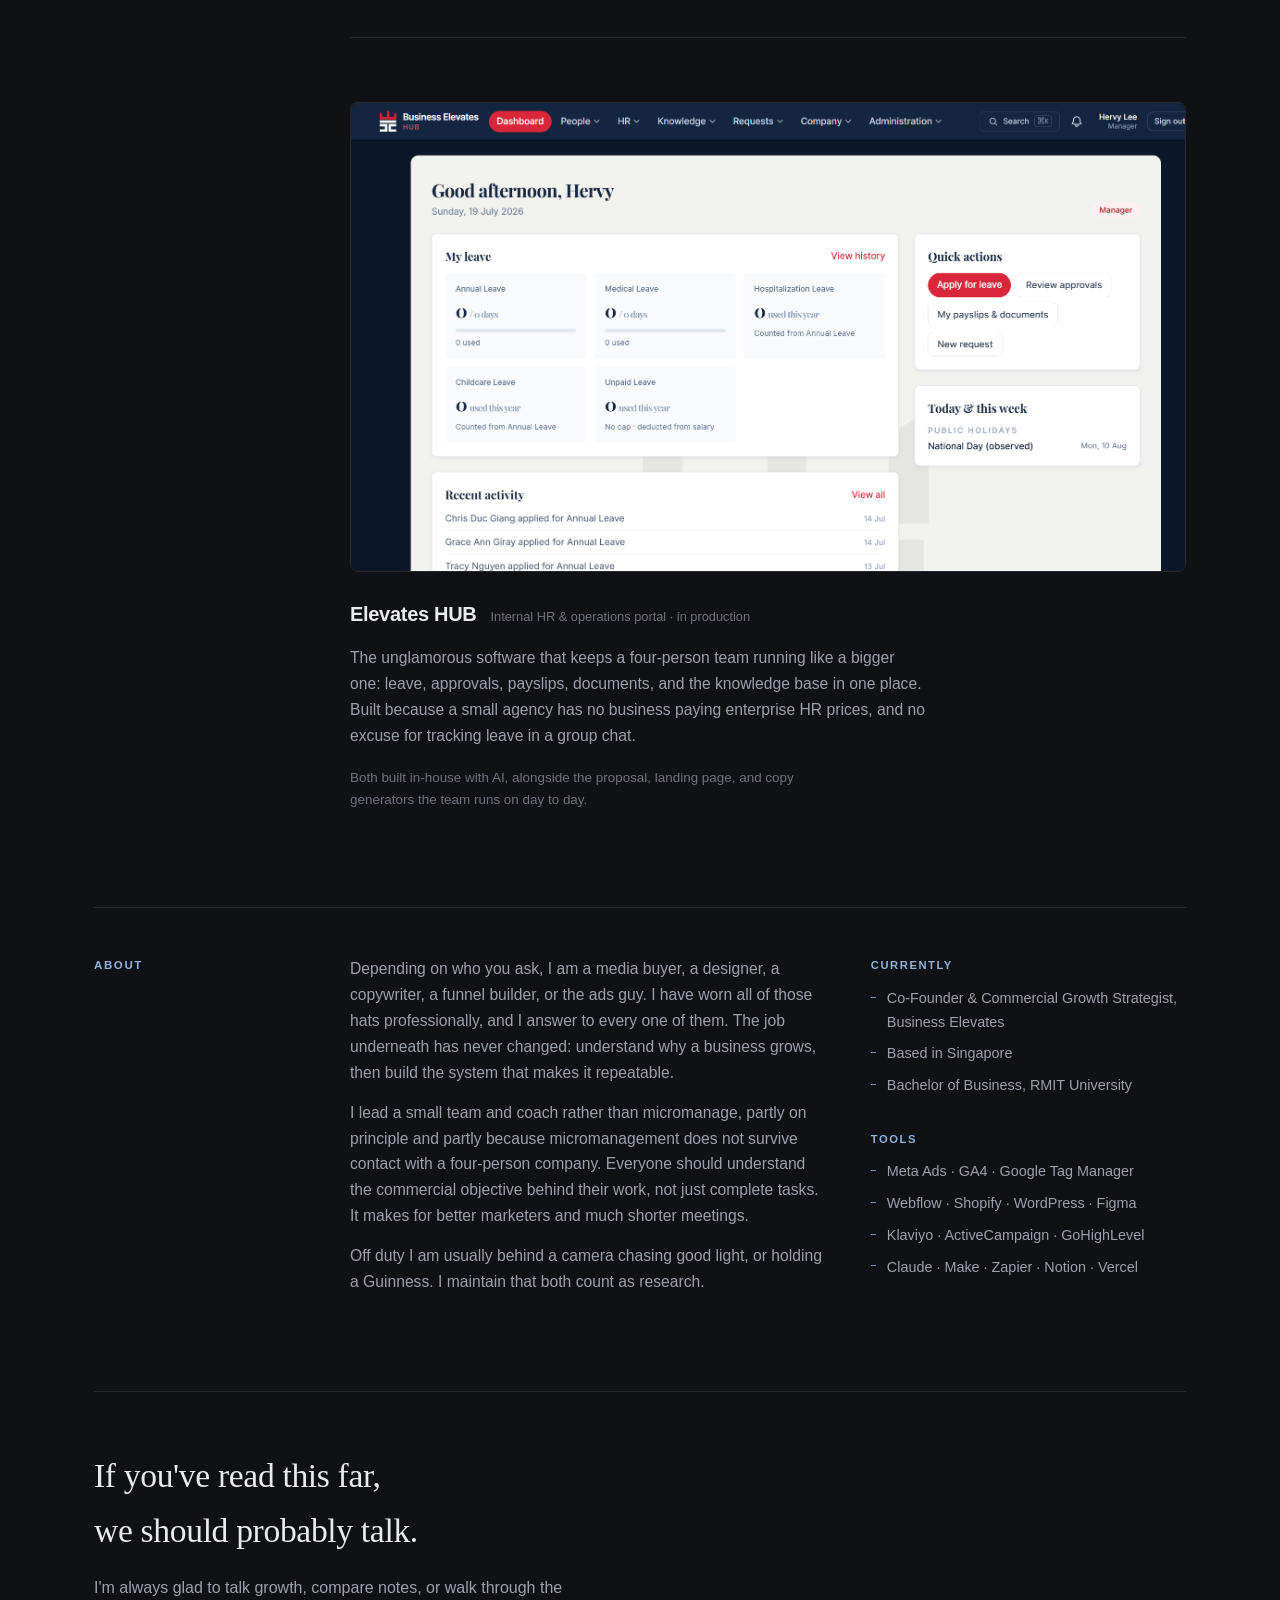
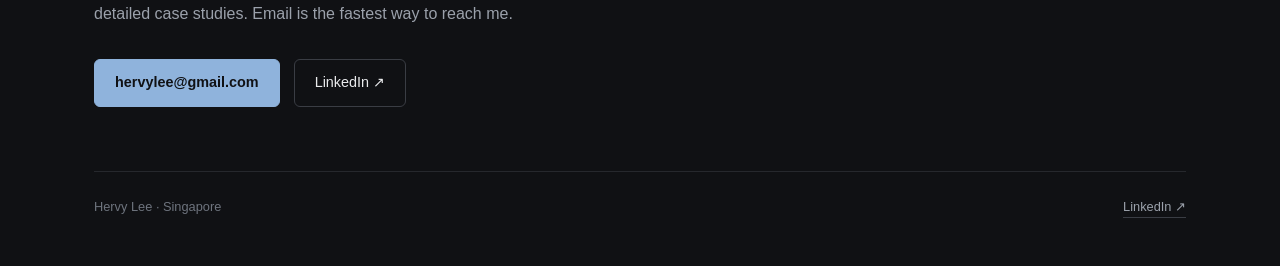
==== commit 337a36ea: "About: trim to three beats, lead with the multiple-hats line Co-Authored-By: Claude Fable 5 <noreply" ====
--- a/index.html
+++ b/index.html
@@ -209,8 +209,7 @@
     </div>
     <div class="about-grid">
       <div class="about reveal">
-        <p>I co-founded Business Elevates, a boutique growth agency in Singapore working with founder-led businesses across healthcare, beauty, education, and DTC eCommerce. The route here took the scenic way. I trained in direct response at GrowthTribe under Maneuver Marketing, co-founded Sense Digital doing property lead gen, then went deep inside Biohackk as their growth consultant. That client liked the work enough to co-found Business Elevates with me, which remains my favourite performance review.</p>
-        <p>I do not identify as a media buyer, a designer, or a copywriter, though I have been impersonating all three professionally for years. Some days the output is ads, some days it is landing pages, offers, or AI systems. Underneath, the job stays the same: understand why a business grows, then build the system that makes it repeatable.</p>
+        <p>Depending on who you ask, I am a media buyer, a designer, a copywriter, a funnel builder, or the ads guy. I have worn all of those hats professionally, and I answer to every one of them. The job underneath has never changed: understand why a business grows, then build the system that makes it repeatable.</p>
         <p>I lead a small team and coach rather than micromanage, partly on principle and partly because micromanagement does not survive contact with a four-person company. Everyone should understand the commercial objective behind their work, not just complete tasks. It makes for better marketers and much shorter meetings.</p>
         <p>Off duty I am usually behind a camera chasing good light, or holding a Guinness. I maintain that both count as research.</p>
       </div>
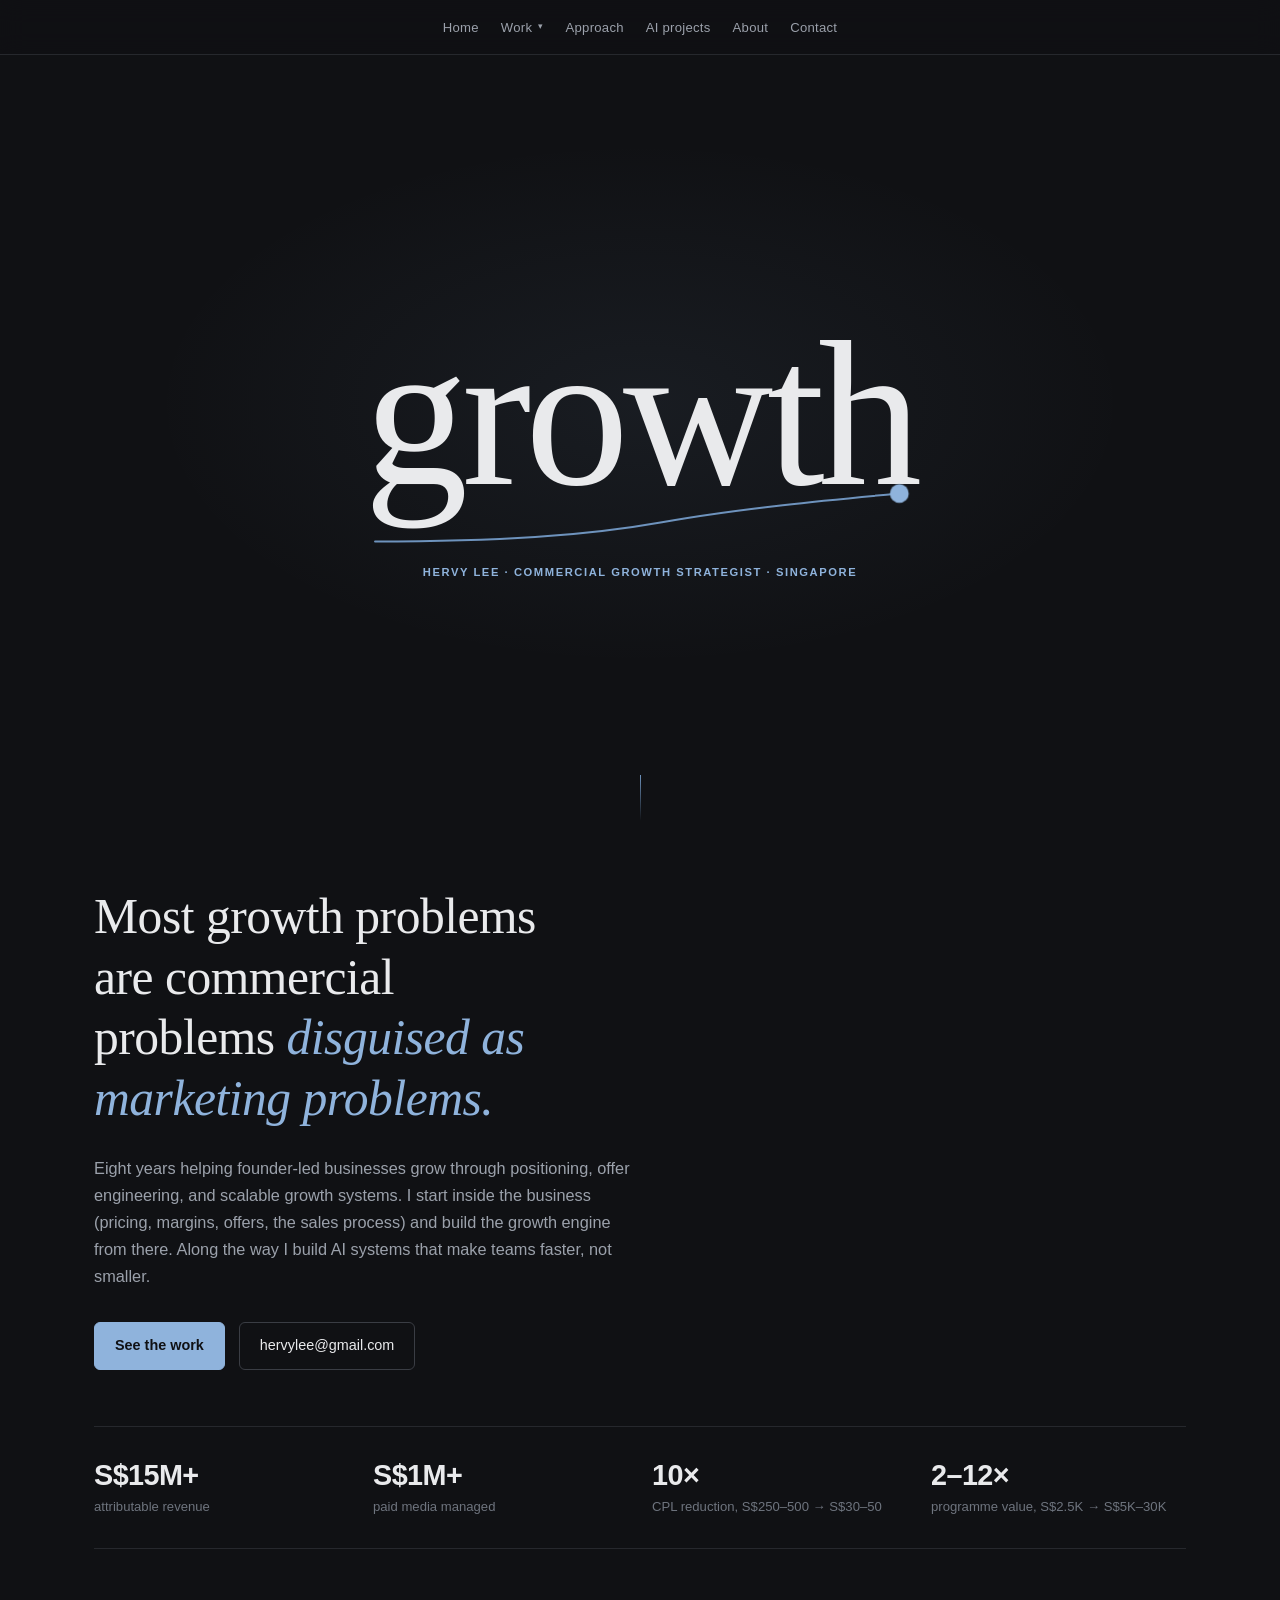
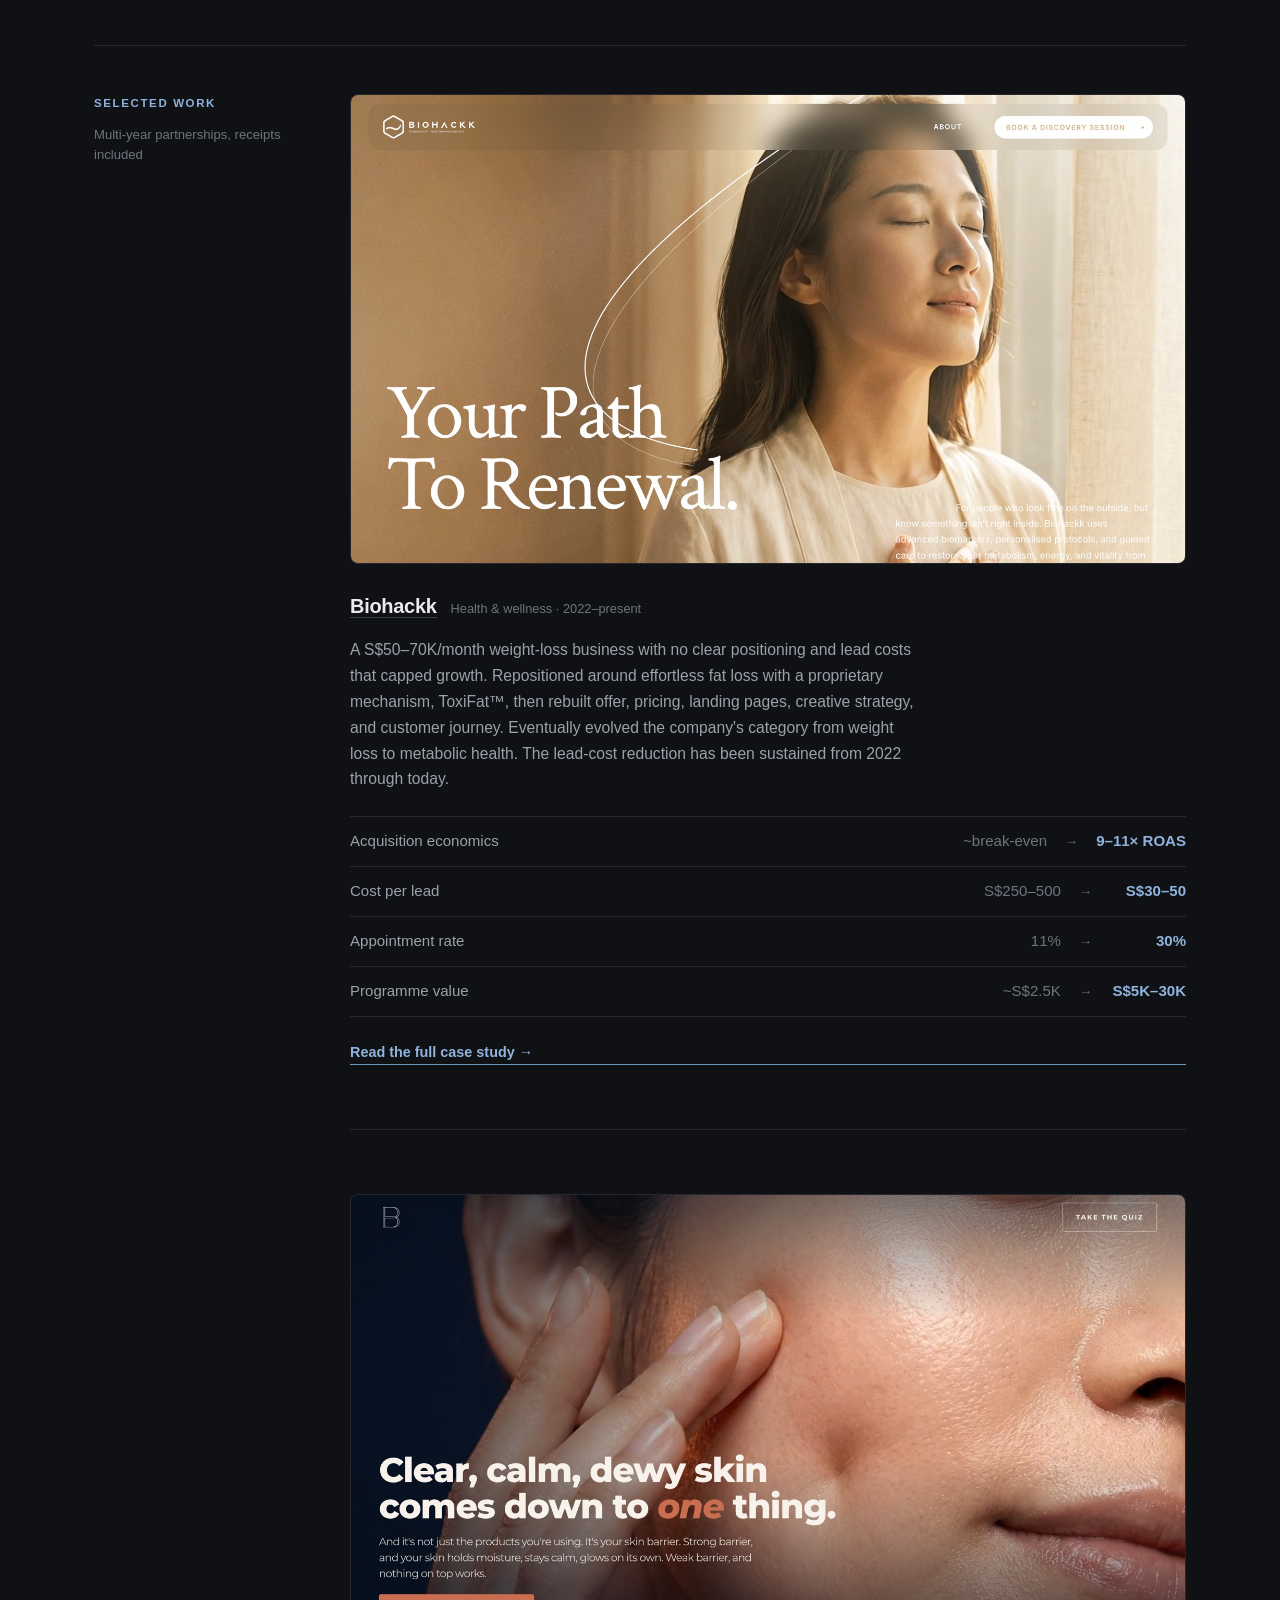
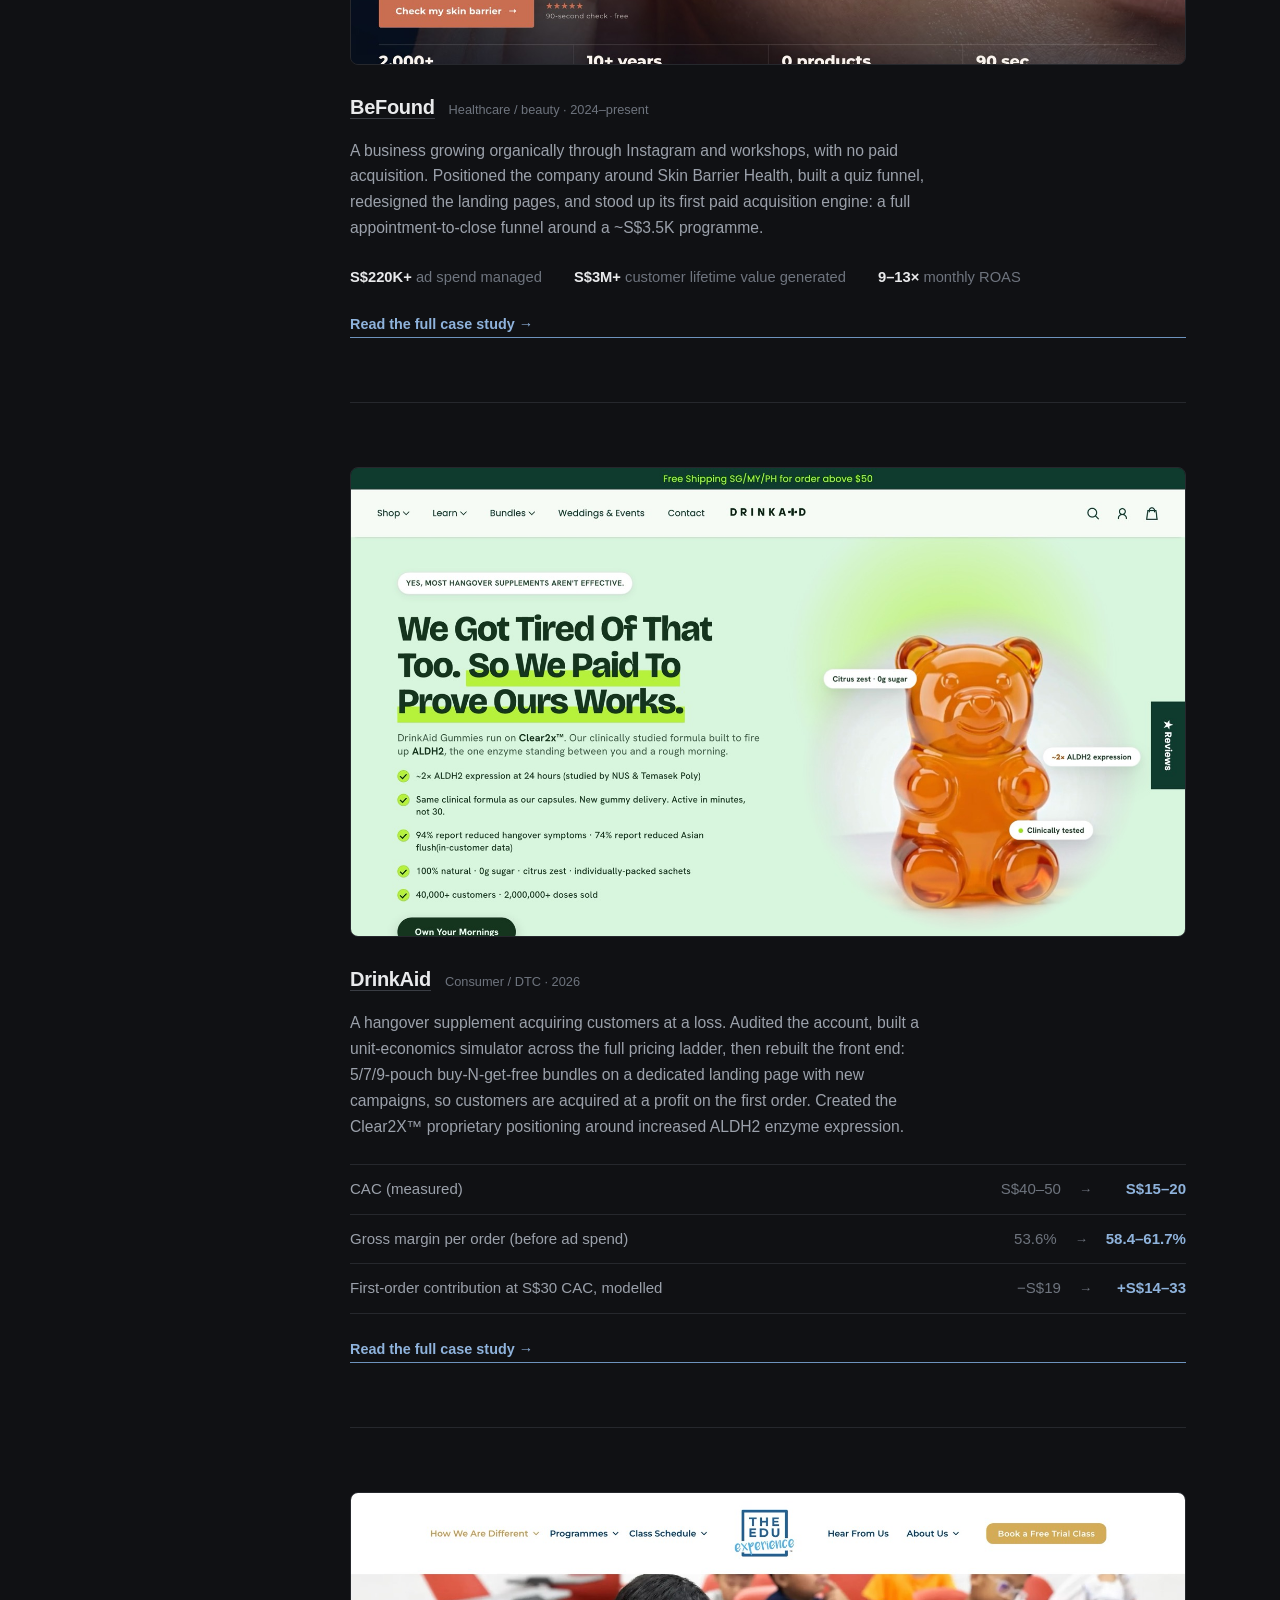
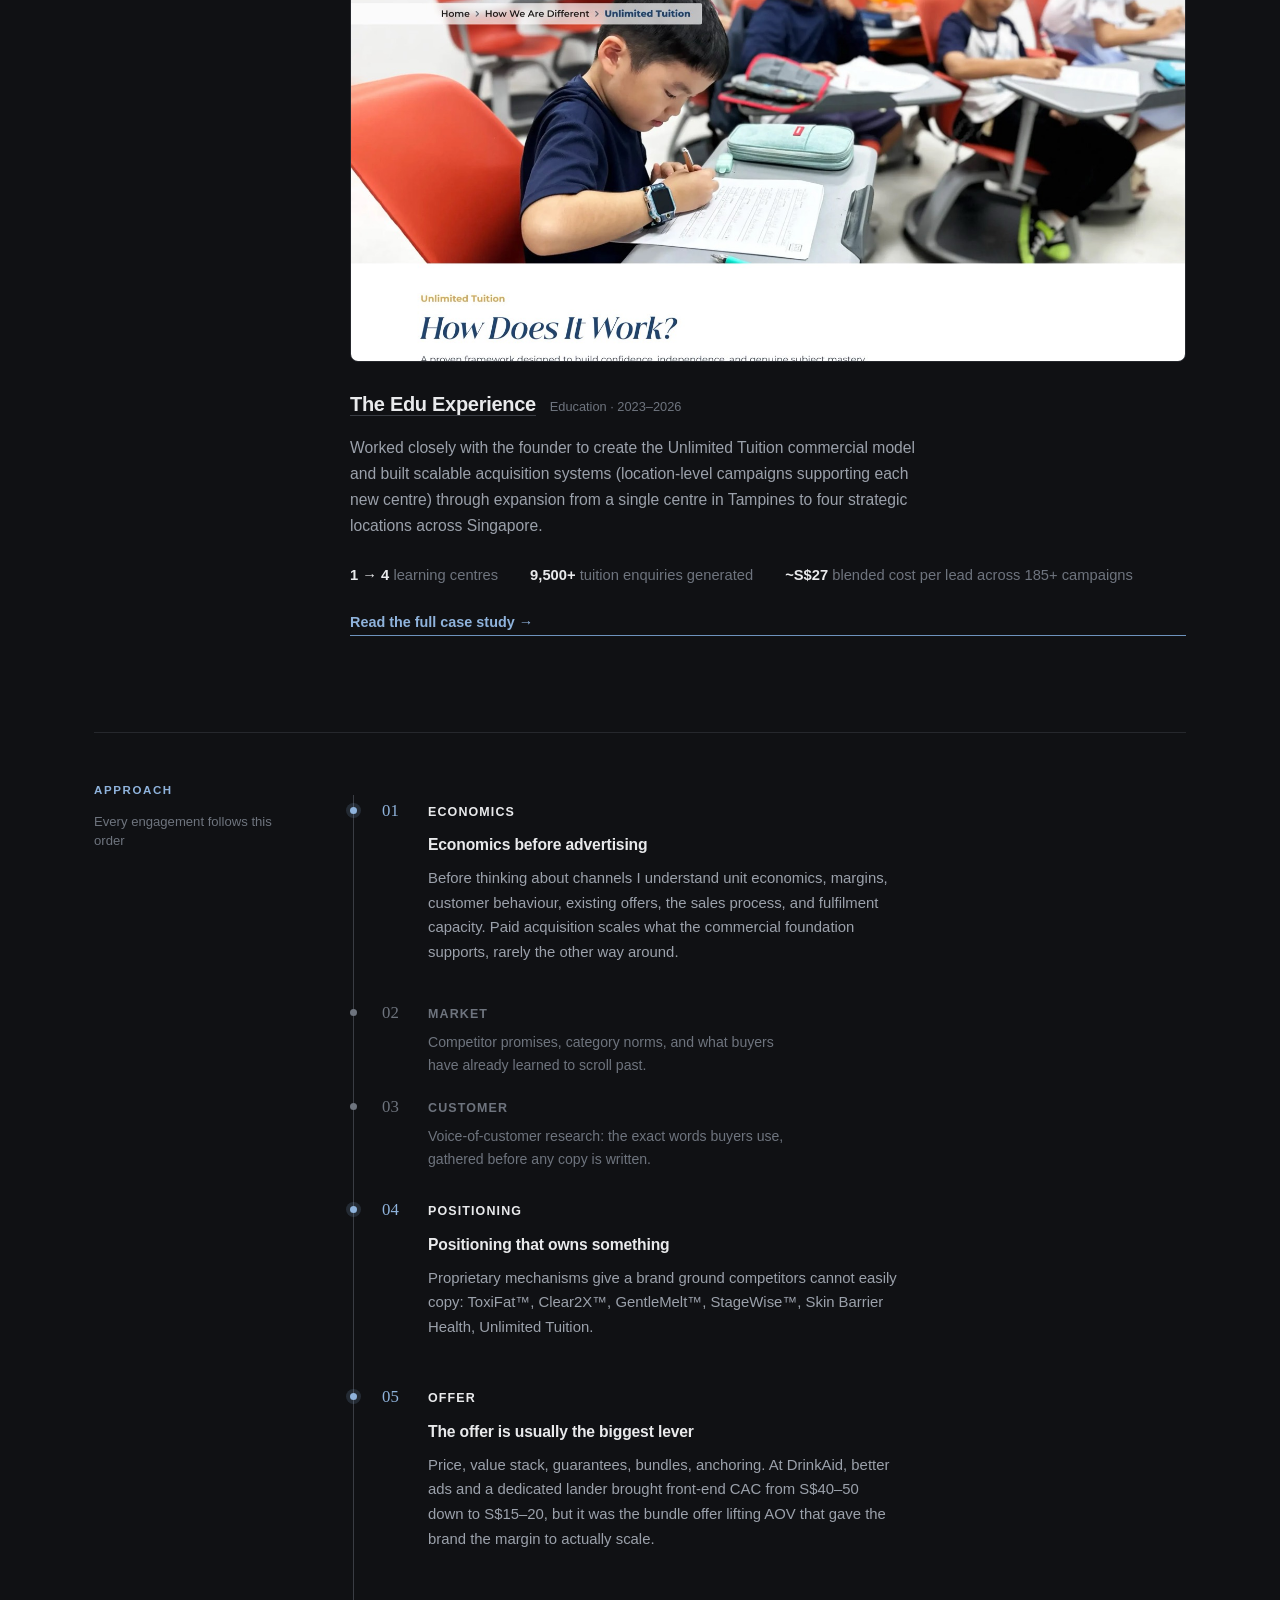
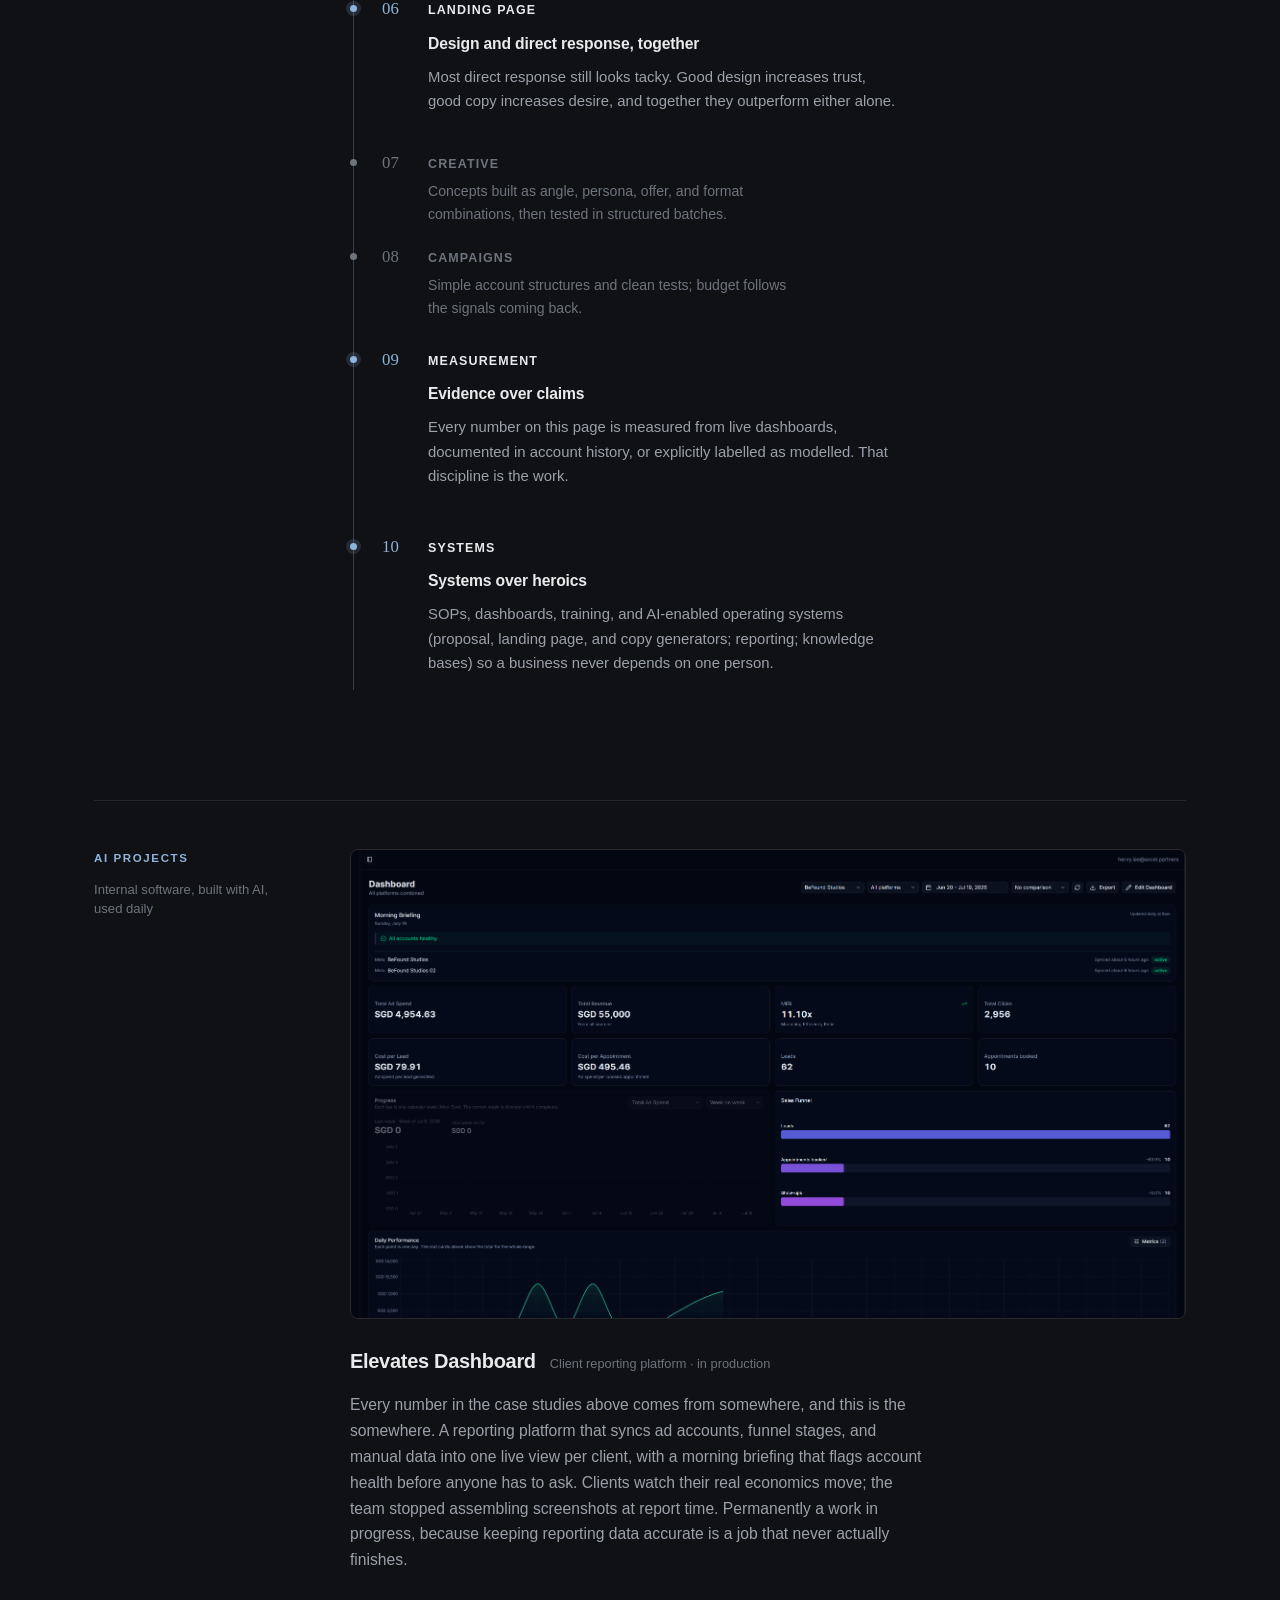
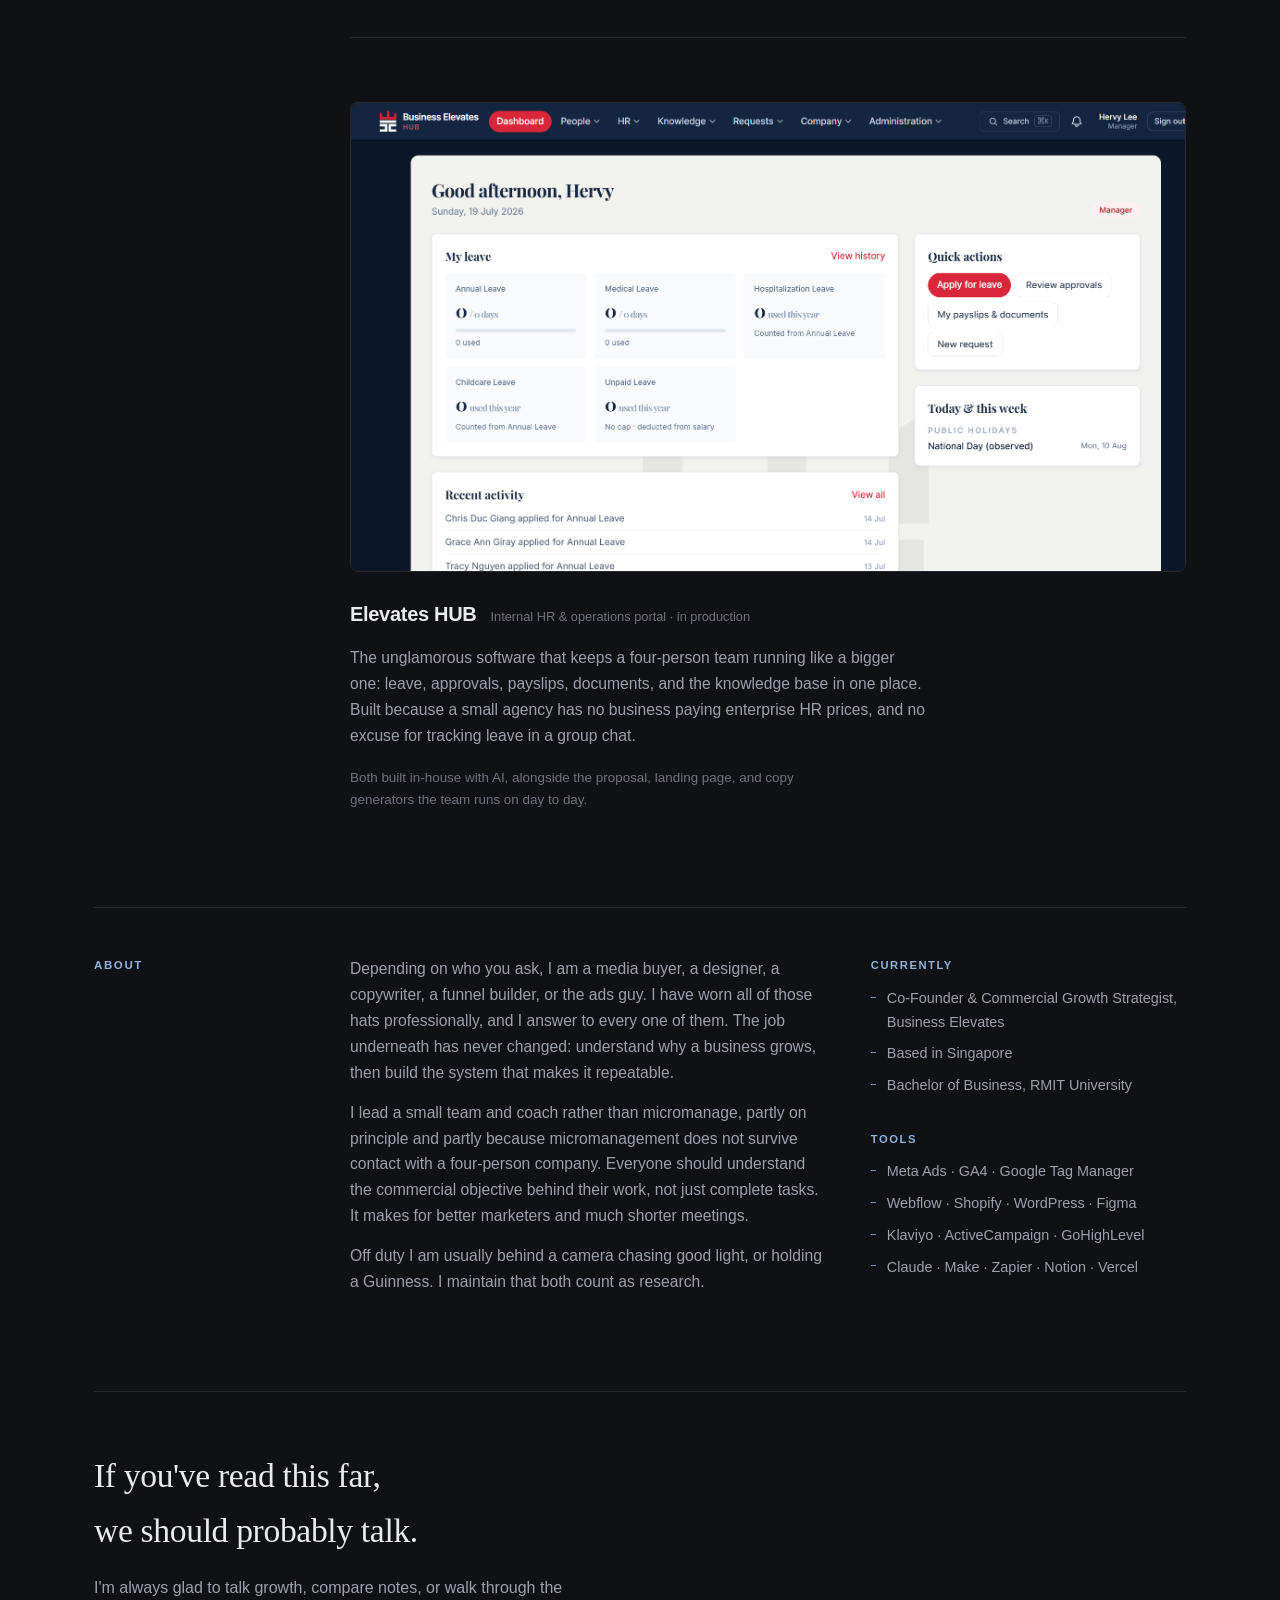
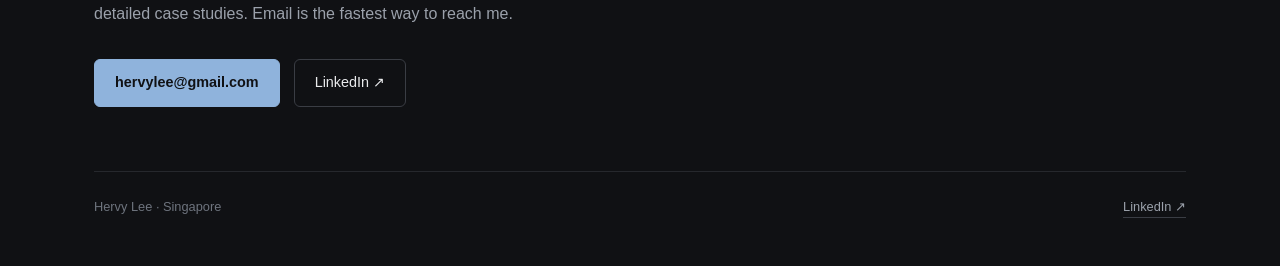
==== commit b2f826c4: "DrinkAid margin rows: label as before-ad-spend, footnote explains the S$11 gross profit vs CAC gap C" ====
--- a/index.html
+++ b/index.html
@@ -97,7 +97,7 @@
       <p class="story">A hangover supplement acquiring customers at a loss. Audited the account, built a unit-economics simulator across the full pricing ladder, then rebuilt the front end: 5/7/9-pouch buy-N-get-free bundles on a dedicated landing page with new campaigns, so customers are acquired at a profit on the first order. Created the Clear2X™ proprietary positioning around increased ALDH2 enzyme expression.</p>
       <div class="deltas">
         <div class="delta"><span class="what">CAC (measured)</span><span class="from">S$40–50</span><span class="arrow">→</span><span class="to">S$15–20</span></div>
-        <div class="delta"><span class="what">Gross margin per order, across live bundles</span><span class="from">53.6%</span><span class="arrow">→</span><span class="to">58.4–61.7%</span></div>
+        <div class="delta"><span class="what">Gross margin per order (before ad spend)</span><span class="from">53.6%</span><span class="arrow">→</span><span class="to">58.4–61.7%</span></div>
         <div class="delta"><span class="what">First-order contribution at S$30 CAC, modelled</span><span class="from">−S$19</span><span class="arrow">→</span><span class="to">+S$14–33</span></div>
       </div>
       <a class="case-link" href="work/drinkaid.html">Read the full case study →</a>
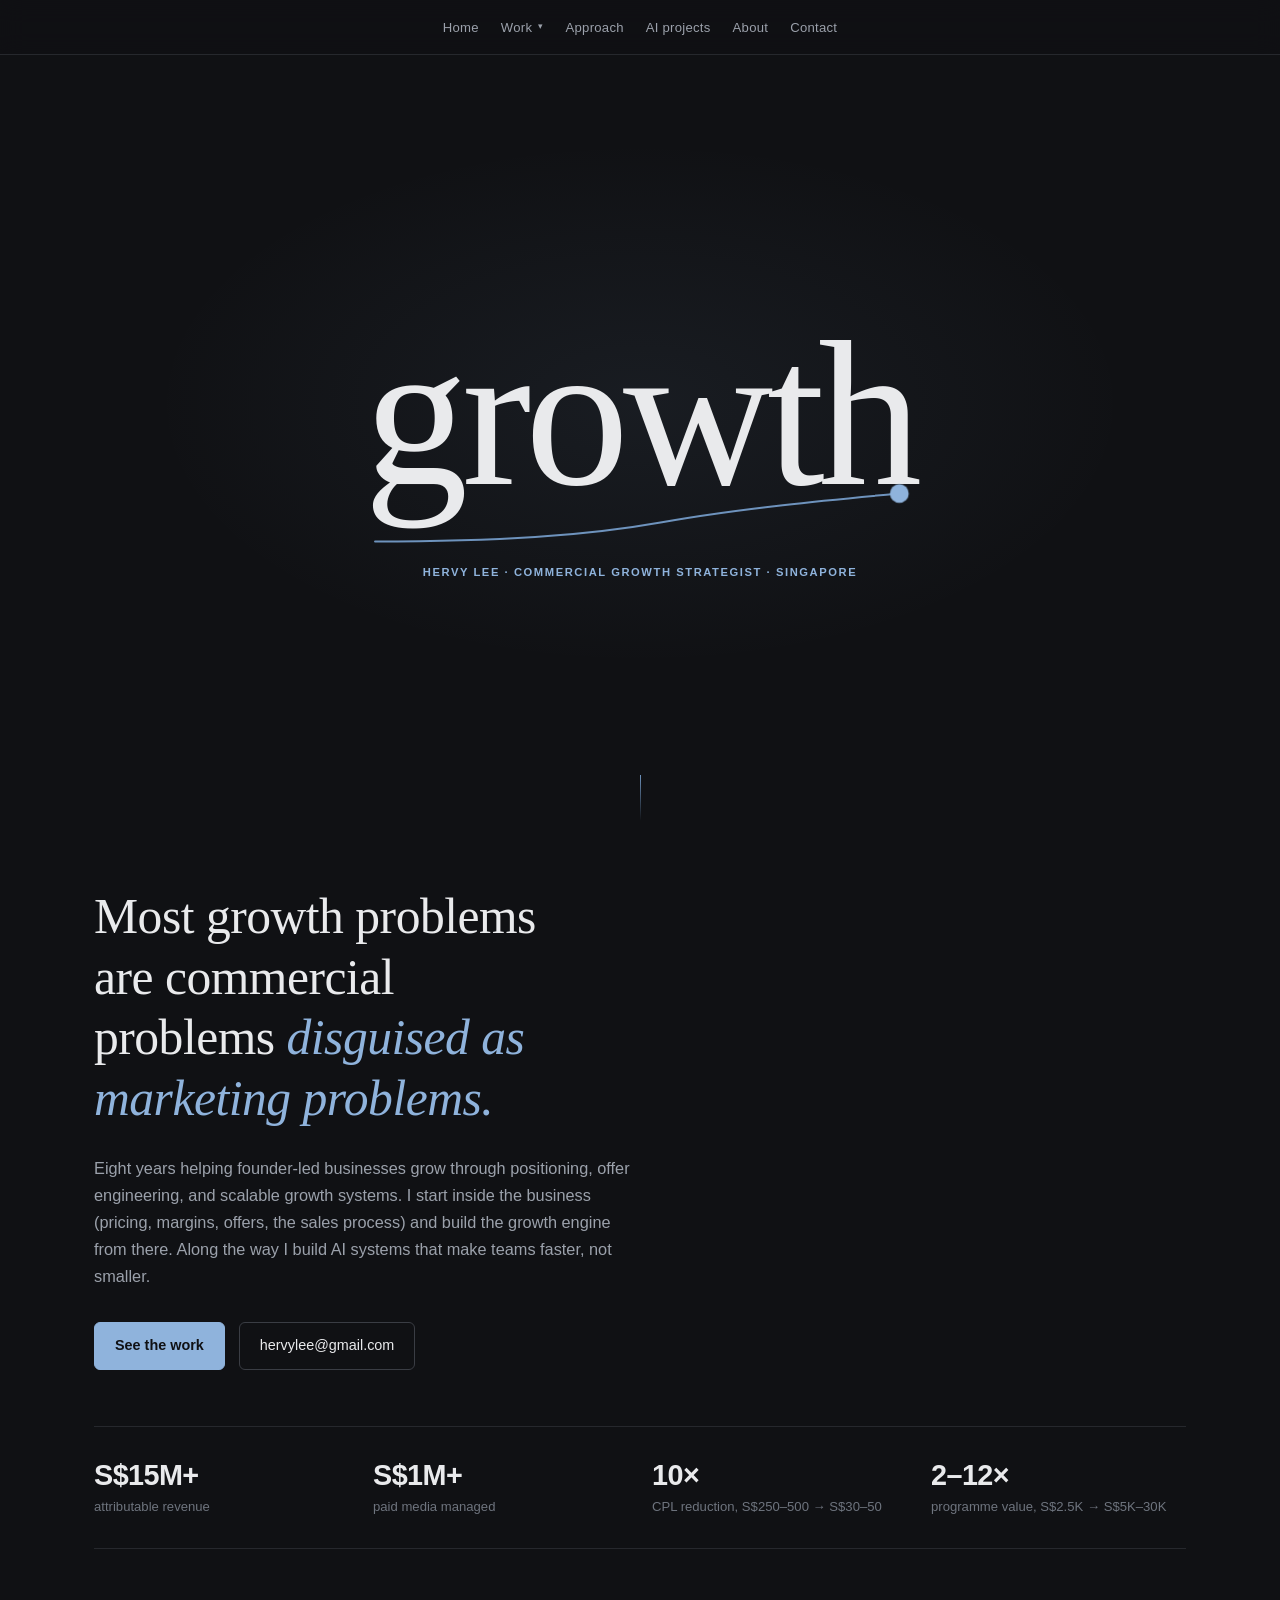
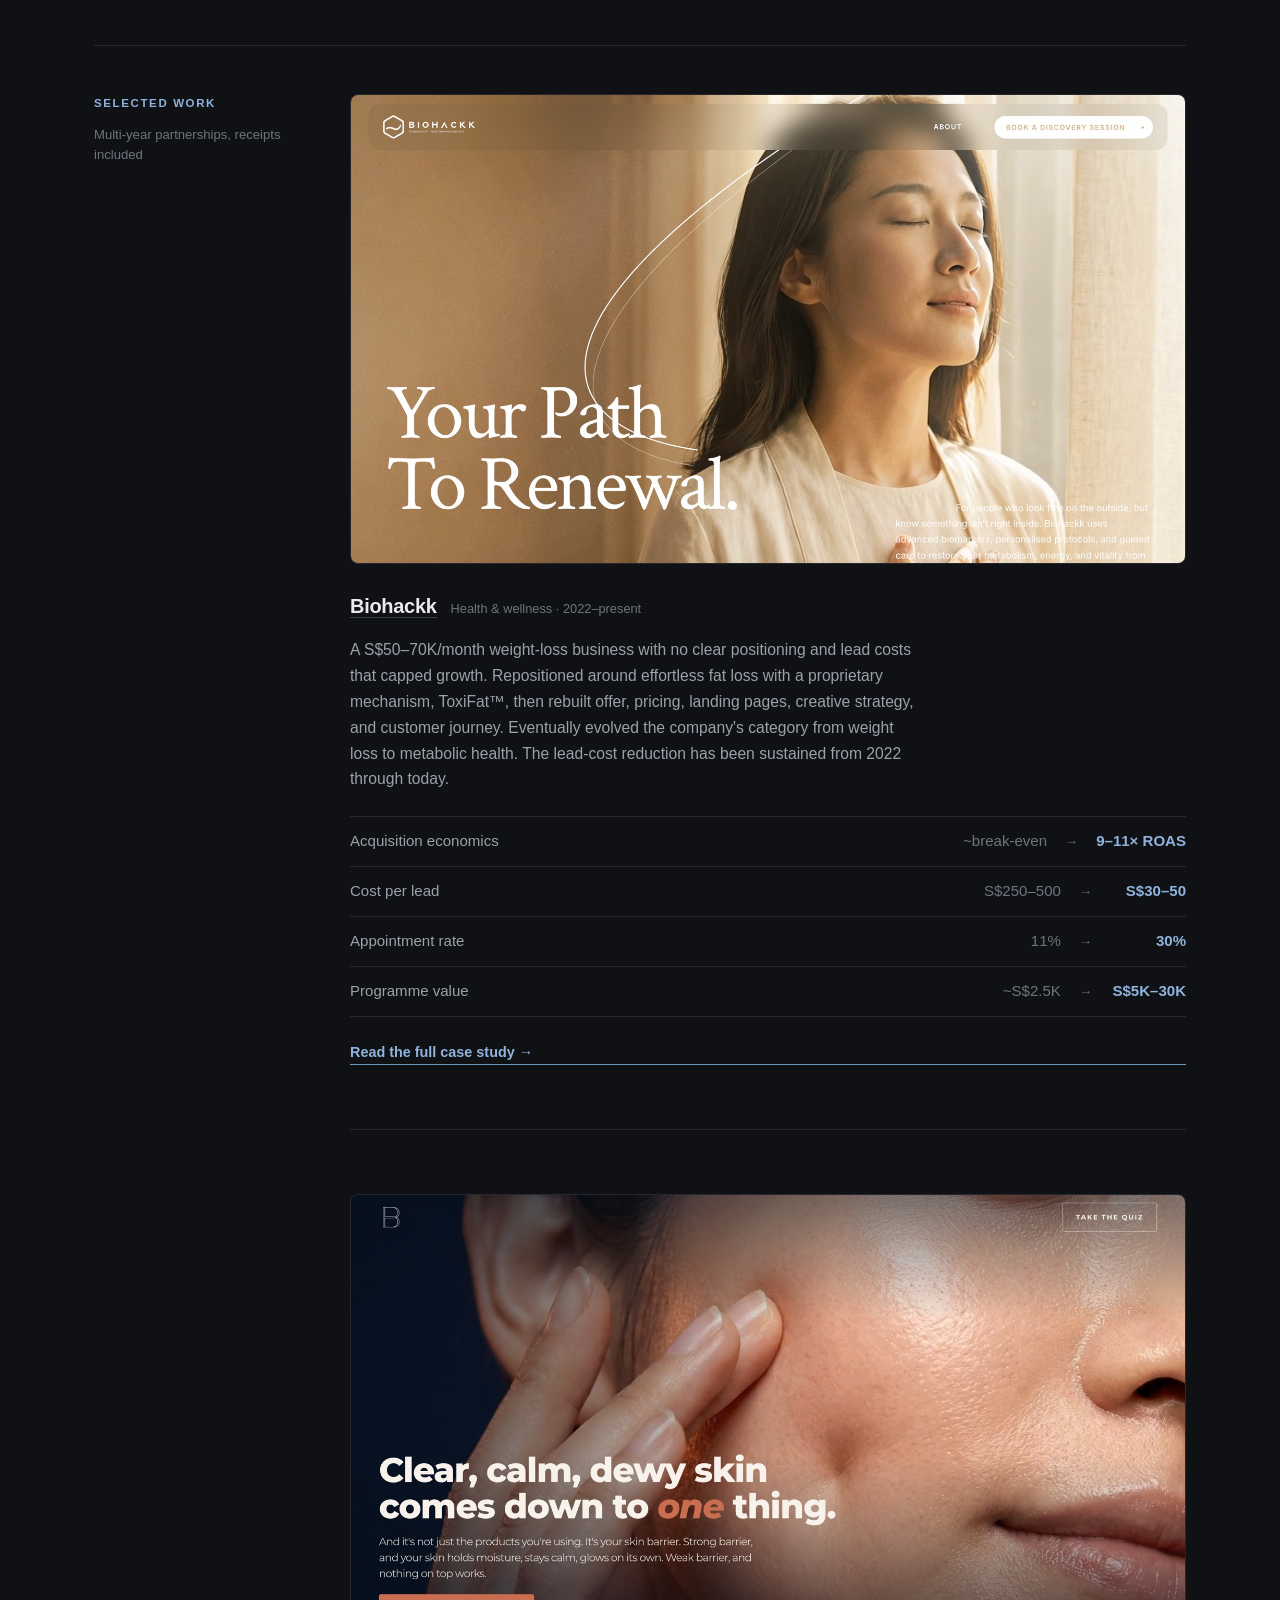
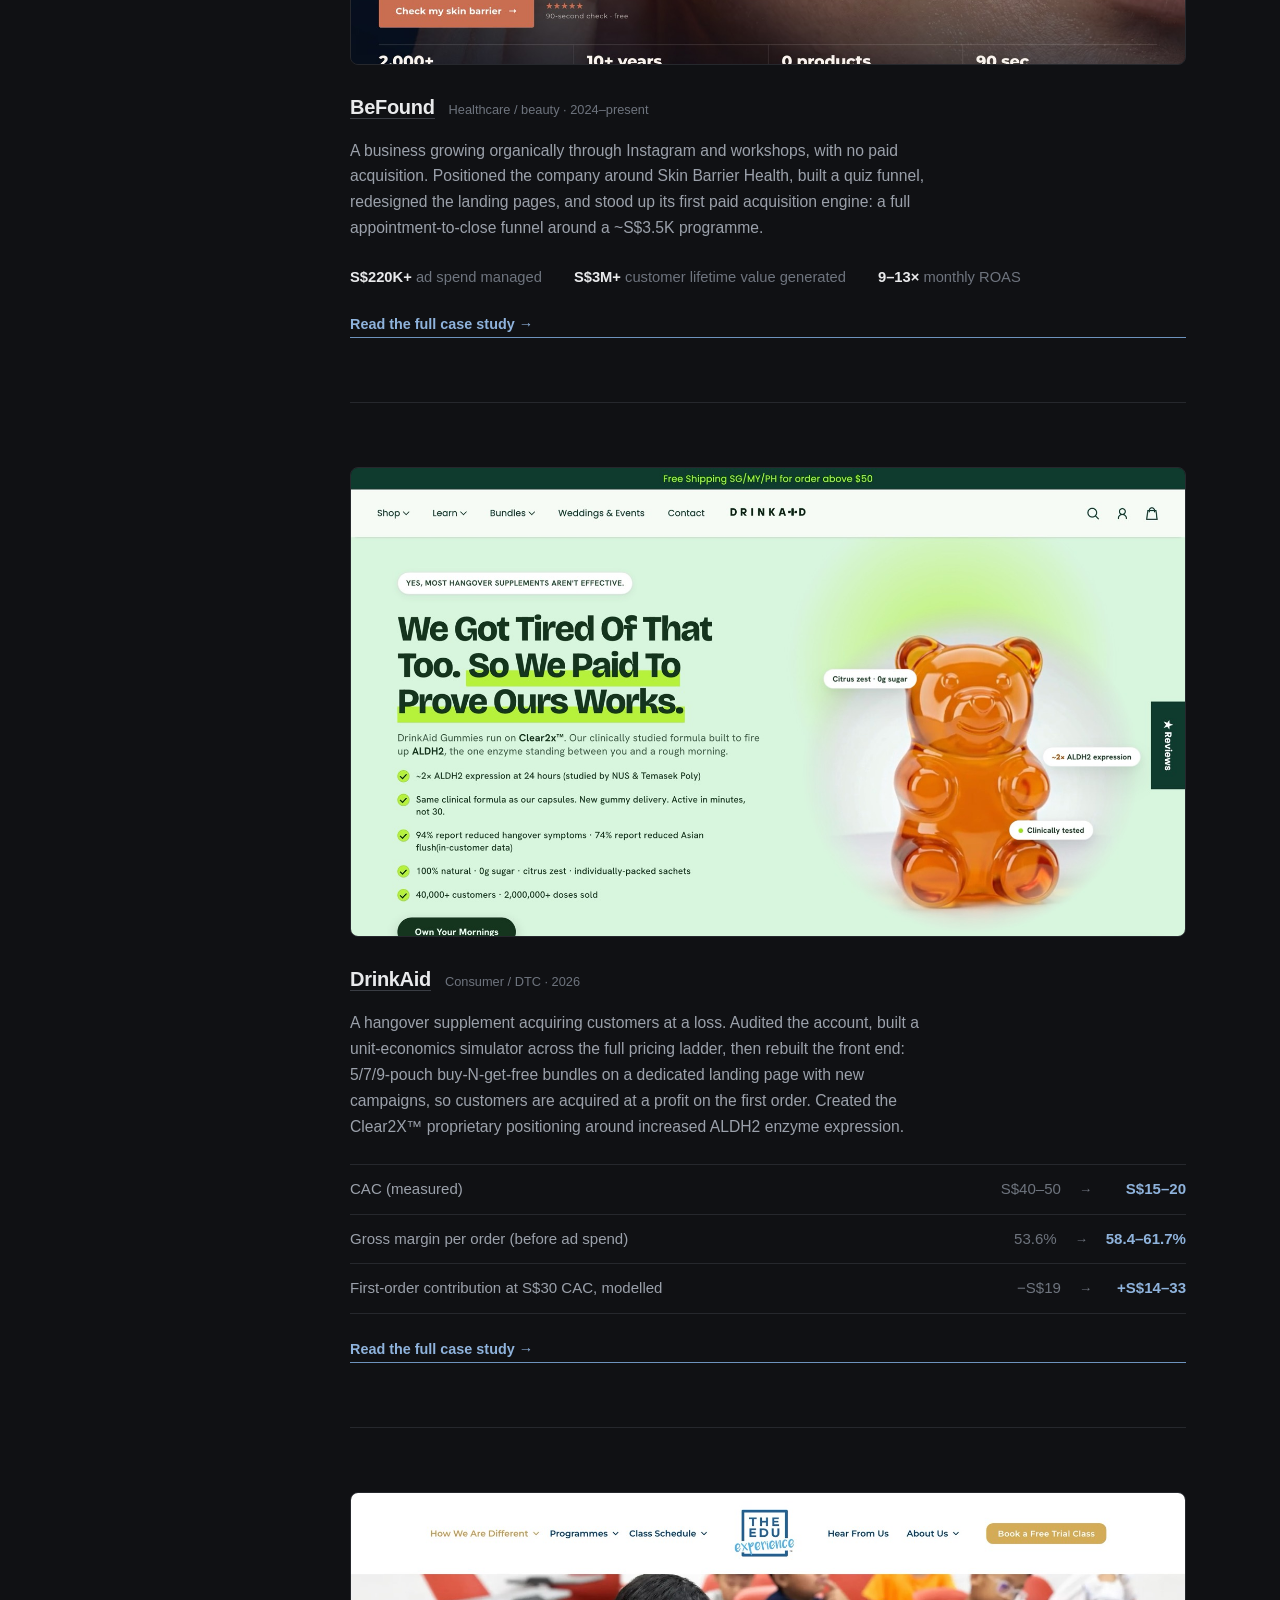
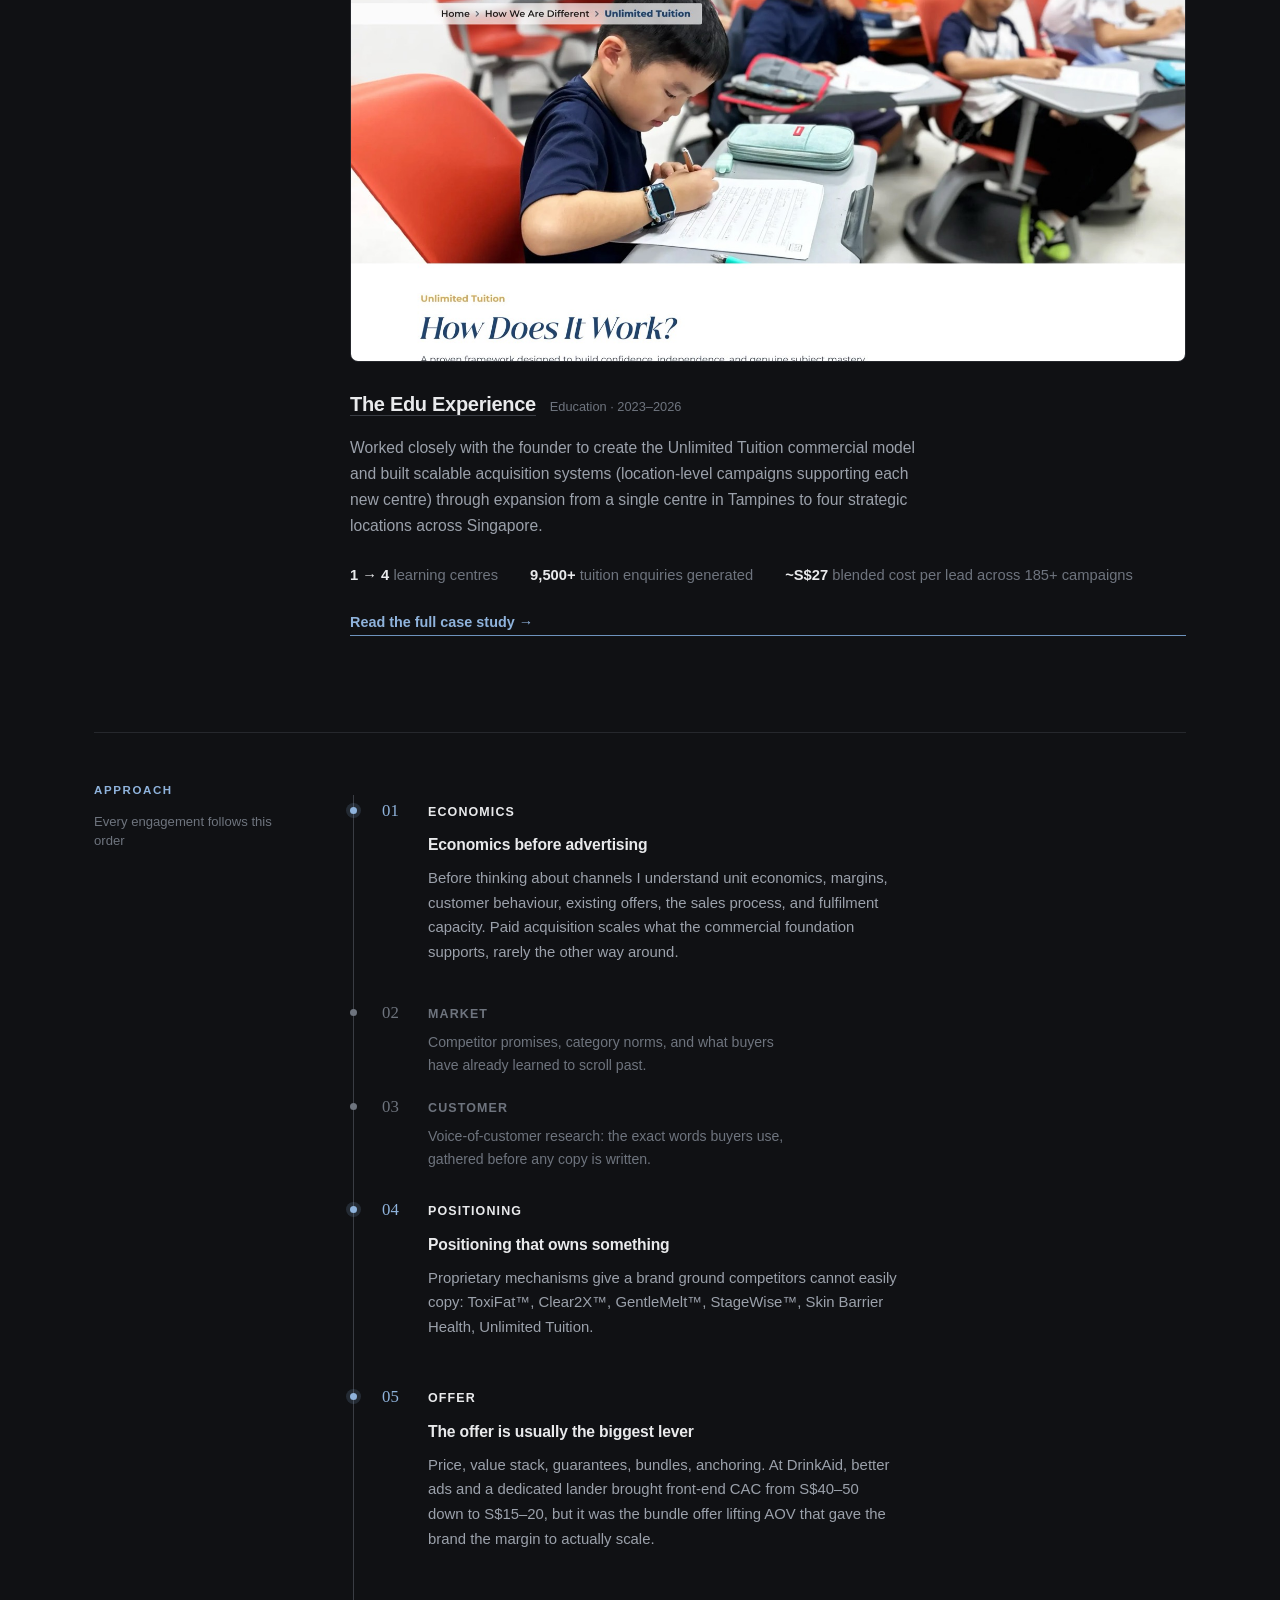
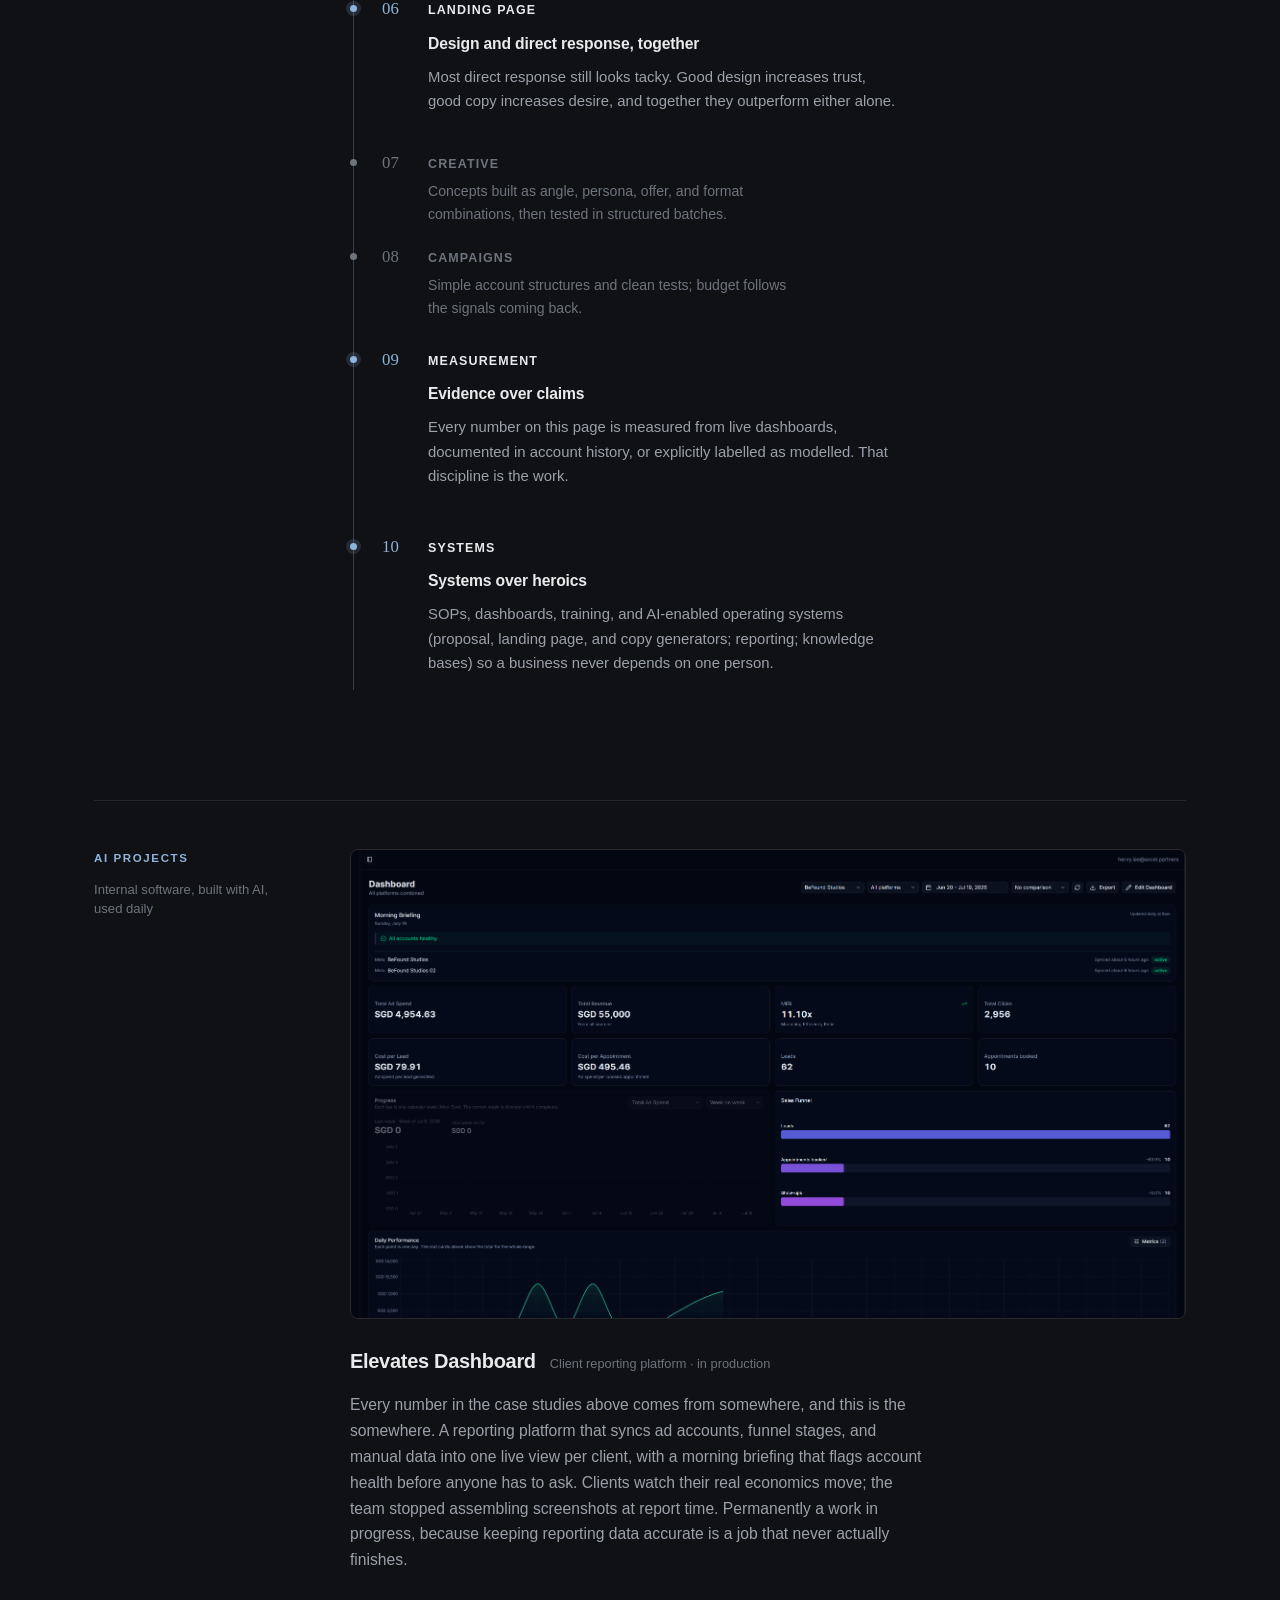
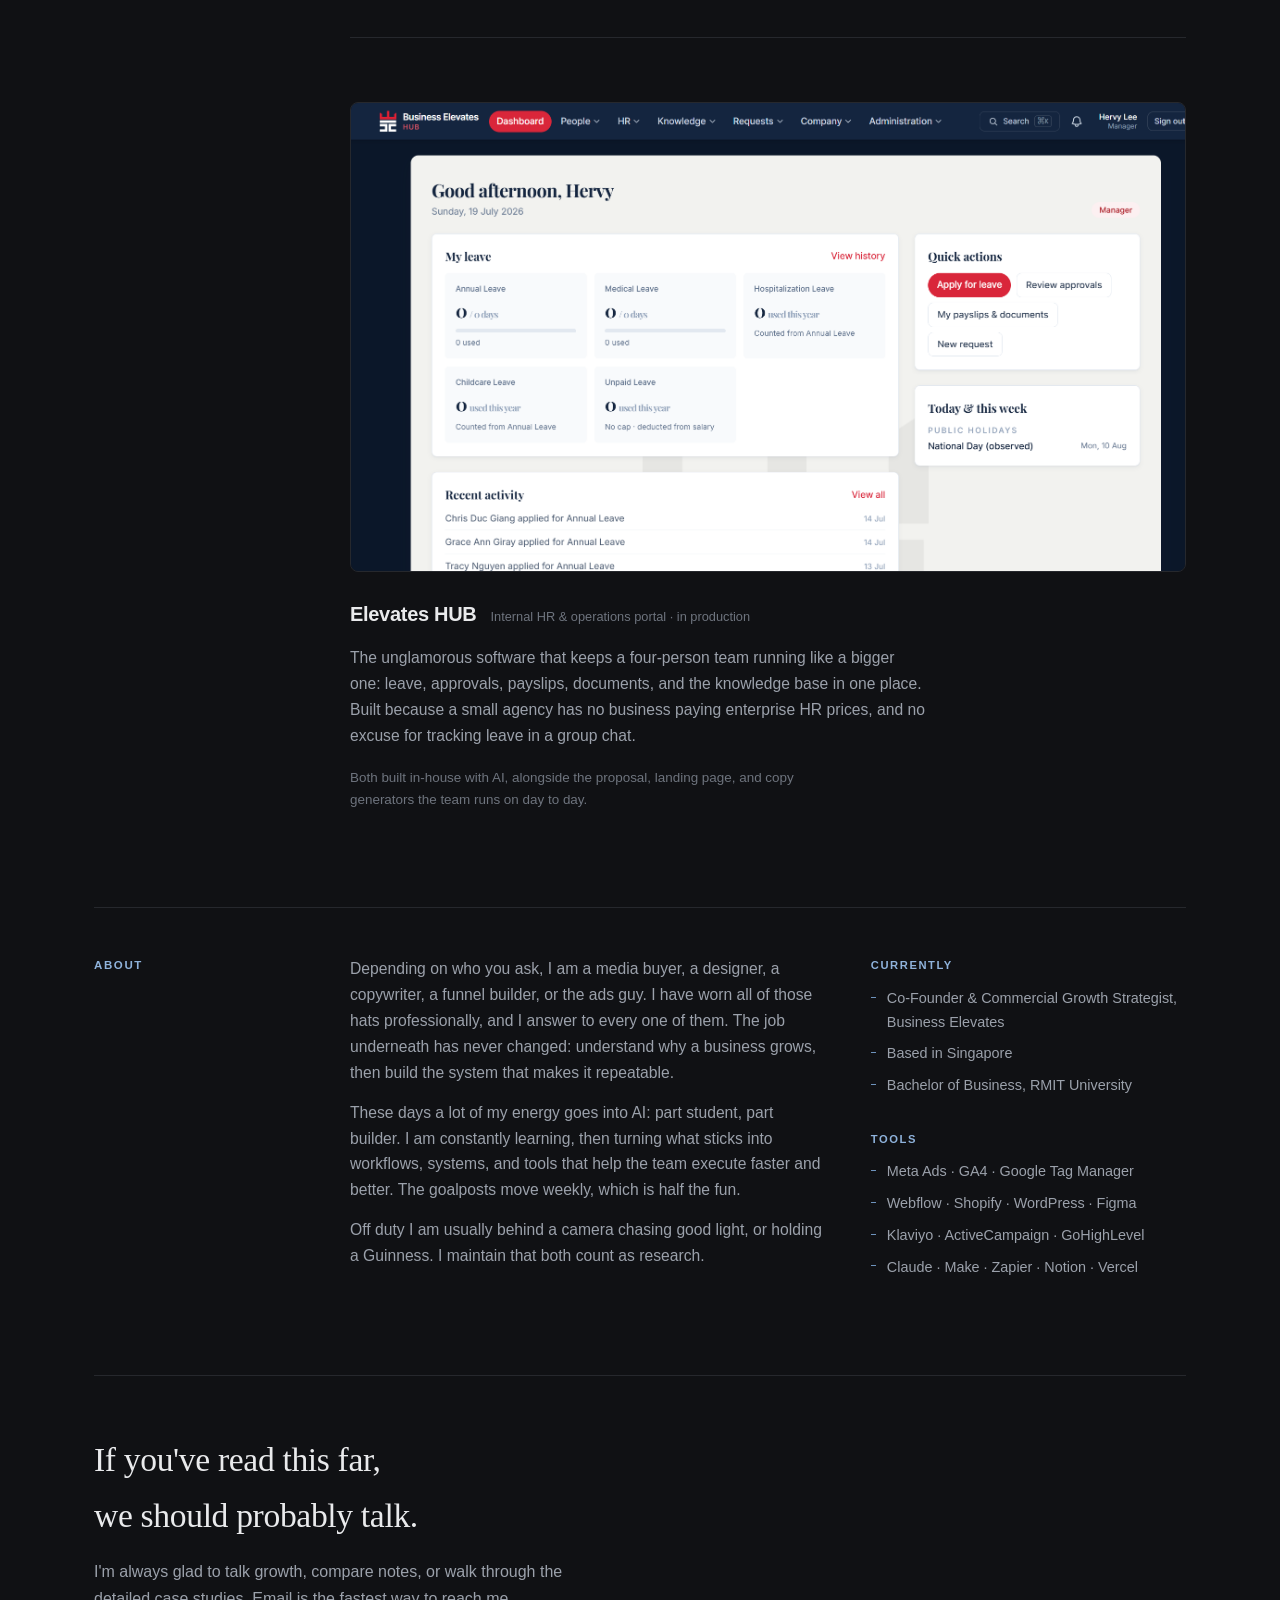
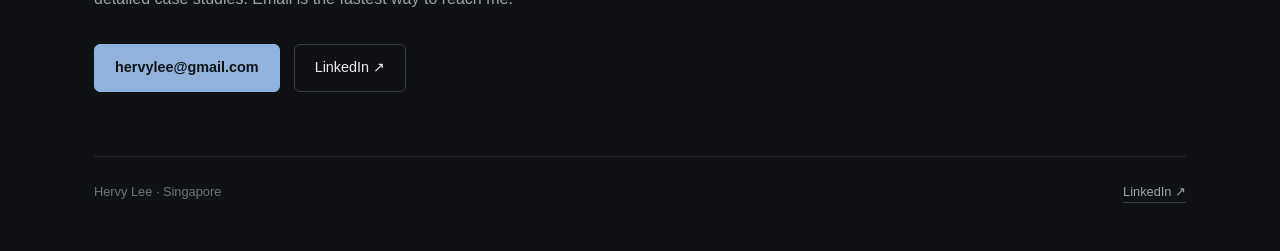
==== commit fc5555b2: "About: replace leadership paragraph with AI learning-and-building beat Co-Authored-By: Claude Fable " ====
--- a/index.html
+++ b/index.html
@@ -210,7 +210,7 @@
     <div class="about-grid">
       <div class="about reveal">
         <p>Depending on who you ask, I am a media buyer, a designer, a copywriter, a funnel builder, or the ads guy. I have worn all of those hats professionally, and I answer to every one of them. The job underneath has never changed: understand why a business grows, then build the system that makes it repeatable.</p>
-        <p>I lead a small team and coach rather than micromanage, partly on principle and partly because micromanagement does not survive contact with a four-person company. Everyone should understand the commercial objective behind their work, not just complete tasks. It makes for better marketers and much shorter meetings.</p>
+        <p>These days a lot of my energy goes into AI: part student, part builder. I am constantly learning, then turning what sticks into workflows, systems, and tools that help the team execute faster and better. The goalposts move weekly, which is half the fun.</p>
         <p>Off duty I am usually behind a camera chasing good light, or holding a Guinness. I maintain that both count as research.</p>
       </div>
       <div>
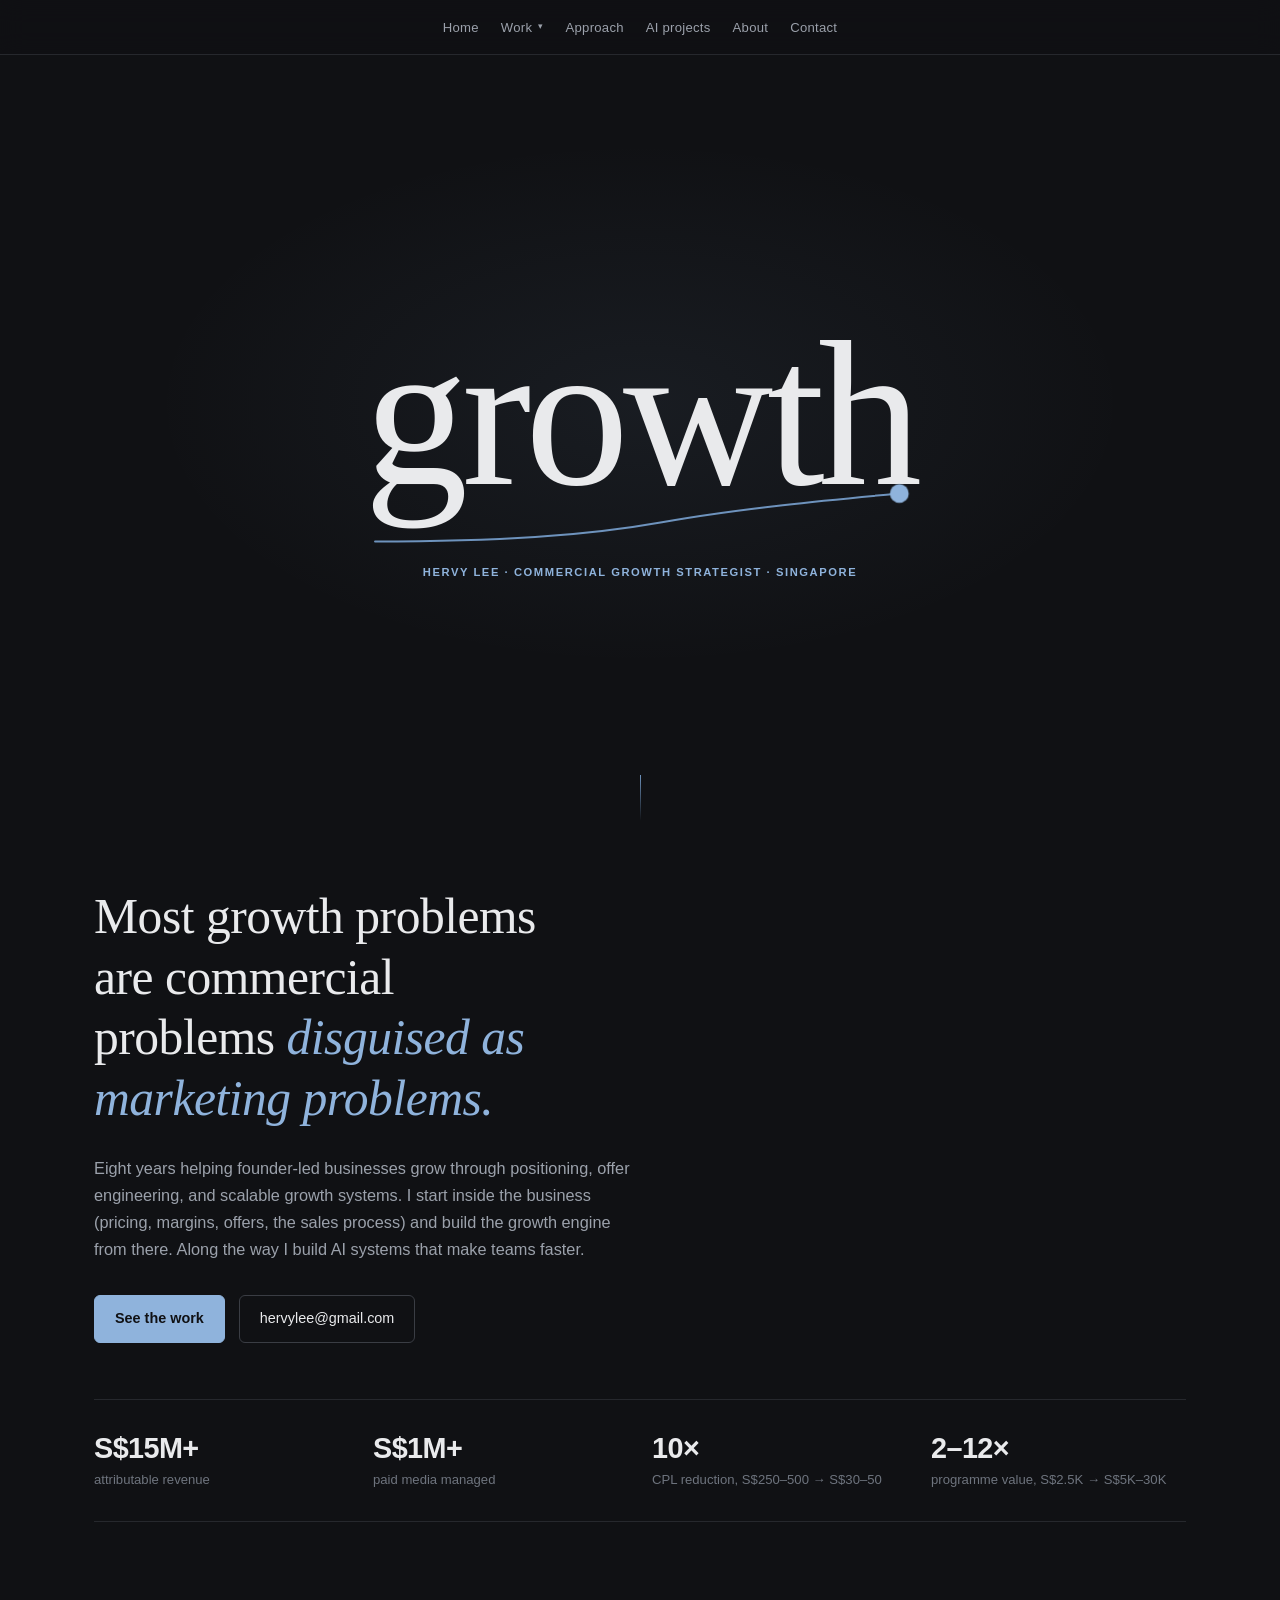
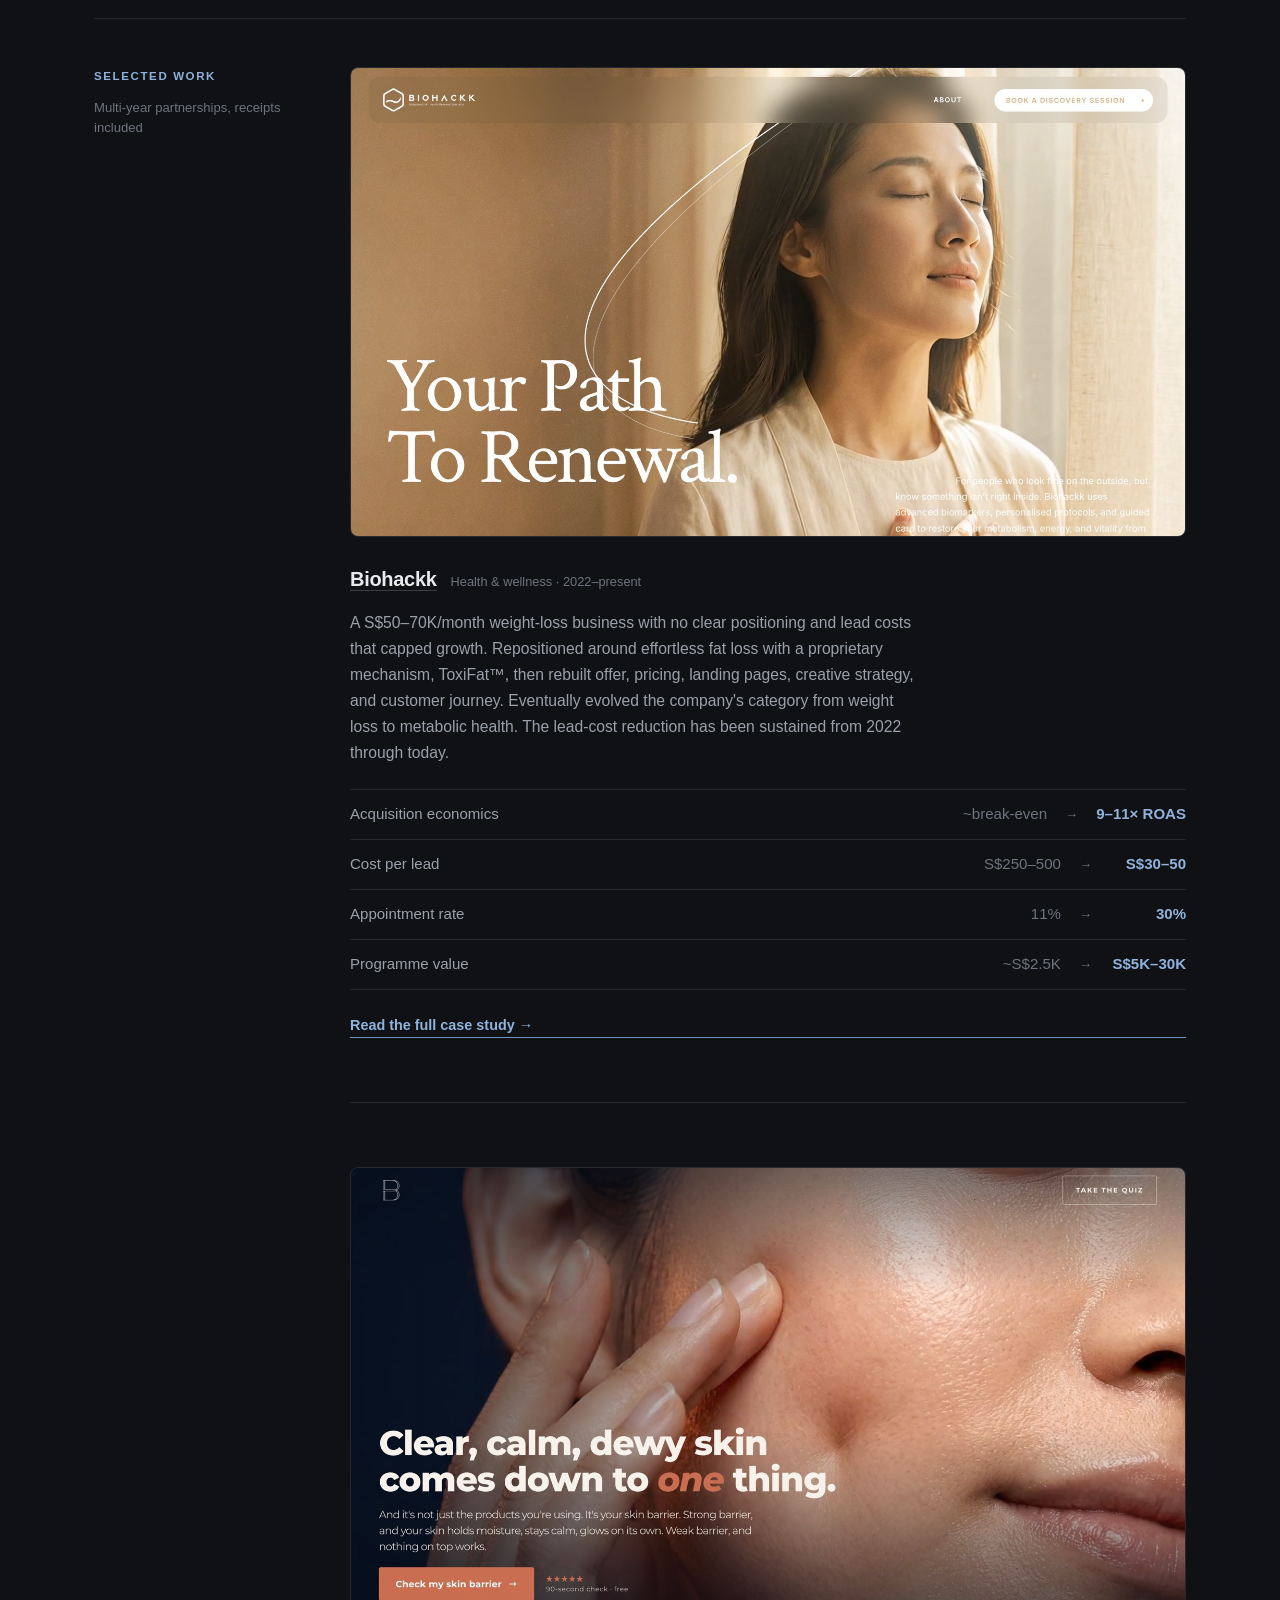
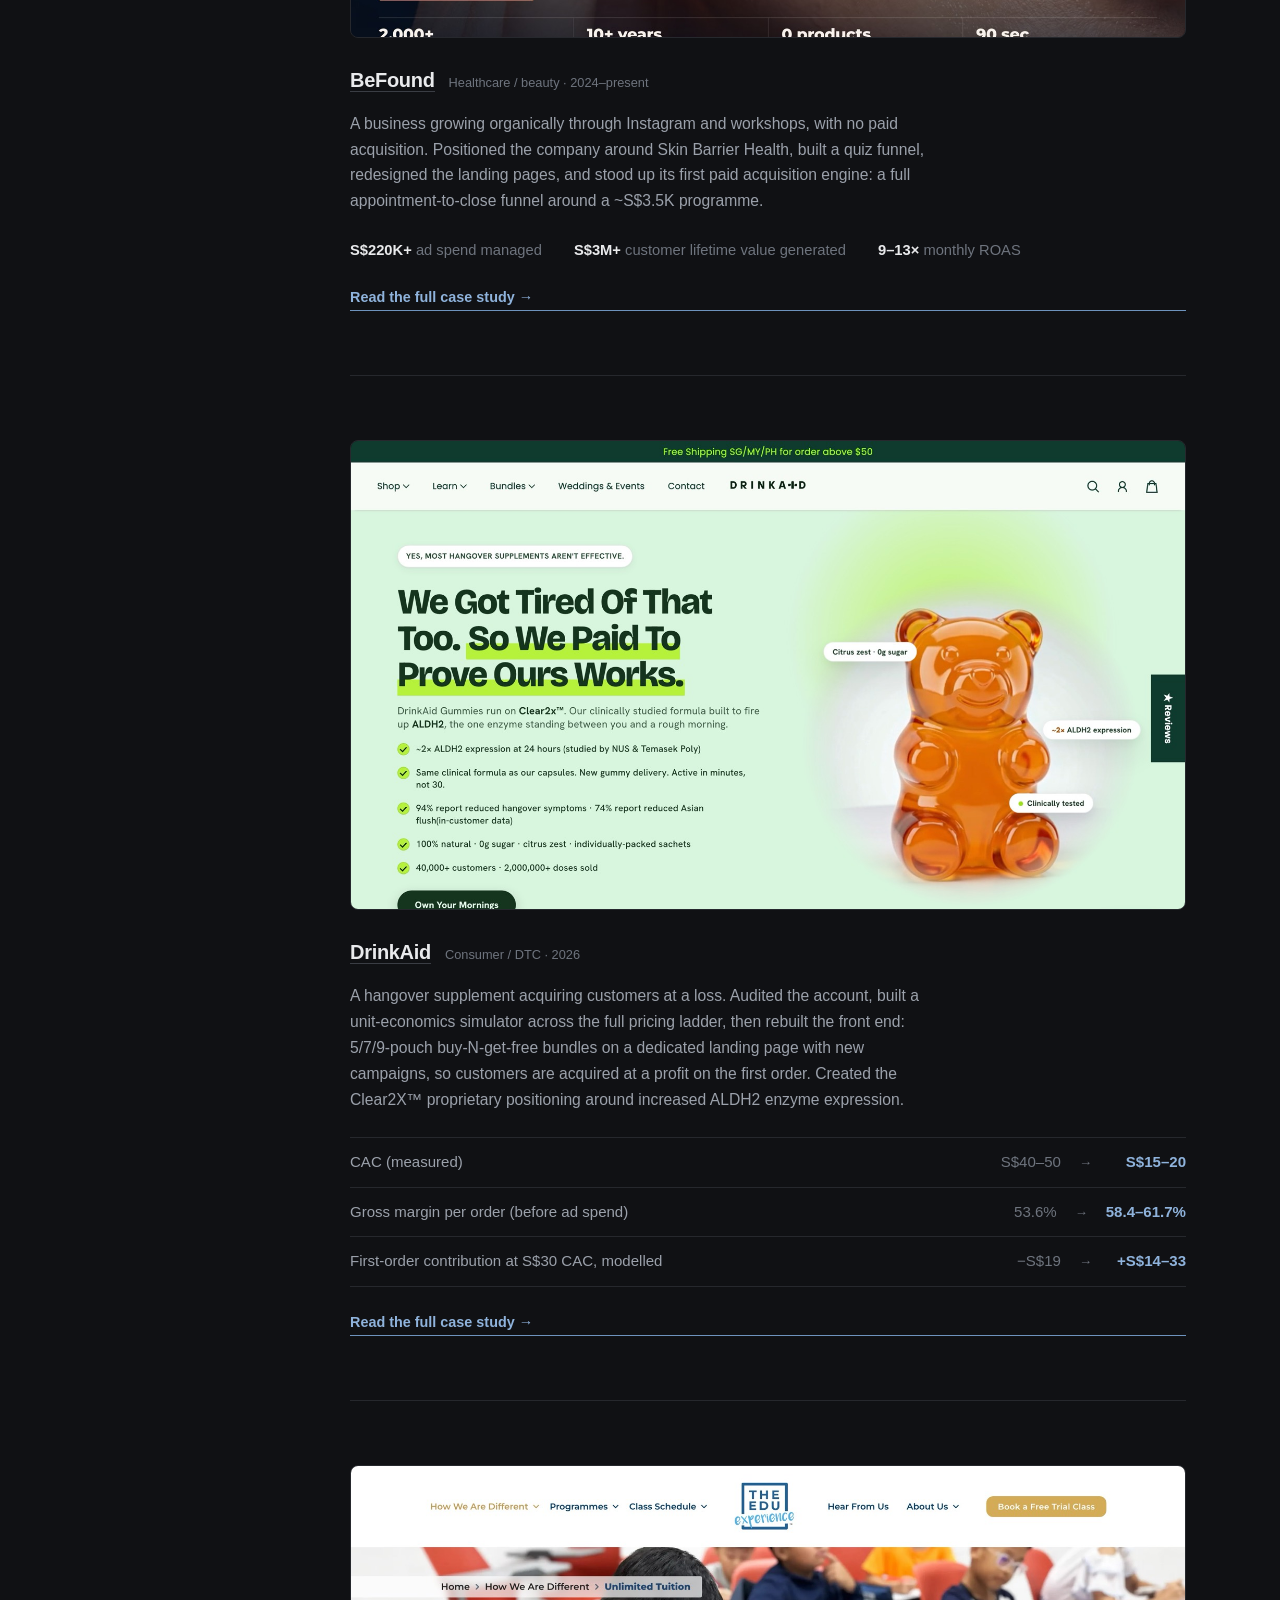
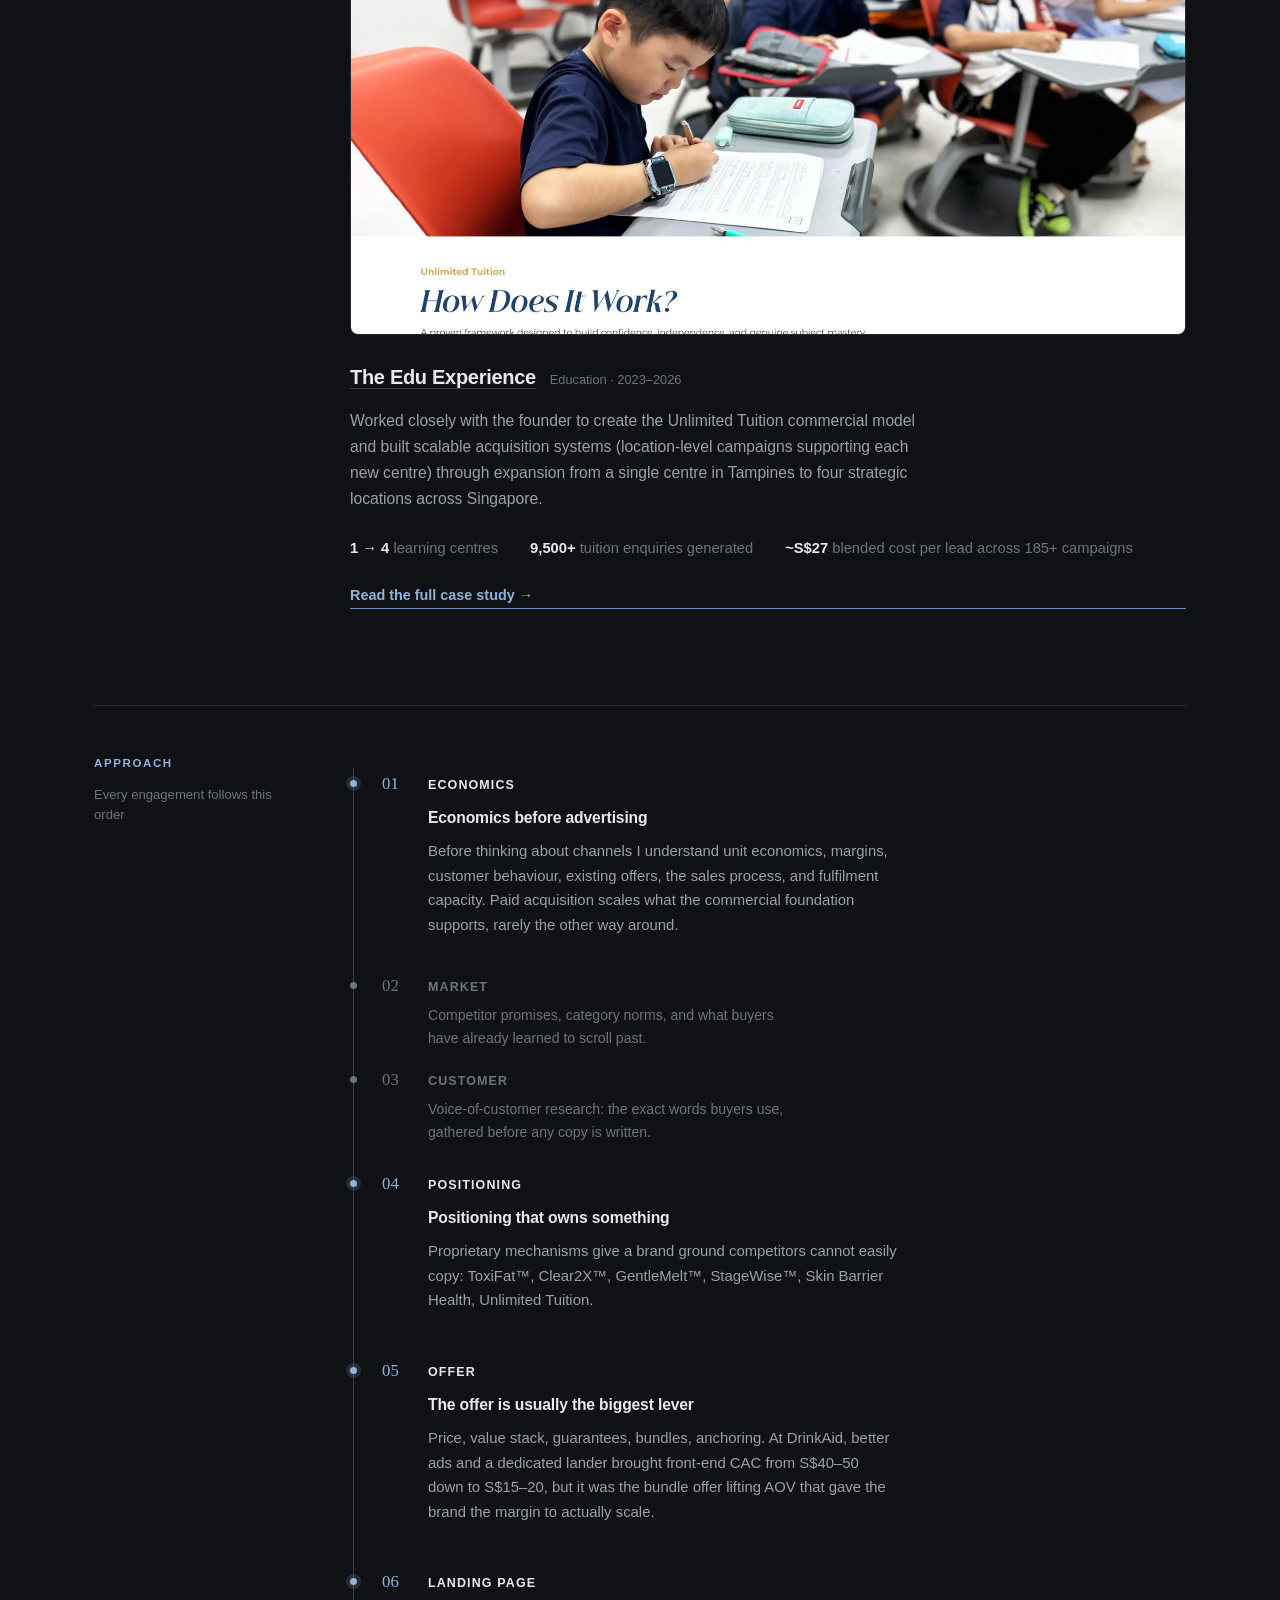
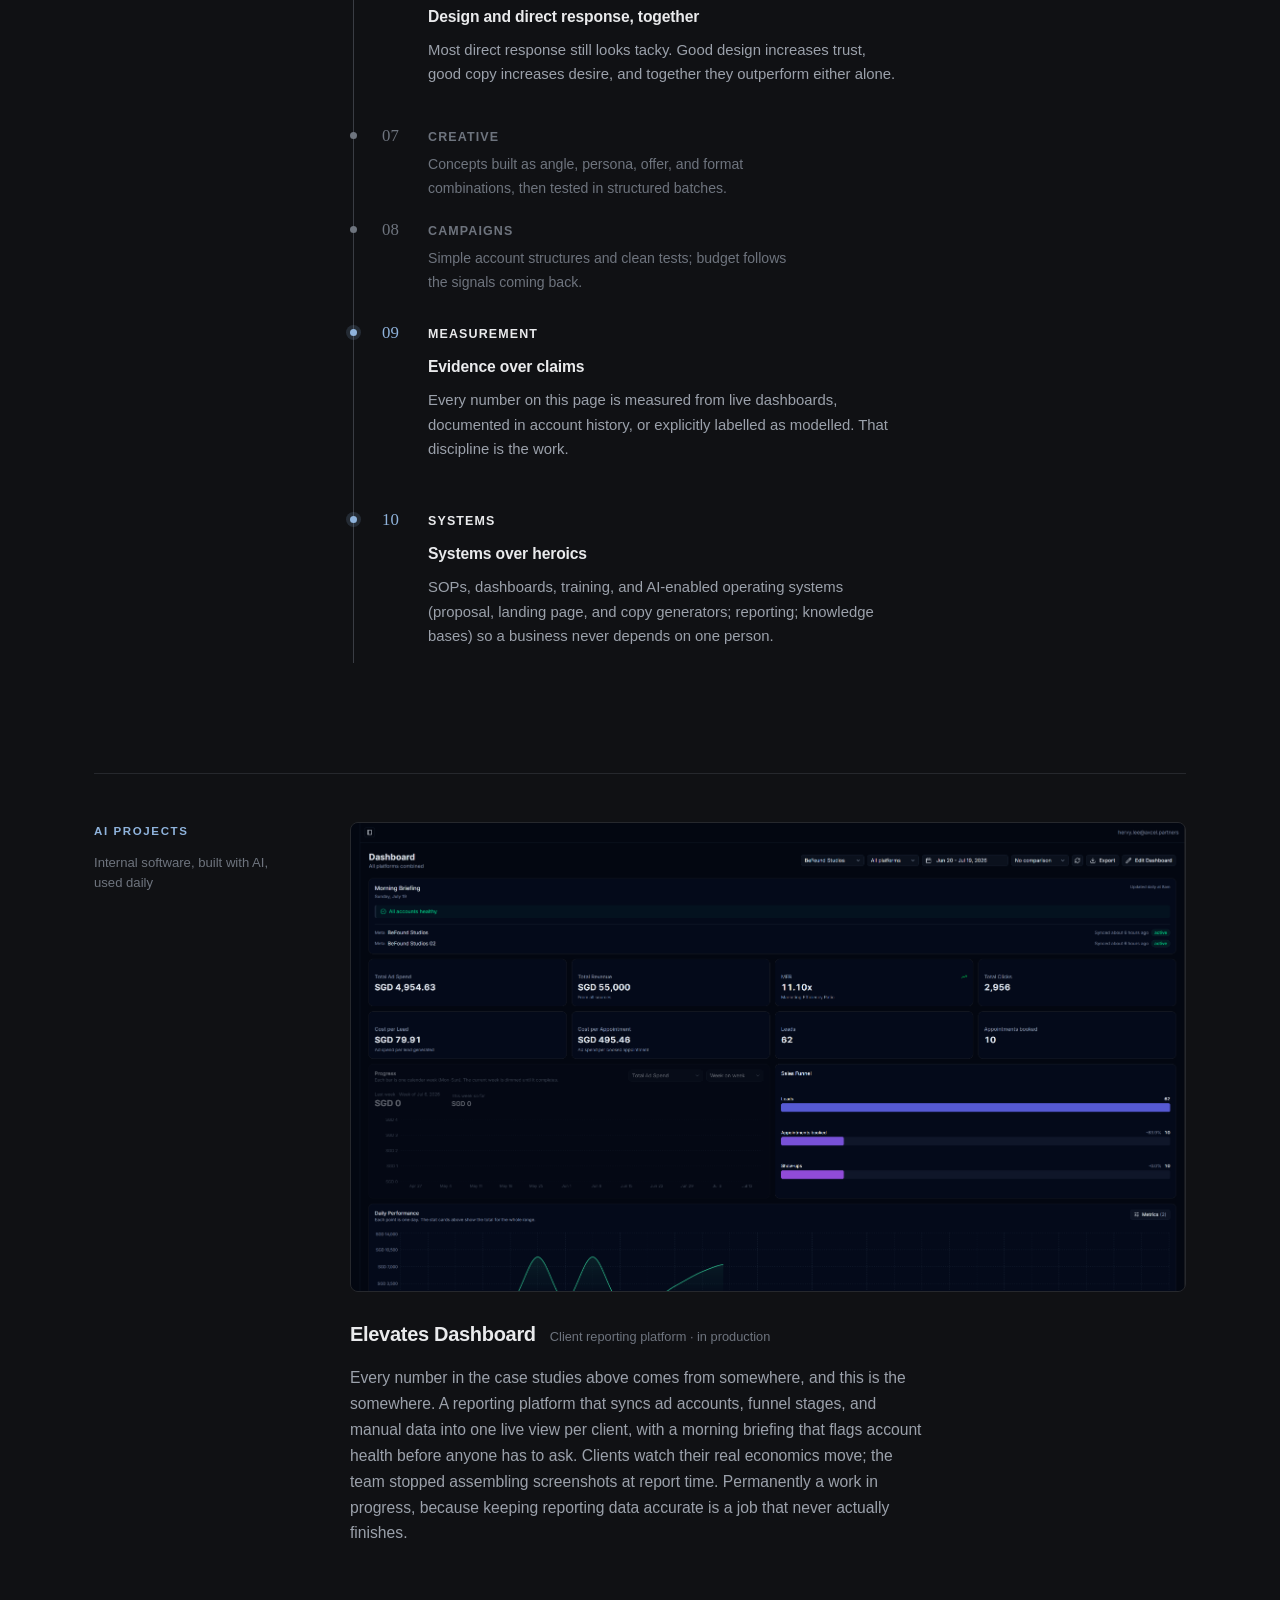
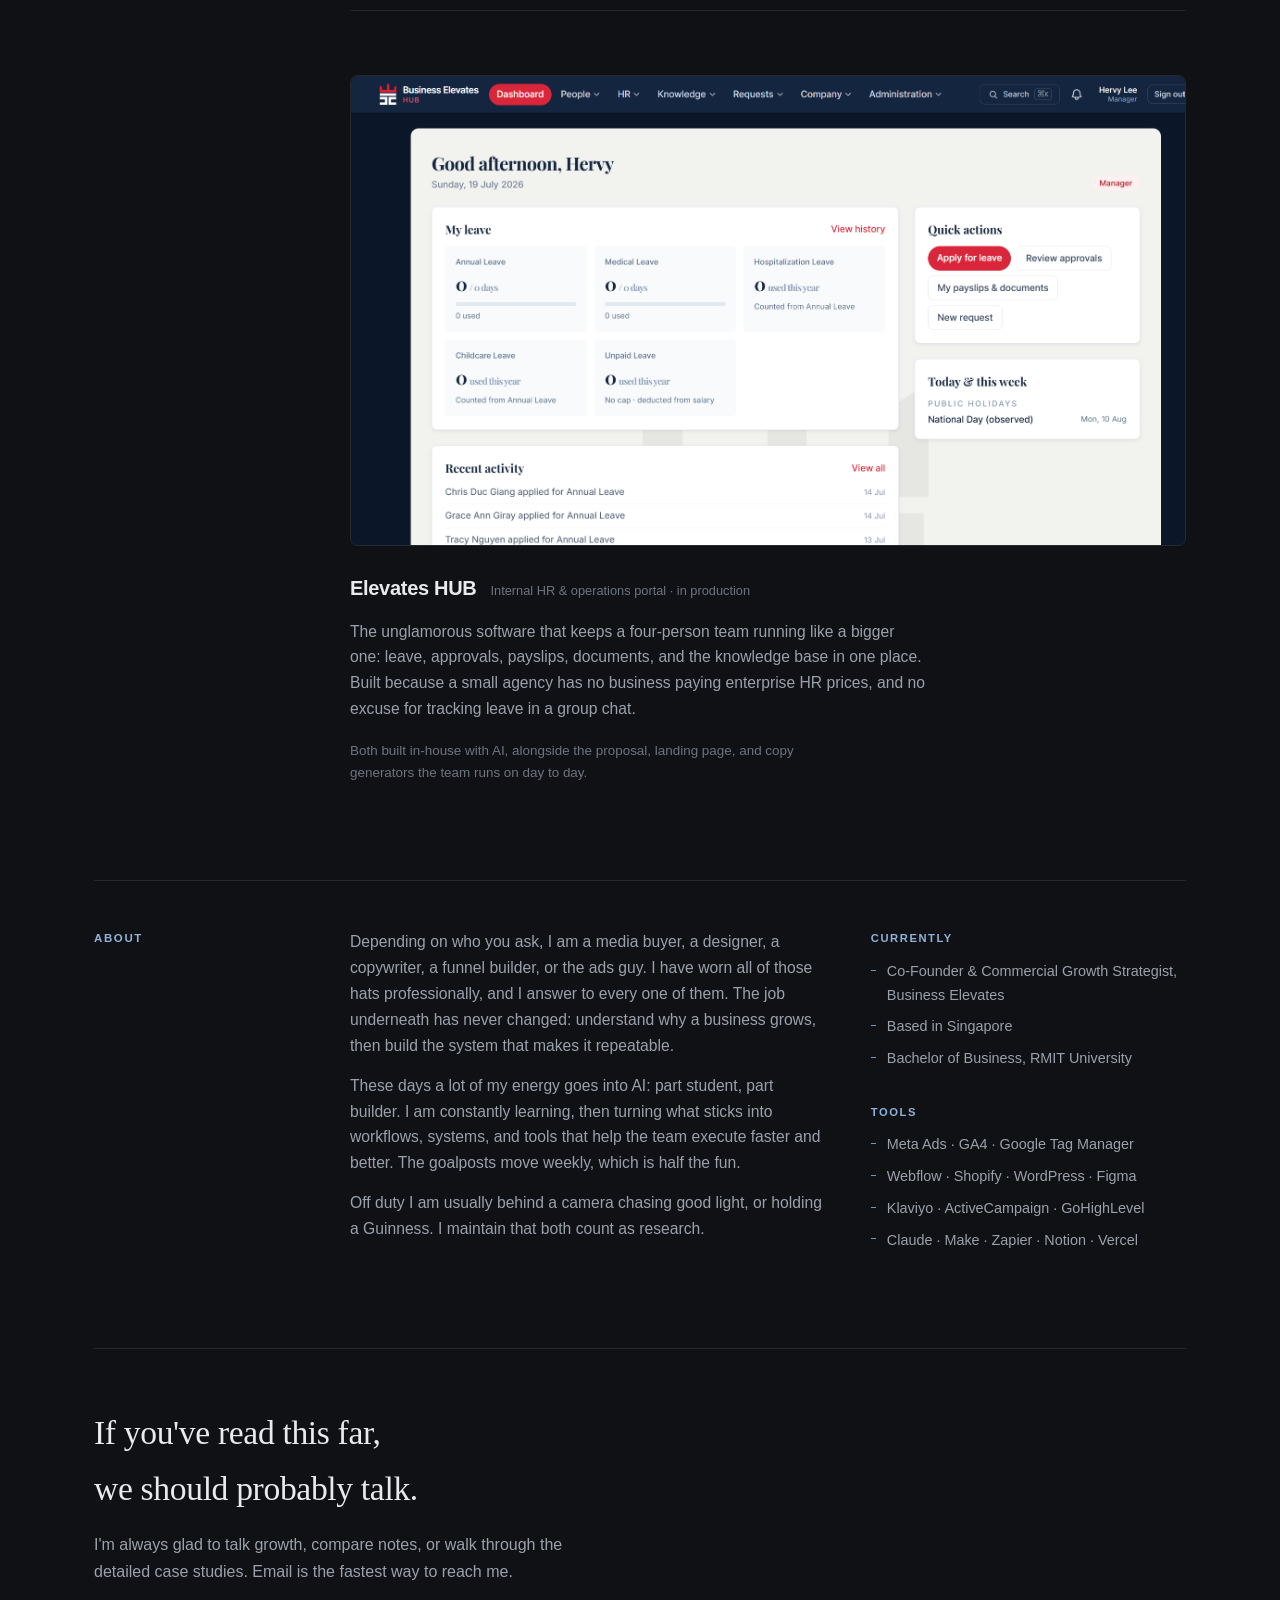
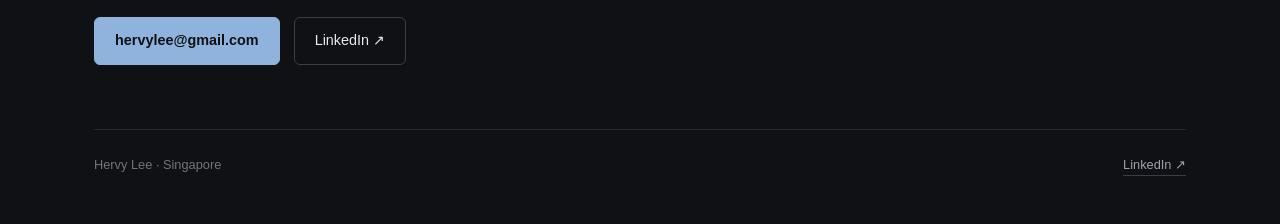
==== commit e49603bb: "Lede: trim AI line to 'make teams faster' Co-Authored-By: Claude Fable 5 <noreply@anthropic.com>" ====
--- a/index.html
+++ b/index.html
@@ -47,7 +47,7 @@
 
   <section class="intro" id="intro">
     <h1>Most growth problems are commercial problems <em>disguised as marketing problems.</em></h1>
-    <p class="lede">Eight years helping founder-led businesses grow through positioning, offer engineering, and scalable growth systems. I start inside the business (pricing, margins, offers, the sales process) and build the growth engine from there. Along the way I build AI systems that make teams faster, not smaller.</p>
+    <p class="lede">Eight years helping founder-led businesses grow through positioning, offer engineering, and scalable growth systems. I start inside the business (pricing, margins, offers, the sales process) and build the growth engine from there. Along the way I build AI systems that make teams faster.</p>
     <div class="hero-ctas">
       <a class="btn" href="#work">See the work</a>
       <a class="btn ghost" href="mailto:hervylee@gmail.com">hervylee@gmail.com</a>
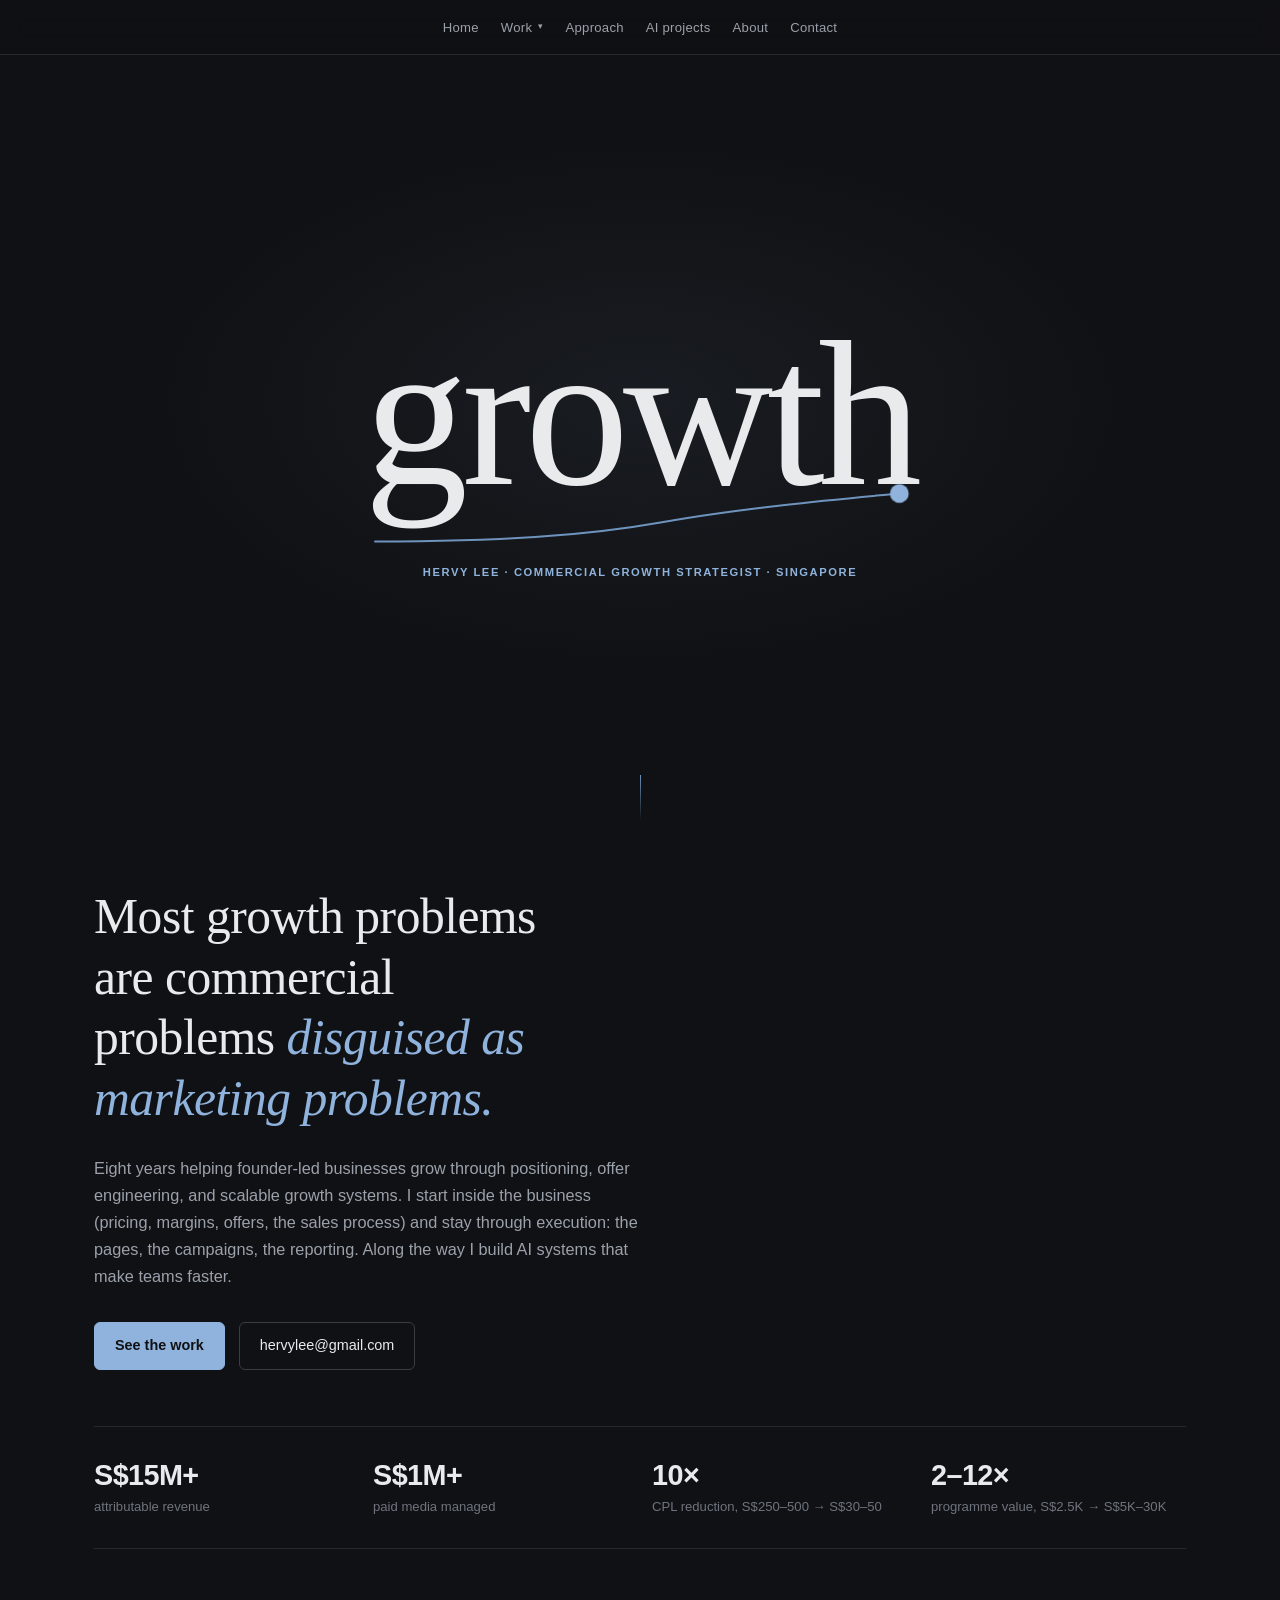
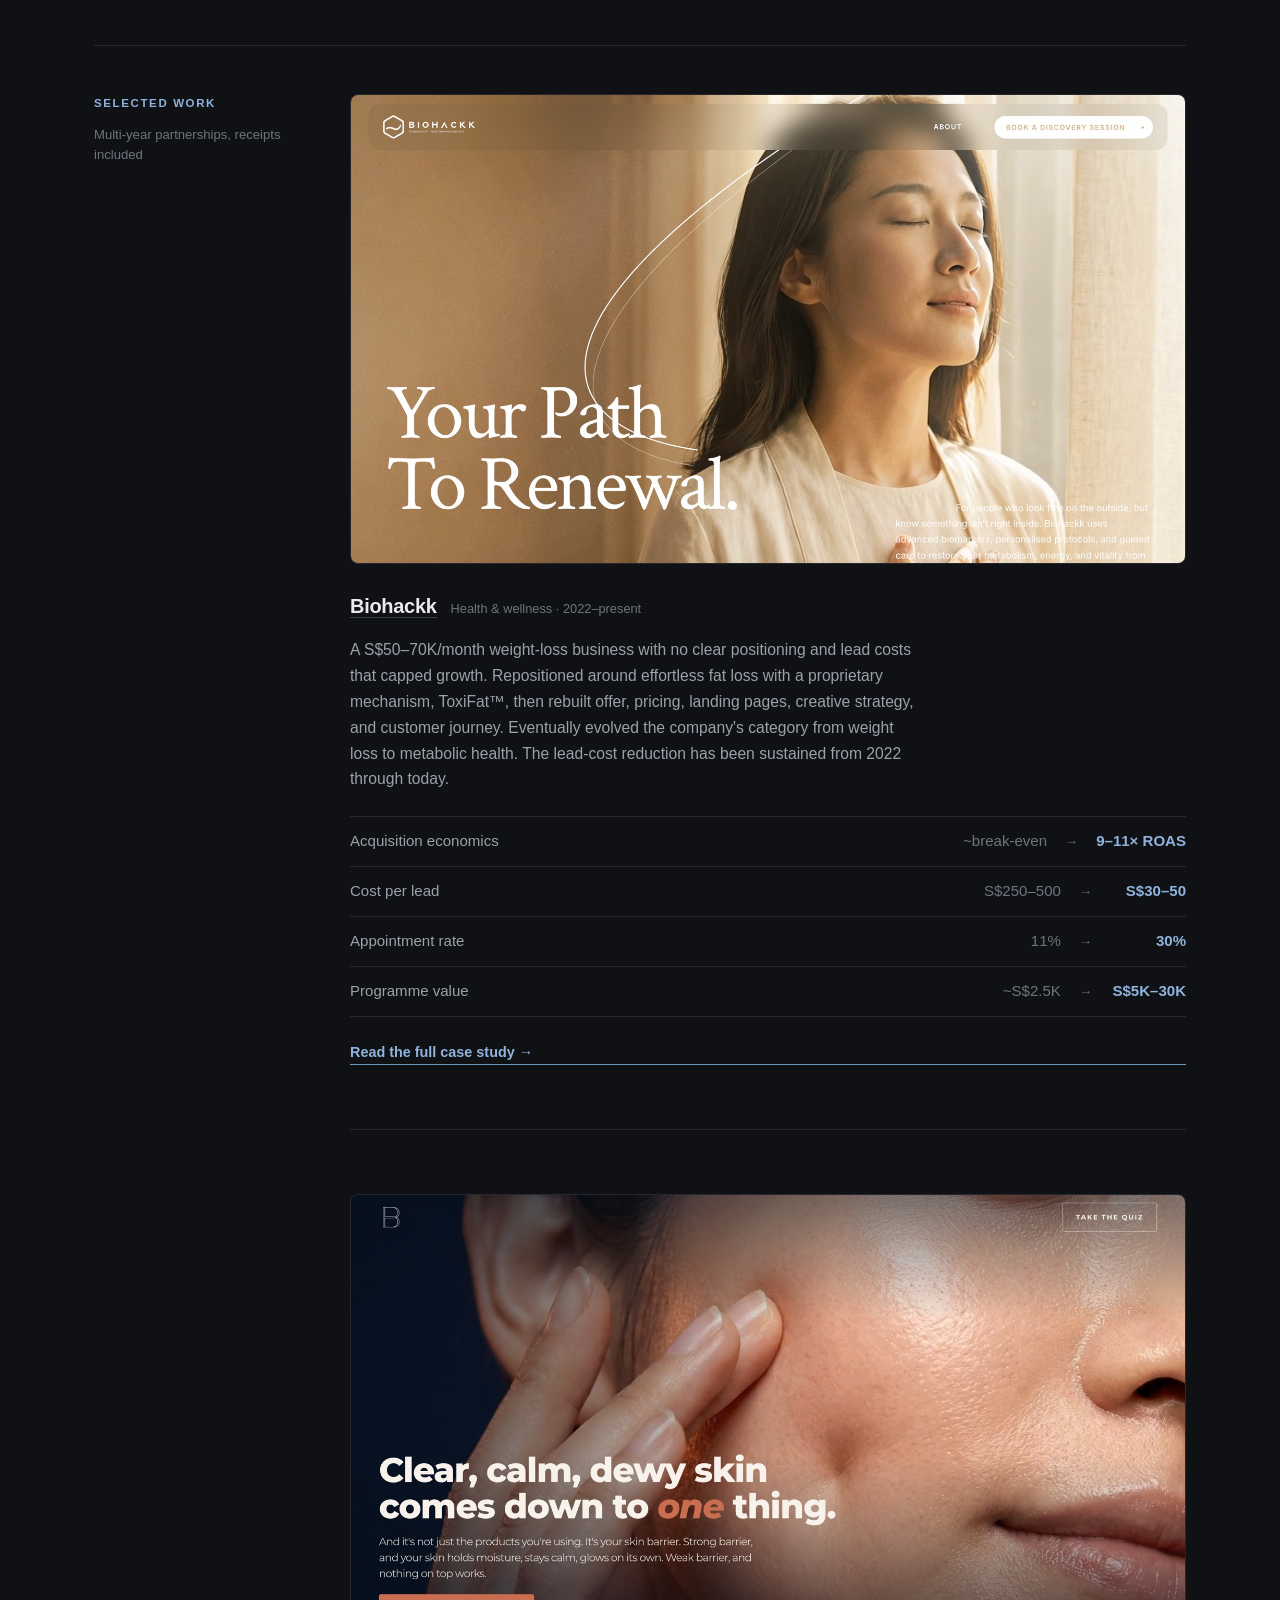
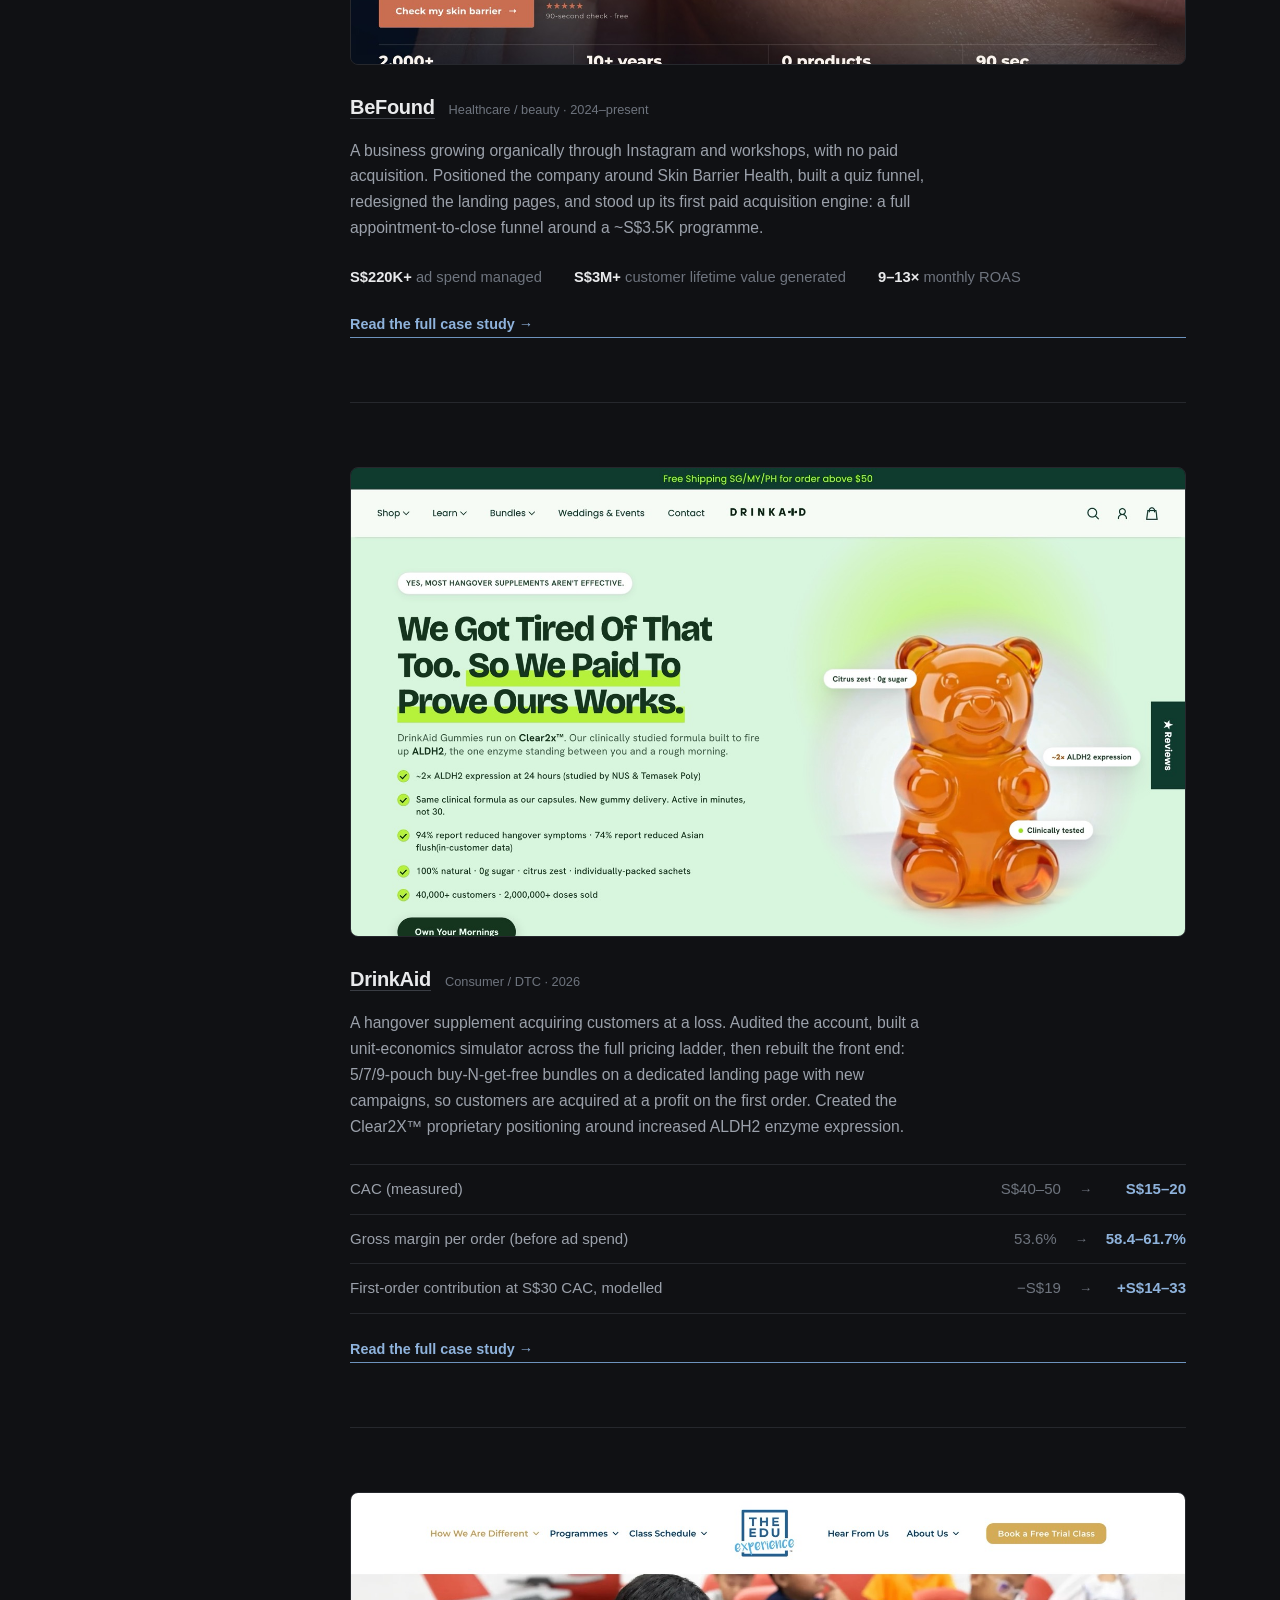
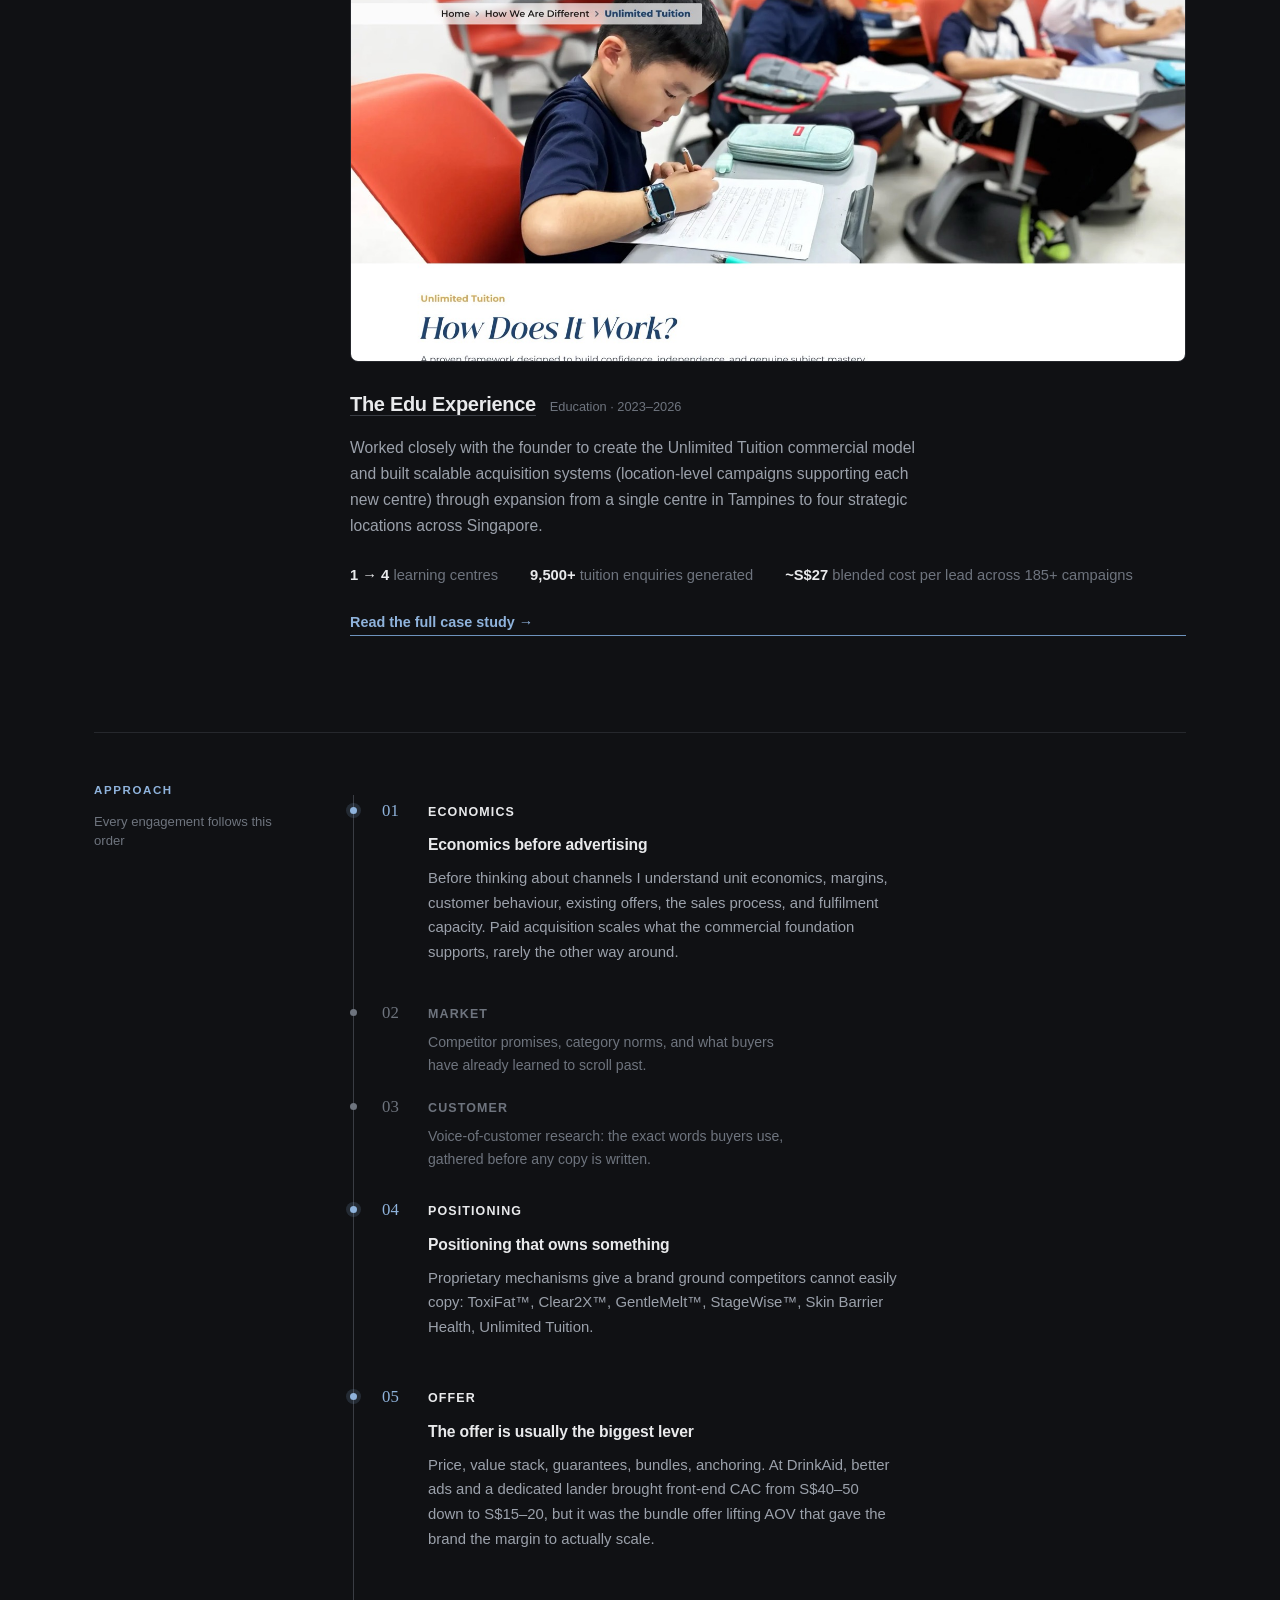
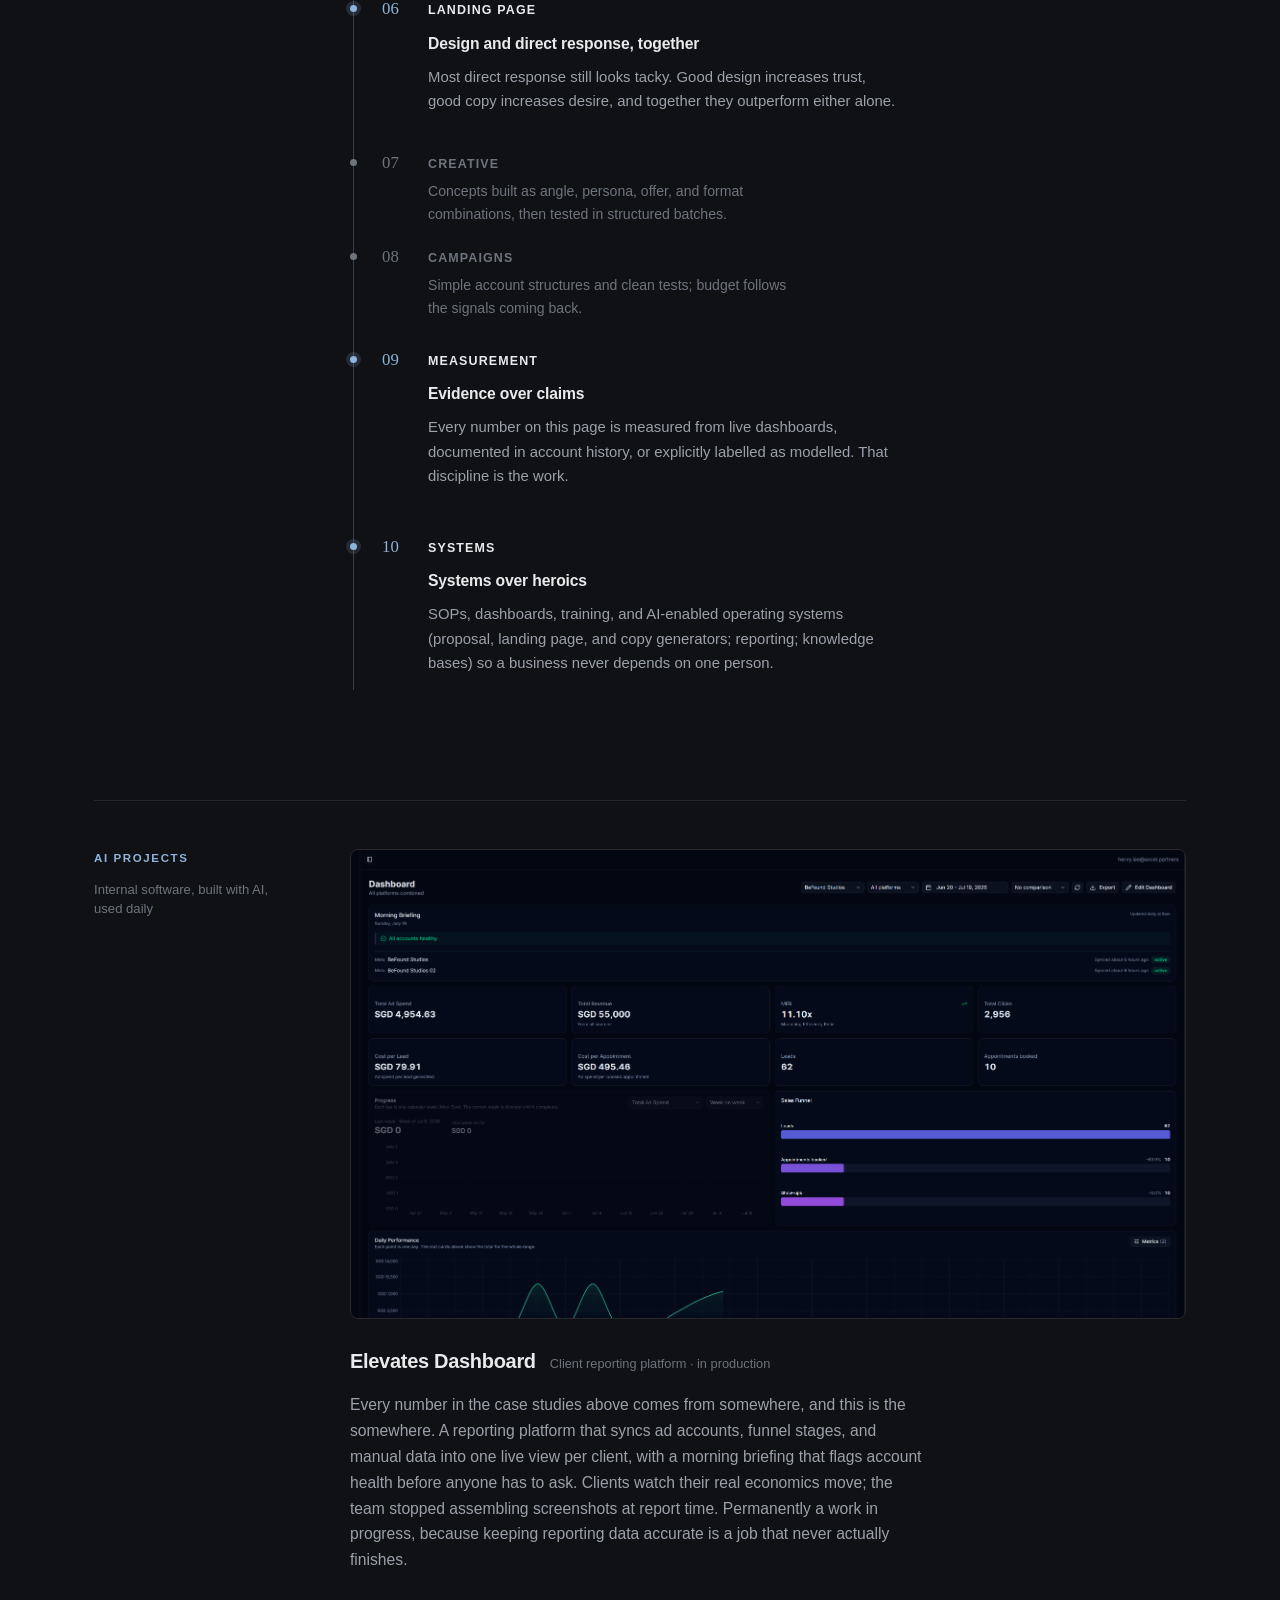
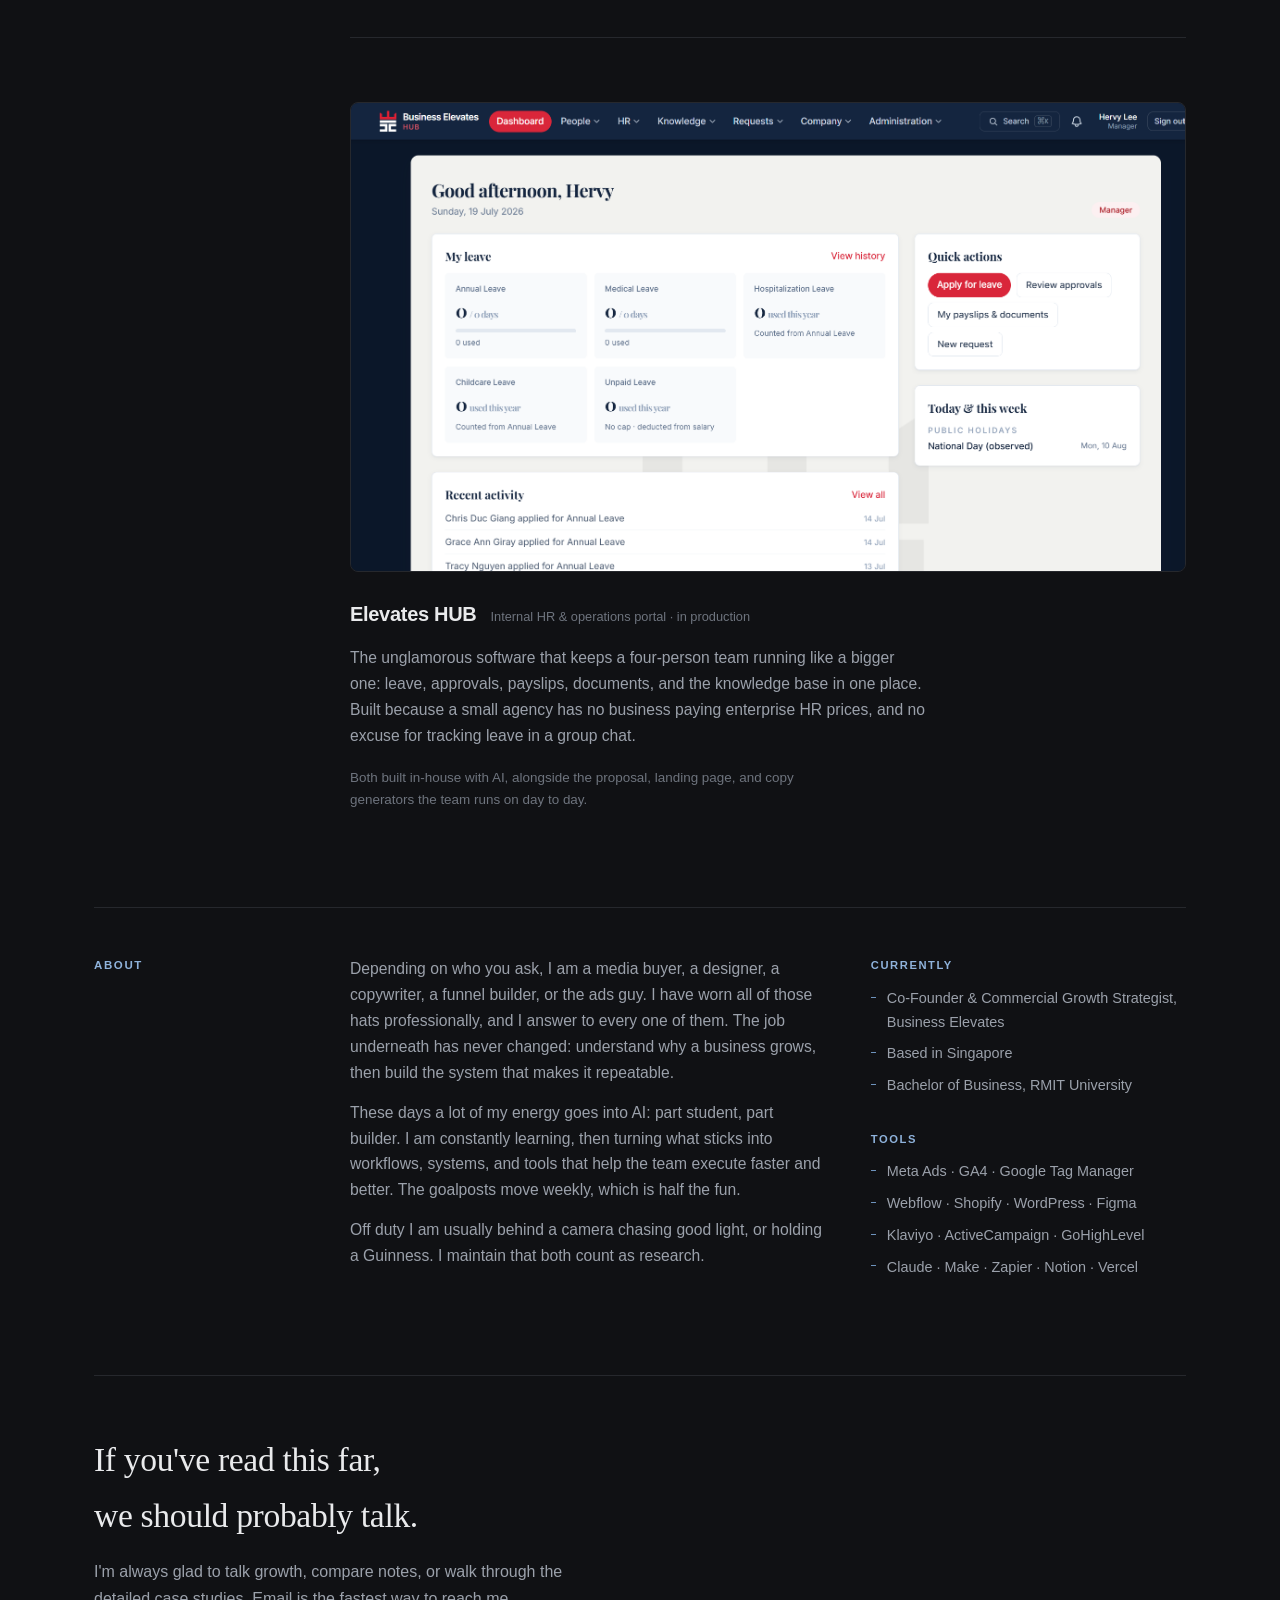
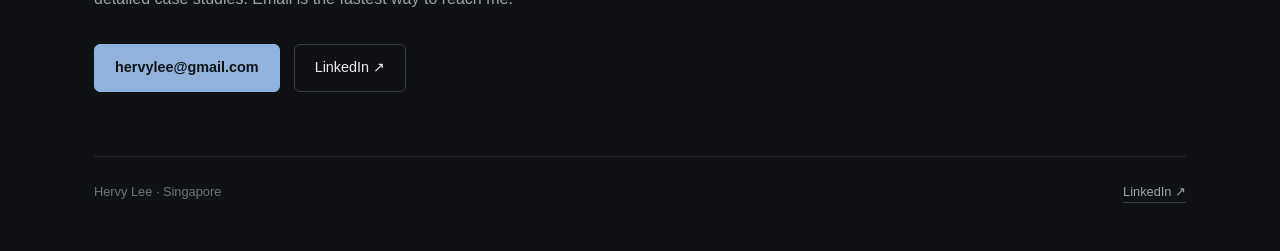
==== commit 3c96d7b5: "Lede: state the strategy-to-execution span concretely Co-Authored-By: Claude Fable 5 <noreply@anthro" ====
--- a/index.html
+++ b/index.html
@@ -47,7 +47,7 @@
 
   <section class="intro" id="intro">
     <h1>Most growth problems are commercial problems <em>disguised as marketing problems.</em></h1>
-    <p class="lede">Eight years helping founder-led businesses grow through positioning, offer engineering, and scalable growth systems. I start inside the business (pricing, margins, offers, the sales process) and build the growth engine from there. Along the way I build AI systems that make teams faster.</p>
+    <p class="lede">Eight years helping founder-led businesses grow through positioning, offer engineering, and scalable growth systems. I start inside the business (pricing, margins, offers, the sales process) and stay through execution: the pages, the campaigns, the reporting. Along the way I build AI systems that make teams faster.</p>
     <div class="hero-ctas">
       <a class="btn" href="#work">See the work</a>
       <a class="btn ghost" href="mailto:hervylee@gmail.com">hervylee@gmail.com</a>
